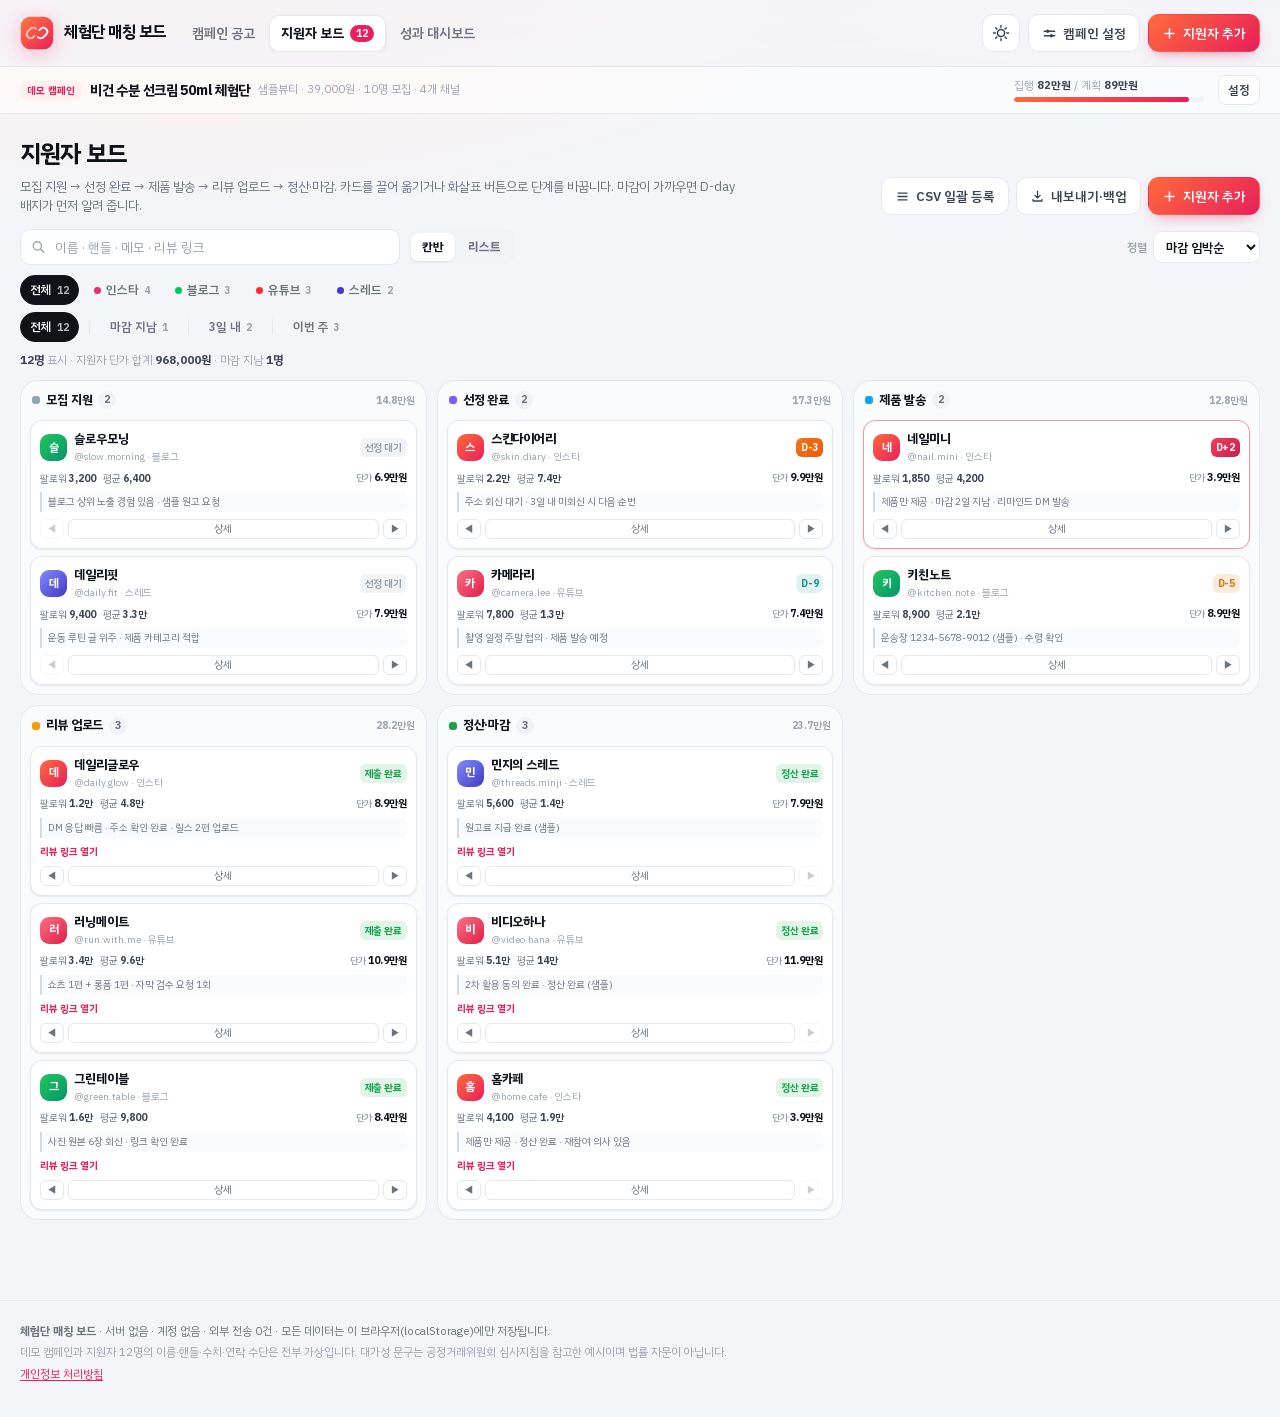
==== index.html @ 7efb8c66 "Deploy influencer-campaign-board static app (production files only)" ====
<!DOCTYPE html>
<html lang="ko" data-theme="light">
<head>
<meta charset="utf-8" />
<meta name="viewport" content="width=device-width, initial-scale=1, viewport-fit=cover" />
<title>체험단 매칭 보드 — 모집 공고·지원자 관리·성과(CPV·ROI)</title>
<meta name="description" content="제품과 혜택만 넣으면 모집 공고문·선정 안내 DM/메일·공정위 대가성 문구가 1분 만에 나옵니다. 카피 심리학 8대 트리거 진단·추상어 교정·PAS·BAB·AIDA·4U 도입부, ChatGPT·Claude·Gemini 원클릭 브리지, 지원자 칸반 관리, CPV·ROI와 광고주 리포트까지. 서버 없이 브라우저에만 저장됩니다." />
<meta name="theme-color" content="#ffffff" />
<meta name="color-scheme" content="light dark" />
<link rel="icon" href="favicon.svg" type="image/svg+xml" />
<link rel="stylesheet" href="styles.css" />
</head>
<body>
<a class="skip-link" href="#main">본문으로 바로가기</a>

<header class="topbar">
  <div class="topbar-inner">
    <a class="brand" href="#" data-action="go-board" aria-label="체험단 매칭 보드 홈">
      <span class="brand-mark" aria-hidden="true">
        <svg viewBox="0 0 40 40" width="34" height="34">
          <defs>
            <linearGradient id="brandGrad" x1="0" y1="0" x2="1" y2="1">
              <stop offset="0" stop-color="#ff7a3d" /><stop offset="1" stop-color="#e81f5a" />
            </linearGradient>
          </defs>
          <rect x="1" y="1" width="38" height="38" rx="11" fill="url(#brandGrad)" />
          <path d="M17.2 23.4l-1.7 1.7a4.7 4.7 0 0 1-6.6-6.6l3.4-3.4a4.7 4.7 0 0 1 6.6 0" fill="none" stroke="#fff" stroke-opacity=".62" stroke-width="2.2" stroke-linecap="round" />
          <path d="M22.8 16.6l1.7-1.7a4.7 4.7 0 0 1 6.6 6.6l-3.4 3.4a4.7 4.7 0 0 1-6.6 0" fill="none" stroke="#fff" stroke-width="2.2" stroke-linecap="round" />
        </svg>
      </span>
      <span class="brand-text">
        <strong>체험단 매칭 보드</strong>
        <small>CREATOR MATCHING BOARD</small>
      </span>
    </a>

    <nav class="tabs" role="tablist" aria-label="주요 화면">
      <button class="tab" role="tab" aria-selected="false" data-tab="brief">캠페인 공고</button>
      <button class="tab is-active" role="tab" aria-selected="true" data-tab="board">지원자 보드<span class="tab-count" id="tabBoardCount">12</span></button>
      <button class="tab" role="tab" aria-selected="false" data-tab="stats">성과 대시보드</button>
    </nav>

    <div class="top-actions">
      <button type="button" class="icon-btn" data-action="toggle-theme" aria-label="다크 모드로 전환" title="라이트/다크">
        <svg class="ico-sun" viewBox="0 0 20 20" width="18" height="18" aria-hidden="true"><circle cx="10" cy="10" r="4" fill="none" stroke="currentColor" stroke-width="1.7"/><path d="M10 1.6v2M10 16.4v2M1.6 10h2M16.4 10h2M4.1 4.1l1.4 1.4M14.5 14.5l1.4 1.4M15.9 4.1l-1.4 1.4M5.5 14.5l-1.4 1.4" stroke="currentColor" stroke-width="1.6" stroke-linecap="round"/></svg>
        <svg class="ico-moon" viewBox="0 0 20 20" width="18" height="18" aria-hidden="true"><path d="M16.5 12.4A7 7 0 0 1 7.6 3.5a7 7 0 1 0 8.9 8.9z" fill="none" stroke="currentColor" stroke-width="1.7" stroke-linejoin="round"/></svg>
      </button>
      <button type="button" class="btn btn-ghost" data-action="open-campaign">
        <svg viewBox="0 0 20 20" width="15" height="15" aria-hidden="true"><path d="M3 7h14M3 13h14" stroke="currentColor" stroke-width="1.7" stroke-linecap="round"/><circle cx="7.5" cy="7" r="2.2" fill="currentColor"/><circle cx="12.5" cy="13" r="2.2" fill="currentColor"/></svg>
        <span class="btn-label">캠페인 설정</span>
      </button>
      <button type="button" class="btn btn-primary" data-action="open-add">
        <svg viewBox="0 0 20 20" width="15" height="15" aria-hidden="true"><path d="M10 4v12M4 10h12" stroke="currentColor" stroke-width="2" stroke-linecap="round"/></svg>
        <span class="btn-label">지원자 추가</span>
      </button>
    </div>
  </div>
</header>

<div class="campaign-bar" id="campaignBar">
  <div class="cb-inner">
    <div class="cb-main">
      <span class="cb-tag" id="cbTag">데모 캠페인</span>
      <strong id="cbName">비건 수분 선크림 체험단</strong>
      <span class="cb-meta" id="cbMeta">샘플뷰티 · 39,000원 · 10명 모집 · 4개 채널</span>
    </div>
    <div class="cb-budget">
      <span class="cb-budget-label">집행 <b id="cbCost">82만원</b> / 계획 <b id="cbPlan">89만원</b></span>
      <span class="meter" aria-hidden="true"><i id="cbMeter" style="width:92%"></i></span>
    </div>
    <button type="button" class="btn btn-ghost btn-sm cb-edit" data-action="open-campaign">설정</button>
  </div>
</div>

<main id="main" tabindex="-1">
  <!-- ── 캠페인 공고 ─────────────────────────────── -->
  <section class="view" id="view-brief" role="tabpanel" aria-label="캠페인 공고" hidden>
    <div class="view-head">
      <div class="view-title">
        <h1>1분 공고 만들기</h1>
        <p class="sub">제품과 혜택만 넣으면 모집 공고문, 선정 안내 DM·메일, 공정위 대가성 문구까지 한 번에 나옵니다. 값을 고치면 오른쪽 글이 바로 바뀝니다.</p>
      </div>
      <div class="summary" id="briefTotals"></div>
    </div>

    <div class="brief-layout">
      <form class="panel brief-form" id="briefForm" autocomplete="off">
        <div class="panel-head"><h2>캠페인 조건</h2><span class="muted">저장은 이 브라우저에만</span></div>

        <div class="field-grid">
          <div class="field span2">
            <label for="fProduct">제품명 <em>*</em></label>
            <input id="fProduct" type="text" maxlength="80" placeholder="예: 비건 수분 선크림 50ml" />
          </div>
          <div class="field">
            <label for="fBrand">브랜드명</label>
            <input id="fBrand" type="text" maxlength="40" placeholder="예: 샘플뷰티" />
          </div>
          <div class="field">
            <label for="fHeadcount">모집 인원</label>
            <div class="input-unit"><input id="fHeadcount" type="number" min="1" max="500" step="1" /><span>명</span></div>
          </div>
          <div class="field">
            <label for="fPrice">제품가</label>
            <div class="input-unit"><input id="fPrice" type="number" min="0" step="1000" /><span>원</span></div>
          </div>
          <div class="field">
            <label for="fFee">원고료 (1인)</label>
            <div class="input-unit"><input id="fFee" type="number" min="0" step="1000" /><span>원</span></div>
          </div>
        </div>

        <span class="flabel">모집 채널</span>
        <div class="check-grid" id="fChannels" role="group" aria-label="모집 채널">
          <label class="check-card" data-ch="instagram"><input type="checkbox" value="instagram" /><span class="cc-dot" style="--c:#e1306c"></span><span>인스타 릴스</span></label>
          <label class="check-card" data-ch="blog"><input type="checkbox" value="blog" /><span class="cc-dot" style="--c:#03c75a"></span><span>블로그</span></label>
          <label class="check-card" data-ch="youtube"><input type="checkbox" value="youtube" /><span class="cc-dot" style="--c:#ff2d2d"></span><span>유튜브</span></label>
          <label class="check-card" data-ch="threads"><input type="checkbox" value="threads" /><span class="cc-dot" style="--c:#4338ca"></span><span>스레드</span></label>
        </div>

        <div class="field">
          <label for="fTags">필수 해시태그</label>
          <input id="fTags" type="text" placeholder="#브랜드 #제품 #체험단" />
          <span class="hint">콤마나 띄어쓰기로 구분 · #은 자동으로 붙습니다</span>
        </div>

        <div class="field">
          <label for="fMission">미션 (선정자가 꼭 담아야 할 것)</label>
          <textarea id="fMission" rows="3" maxlength="600" placeholder="예: 아침 루틴에서 바르는 장면과 외출 후 피부 상태를 사진 3장으로"></textarea>
        </div>

        <div class="field-grid">
          <div class="field">
            <label for="fApplyUntil">신청 마감일</label>
            <input id="fApplyUntil" type="date" />
          </div>
          <div class="field">
            <label for="fAnnounceOn">결과 안내일</label>
            <input id="fAnnounceOn" type="date" />
          </div>
          <div class="field">
            <label for="fUploadDays">업로드 기한</label>
            <div class="input-unit"><input id="fUploadDays" type="number" min="1" max="90" step="1" /><span>일</span></div>
          </div>
        </div>

        <div class="field">
          <label for="fContact">신청 받을 곳 (DM·메일)</label>
          <input id="fContact" type="text" maxlength="120" placeholder="예: 인스타 DM @brand_official 또는 hello@example.com" />
        </div>
        <div class="field">
          <label for="fExtra">추가 혜택 (선택)</label>
          <input id="fExtra" type="text" maxlength="120" placeholder="예: 우수 후기 2명에게 미니어처 세트 추가 증정" />
        </div>

        <div class="form-footer">
          <button type="button" class="btn btn-primary" data-action="apply-brief">이 조건으로 캠페인 저장</button>
          <button type="button" class="btn btn-ghost" data-action="reset-brief">예시로 되돌리기</button>
        </div>
      </form>

      <div class="panel brief-out">
        <div class="out-head">
          <div class="out-tabs" role="tablist" aria-label="생성 결과">
            <button type="button" role="tab" class="out-tab is-active" data-doc="posting" aria-selected="true">모집 공고문</button>
            <button type="button" role="tab" class="out-tab" data-doc="dm" aria-selected="false">선정 안내 DM</button>
            <button type="button" role="tab" class="out-tab" data-doc="email" aria-selected="false">선정 안내 메일</button>
            <button type="button" role="tab" class="out-tab" data-doc="guide" aria-selected="false">가이드·대가성</button>
          </div>
          <div class="out-actions">
            <span class="ai-badge" id="outAiBadge" hidden>AI 적용본</span>
            <span class="char-count" id="outCount">0자</span>
            <button type="button" class="btn btn-ghost btn-sm" data-action="download-out">.txt</button>
            <button type="button" class="btn btn-primary btn-sm" data-action="copy-out">
              <svg viewBox="0 0 20 20" width="13" height="13" aria-hidden="true"><rect x="7" y="7" width="9" height="10" rx="2" fill="none" stroke="currentColor" stroke-width="1.6"/><path d="M13 7V5.5A1.5 1.5 0 0 0 11.5 4H5.5A1.5 1.5 0 0 0 4 5.5v8A1.5 1.5 0 0 0 5.5 15H7" fill="none" stroke="currentColor" stroke-width="1.6"/></svg>
              복사
            </button>
          </div>
        </div>
        <div class="out-warn" id="outWarnings" hidden></div>
        <pre class="out-body" id="outBody" tabindex="0" aria-live="polite"></pre>
        <div class="out-foot" id="outFoot"></div>
      </div>
    </div>

    <!-- ── 카피 심리학 진단 ───────────────────────── -->
    <div class="psych-grid" id="psychGrid">
      <div class="panel psych-panel">
        <div class="panel-head">
          <h2>공고 카피 심리학 — 8대 트리거</h2>
          <span class="muted" id="psychDoc">모집 공고문 기준</span>
        </div>
        <div class="psych-top">
          <div class="psych-total">
            <b id="psychTotal">0</b>
            <span class="badge grade c" id="psychGrade">—</span>
            <em id="psychLabel">진단 준비 중</em>
          </div>
          <div class="psych-groups" id="psychGroupChips"></div>
        </div>
        <div class="trig-list" id="psychTriggers"></div>
        <div class="psych-gaps" id="psychGaps"></div>
        <p class="foot-note">공고는 판매 페이지가 아니라 <b>지원 결정</b> 페이지예요. 그래서 <b>지원</b>(마감·한정·놓치면 아까움)과 <b>신뢰</b>(후기·숫자·실측)를 먼저 봅니다. 점수는 참고 지표입니다.</p>
      </div>

      <div class="panel wordfix-panel">
        <div class="panel-head">
          <h2>추상어 · 공급자어 교정</h2>
          <span class="muted" id="wordFixScore">감점 0</span>
        </div>
        <div class="wordfix-body" id="wordFixBody"></div>
        <div class="wordfix-foot">
          <button type="button" class="btn btn-primary btn-sm" data-action="apply-wordfix">안전 치환 적용</button>
          <span class="muted" id="wordFixNote">사실을 새로 만드는 치환은 하지 않아요.</span>
        </div>
      </div>
    </div>

    <!-- ── 도입부 4종 ─────────────────────────────── -->
    <div class="panel intro-panel" id="introPanel">
      <div class="panel-head">
        <h2>공고 도입부 4종 — PAS · BAB · AIDA · 4U</h2>
        <span class="muted" id="introBest"></span>
      </div>
      <div class="intro-controls">
        <div class="seg" id="fwSeg" role="group" aria-label="도입부 프레임워크"></div>
        <div class="intro-inputs">
          <label class="mini-field"><span>지원자가 겪는 망설임 <em>비우면 자동</em></span>
            <input id="iProblem" type="text" maxlength="120" autocomplete="off" /></label>
          <label class="mini-field"><span>체험으로 얻는 것 <em>비우면 자동</em></span>
            <input id="iOutcome" type="text" maxlength="120" autocomplete="off" /></label>
          <label class="mini-field"><span>근거·숫자 <em>비우면 자동</em></span>
            <input id="iProof" type="text" maxlength="120" autocomplete="off" /></label>
        </div>
      </div>
      <div class="intro-out" id="introOut"></div>
      <div class="prompt-actions">
        <button type="button" class="btn btn-ghost btn-sm" data-action="copy-intro">도입부 복사</button>
        <button type="button" class="btn btn-primary btn-sm" data-action="intro-to-posting">공고문 맨 위에 넣기</button>
        <span class="muted" id="introNote"></span>
      </div>
    </div>

    <!-- ── 내 구독 AI 브리지 ──────────────────────── -->
    <div class="panel ai-panel" id="aiPanel">
      <div class="panel-head">
        <h2>내 구독 AI로 공고 다듬기</h2>
        <span class="muted" id="aiPromptLen"></span>
      </div>
      <p class="form-note">캠페인 조건 · 현재 공고문 · 카피 진단 · 지원자 현황을 하나의 프롬프트로 묶습니다. 버튼을 누르면 프롬프트가 클립보드에 복사되고 새 창이 열립니다. 로그인은 각 서비스에서 직접 합니다.</p>
      <pre class="prompt-box" id="aiPromptBox" tabindex="0"></pre>
      <div class="prompt-actions">
        <button type="button" class="btn btn-primary btn-sm" data-action="copy-ai-prompt" data-mode="brief">프롬프트 복사</button>
        <label class="check"><input type="checkbox" id="aiPersonal" /> 지원자 이름·핸들 포함 <span class="muted">(기본은 익명 처리)</span></label>
      </div>
      <div class="bridge-btns" id="aiBridgeBtns"></div>
      <p class="bridge-note" id="aiBridgeNote"></p>

      <div class="ai-answer">
        <label for="aiAnswer">AI가 준 공고문 붙여넣기</label>
        <textarea id="aiAnswer" rows="7" spellcheck="false" placeholder="ChatGPT·Claude·Gemini가 쓴 공고문을 통째로 붙여넣으세요.&#10;코드블록·머리말은 자동으로 걷어냅니다."></textarea>
        <div class="ai-draft-meta" id="aiAnswerMeta">붙여넣으면 글자 수·심리 점수·대가성 문구·지어낸 숫자를 미리 점검합니다.</div>
        <div class="prompt-actions">
          <button type="button" class="btn btn-primary btn-sm" data-action="apply-ai-answer">이 공고문에 적용</button>
          <button type="button" class="btn btn-ghost btn-sm" data-action="clear-ai-answer">비우기</button>
        </div>
      </div>

      <details class="gemini-box">
        <summary>무료 Gemini API 키로 여기서 바로 생성 (선택)</summary>
        <p class="form-note">키가 없어도 위의 세 버튼으로 충분합니다. 키를 넣으면 새 창 없이 이 화면에서 공고문을 받습니다. 키는 이 브라우저에만 저장되고 Google 주소로만 전송됩니다.</p>
        <div class="field-row">
          <div class="field grow"><label for="geminiKey">Gemini API 키</label>
            <input id="geminiKey" type="password" placeholder="API 키 붙여넣기" autocomplete="off" spellcheck="false" /></div>
          <div class="field"><label for="geminiModel">모델</label>
            <input id="geminiModel" type="text" list="geminiModels" placeholder="gemini-3.5-flash-lite" autocomplete="off" spellcheck="false" />
            <datalist id="geminiModels"></datalist></div>
        </div>
        <div class="prompt-actions">
          <button type="button" class="btn btn-primary btn-sm" data-action="gemini-generate" data-mode="brief">Gemini로 공고문 생성</button>
          <button type="button" class="btn btn-ghost btn-sm" data-action="save-gemini" data-mode="brief">키 저장</button>
          <span class="muted" id="geminiStatus"></span>
        </div>
        <p class="form-note">무료 티어는 프로젝트·모델에 따라 한도가 다릅니다. 오류가 나면 모델명을 바꿔 보세요.</p>
      </details>
    </div>
  </section>

  <!-- ── 지원자 보드 ─────────────────────────────── -->
  <section class="view" id="view-board" role="tabpanel" aria-label="지원자 보드">
    <div class="view-head">
      <div class="view-title">
        <h1>지원자 보드</h1>
        <p class="sub">모집 지원 → 선정 완료 → 제품 발송 → 리뷰 업로드 → 정산·마감. 카드를 끌어 옮기거나 화살표 버튼으로 단계를 바꿉니다. 마감이 가까우면 D-day 배지가 먼저 알려 줍니다.</p>
      </div>
      <div class="board-actions">
        <button type="button" class="btn btn-ghost" data-action="open-csv">
          <svg viewBox="0 0 20 20" width="15" height="15" aria-hidden="true"><path d="M4 5.5h12M4 10h12M4 14.5h12" stroke="currentColor" stroke-width="1.7" stroke-linecap="round"/></svg>
          CSV 일괄 등록
        </button>
        <button type="button" class="btn btn-ghost" data-action="open-export">
          <svg viewBox="0 0 20 20" width="15" height="15" aria-hidden="true"><path d="M10 3v9M6.5 8.5L10 12l3.5-3.5M4 14v2h12v-2" fill="none" stroke="currentColor" stroke-width="1.7" stroke-linecap="round" stroke-linejoin="round"/></svg>
          내보내기·백업
        </button>
        <button type="button" class="btn btn-primary" data-action="open-add">
          <svg viewBox="0 0 20 20" width="15" height="15" aria-hidden="true"><path d="M10 4v12M4 10h12" stroke="currentColor" stroke-width="2" stroke-linecap="round"/></svg>
          지원자 추가
        </button>
      </div>
    </div>

    <div class="board-toolbar">
      <label class="search" for="searchInput">
        <svg viewBox="0 0 20 20" width="16" height="16" aria-hidden="true"><circle cx="8.5" cy="8.5" r="5.5" fill="none" stroke="currentColor" stroke-width="1.8"/><path d="M12.8 12.8L17 17" stroke="currentColor" stroke-width="1.8" stroke-linecap="round"/></svg>
        <input id="searchInput" type="search" placeholder="이름 · 핸들 · 메모 · 리뷰 링크" autocomplete="off" spellcheck="false" />
        <button type="button" class="search-clear" data-action="clear-search" aria-label="검색어 지우기" hidden>✕</button>
      </label>
      <div class="seg" id="viewSeg" role="group" aria-label="보기 방식">
        <button type="button" data-boardview="kanban" class="is-on">칸반</button>
        <button type="button" data-boardview="list">리스트</button>
      </div>
      <label class="sort"><span>정렬</span>
        <select id="sortSelect" aria-label="정렬 기준"></select>
      </label>
    </div>

    <div class="chip-rows">
      <div class="chip-row" id="channelChips" role="group" aria-label="채널 필터"></div>
      <div class="chip-row" id="dueChips" role="group" aria-label="마감 필터"></div>
    </div>
    <div class="board-meta" id="boardMeta"></div>

    <div class="kanban" id="kanban"></div>
    <div class="list-wrap" id="listWrap" hidden>
      <table class="list-table">
        <thead>
          <tr>
            <th scope="col">지원자</th>
            <th scope="col">채널</th>
            <th scope="col" class="num">팔로워</th>
            <th scope="col" class="num">평균 조회</th>
            <th scope="col" class="num">단가</th>
            <th scope="col">단계</th>
            <th scope="col">마감</th>
            <th scope="col">리뷰</th>
          </tr>
        </thead>
        <tbody id="listBody"></tbody>
      </table>
    </div>
    <div class="empty" id="boardEmpty" hidden>
      <p><strong>조건에 맞는 지원자가 없습니다.</strong></p>
      <p class="muted">검색어나 필터를 풀거나, CSV로 지원자를 한 번에 등록해 보세요.</p>
      <button type="button" class="btn btn-ghost" data-action="reset-filters">필터 초기화</button>
    </div>
  </section>

  <!-- ── 성과 대시보드 ───────────────────────────── -->
  <section class="view" id="view-stats" role="tabpanel" aria-label="성과 대시보드" hidden>
    <div class="view-head">
      <div class="view-title">
        <h1>성과 대시보드</h1>
        <p class="sub">선정 이후 지원자의 비용과 조회수로 CPV·참여율·ROI를 계산합니다. 리뷰를 올린 지원자는 실측 조회수로, 아직인 지원자는 평균 조회수로 예상합니다.</p>
      </div>
      <div class="summary" id="statsSummary"></div>
    </div>
    <div class="kpi-grid" id="kpiGrid"></div>
    <div class="stats-row">
      <div class="panel" id="calcPanel"></div>
      <div class="panel" id="channelPanel"></div>
    </div>
    <div class="stats-row">
      <div class="panel" id="funnelPanel"></div>
      <div class="panel" id="duePanel"></div>
    </div>
    <div class="panel" id="topPanel"></div>

    <!-- ── 광고주 보고용 리포트 ───────────────────── -->
    <div class="panel report-panel" id="reportPanel">
      <div class="panel-head">
        <h2>광고주 보고용 성과 리포트</h2>
        <span class="muted" id="reportBadge">자동 생성</span>
      </div>
      <p class="form-note">대시보드의 같은 숫자로 1장 리포트를 만듭니다. 예상 조회수가 섞여 있으면 그 사실을 먼저 밝히고, 새 수치를 만들지 않습니다.</p>
      <div class="report-warn" id="reportWarn" hidden></div>
      <pre class="report-box" id="reportPreview" tabindex="0" aria-live="polite"></pre>
      <div class="prompt-actions">
        <button type="button" class="btn btn-ghost btn-sm" data-action="copy-report">리포트 복사</button>
        <button type="button" class="btn btn-ghost btn-sm" data-action="download-report">.txt</button>
        <button type="button" class="btn btn-ghost btn-sm" data-action="revert-report" id="reportRevert" hidden>자동 생성으로 되돌리기</button>
        <span class="muted" id="reportChars"></span>
      </div>

      <div class="report-ai">
        <h3 class="mini-title">내 구독 AI로 광고주용으로 다듬기</h3>
        <pre class="prompt-box" id="repPromptBox" tabindex="0"></pre>
        <div class="prompt-actions">
          <button type="button" class="btn btn-primary btn-sm" data-action="copy-ai-prompt" data-mode="report">프롬프트 복사</button>
          <label class="check"><input type="checkbox" id="repPersonal" /> 지원자 이름·핸들 포함 <span class="muted">(기본은 익명)</span></label>
        </div>
        <div class="bridge-btns" id="repBridgeBtns"></div>
        <p class="bridge-note" id="repBridgeNote"></p>
        <label for="repAnswer">AI가 준 리포트 붙여넣기</label>
        <textarea id="repAnswer" rows="6" spellcheck="false" placeholder="ChatGPT·Claude·Gemini가 쓴 리포트를 붙여넣으세요."></textarea>
        <div class="ai-draft-meta" id="repAnswerMeta">붙여넣으면 원본에 없는 숫자가 있는지 검사합니다.</div>
        <div class="prompt-actions">
          <button type="button" class="btn btn-primary btn-sm" data-action="apply-rep-answer">리포트에 적용</button>
          <button type="button" class="btn btn-ghost btn-sm" data-action="clear-rep-answer">비우기</button>
        </div>
        <details class="gemini-box">
          <summary>무료 Gemini API 키로 여기서 바로 생성 (선택)</summary>
          <p class="form-note">공고 탭에서 저장한 키를 함께 씁니다. 키는 이 브라우저에만 저장되고 Google 주소로만 전송됩니다.</p>
          <div class="field-row">
            <div class="field grow"><label for="repGeminiKey">Gemini API 키</label>
              <input id="repGeminiKey" type="password" placeholder="API 키 붙여넣기" autocomplete="off" spellcheck="false" /></div>
            <div class="field"><label for="repGeminiModel">모델</label>
              <input id="repGeminiModel" type="text" list="geminiModels" placeholder="gemini-3.5-flash-lite" autocomplete="off" spellcheck="false" /></div>
          </div>
          <div class="prompt-actions">
            <button type="button" class="btn btn-primary btn-sm" data-action="gemini-generate" data-mode="report">Gemini로 리포트 생성</button>
            <button type="button" class="btn btn-ghost btn-sm" data-action="save-gemini" data-mode="report">키 저장</button>
            <span class="muted" id="repGeminiStatus"></span>
          </div>
        </details>
      </div>
    </div>
  </section>
</main>

<footer class="footer">
  <div class="footer-inner">
    <p><strong>체험단 매칭 보드</strong> · 서버 없음 · 계정 없음 · 외부 전송 0건 · 모든 데이터는 이 브라우저(localStorage)에만 저장됩니다.</p>
    <p class="muted">데모 캠페인과 지원자 12명의 이름·핸들·수치·연락 수단은 전부 가상입니다. 대가성 문구는 공정거래위원회 심사지침을 참고한 예시이며 법률 자문이 아닙니다.</p>
    <p class="muted"><a href="privacy.html">개인정보 처리방침</a></p>
  </div>
</footer>

<div class="modal-root" id="modalRoot" hidden></div>
<div class="toast-root" id="toastRoot" aria-live="polite"></div>

<script src="engines/copy-psych-engine.js"></script>
<script src="engines/ai-bridge.js"></script>
<script src="core.js"></script>
<script src="data.js"></script>
<script src="app.js"></script>
</body>
</html>
---- styles.css ----
/* ============================================================
   체험단 매칭 보드 · styles.css
   떡상 레이더와 같은 패밀리 룩: IBM Plex Sans KR, 라이트/다크,
   빌드 없는 정적 CSS. 색은 [data-theme]로만 바뀐다.
   ============================================================ */

@font-face {
  font-family: 'PlexKR';
  src: url('assets/fonts/plexkr-Regular.woff2') format('woff2');
  font-weight: 400; font-style: normal; font-display: swap;
}
@font-face {
  font-family: 'PlexKR';
  src: url('assets/fonts/plexkr-SemiBold.woff2') format('woff2');
  font-weight: 500 600; font-style: normal; font-display: swap;
}
@font-face {
  font-family: 'PlexKR';
  src: url('assets/fonts/plexkr-Bold.woff2') format('woff2');
  font-weight: 700 900; font-style: normal; font-display: swap;
}

:root {
  --font: 'PlexKR', -apple-system, BlinkMacSystemFont, 'Segoe UI', 'Apple SD Gothic Neo', 'Malgun Gothic', sans-serif;
  --bg: #f4f5f8;
  --bg-grad: radial-gradient(1200px 500px at 15% -10%, #ffe9e4 0%, rgba(255, 233, 228, 0) 60%),
             radial-gradient(1000px 460px at 95% -20%, #e8edff 0%, rgba(232, 237, 255, 0) 62%);
  --surface: #ffffff;
  --surface-2: #fafbfc;
  --surface-3: #f1f3f6;
  --line: #e6e8ee;
  --line-strong: #d5d9e2;
  --ink: #0f1218;
  --ink-2: #3c4350;
  --ink-3: #6b7280;
  --ink-4: #9aa1ad;
  --brand: #e81f5a;
  --brand-2: #ff6a3d;
  --brand-soft: #fff1ee;
  --accent: #7c5cff;
  --teal: #0f9488;
  --ok: #16a34a;
  --warn: #d97706;
  --danger: #dc2626;
  --shadow-1: 0 1px 2px rgba(15, 18, 24, .05), 0 1px 3px rgba(15, 18, 24, .04);
  --shadow-2: 0 10px 30px -12px rgba(15, 18, 24, .26), 0 2px 8px rgba(15, 18, 24, .04);
  --shadow-3: 0 30px 80px -30px rgba(15, 18, 24, .45);
  --r-sm: 9px;
  --r-md: 13px;
  --r-lg: 18px;
  --r-xl: 22px;
  --maxw: 1440px;
  --topbar-h: 66px;
}

[data-theme="dark"] {
  --bg: #080a0f;
  --bg-grad: radial-gradient(1200px 520px at 12% -12%, rgba(255, 90, 60, .16) 0%, rgba(255, 90, 60, 0) 62%),
             radial-gradient(1000px 480px at 92% -18%, rgba(124, 92, 255, .18) 0%, rgba(124, 92, 255, 0) 60%);
  --surface: #11141b;
  --surface-2: #151922;
  --surface-3: #1b202b;
  --line: #232937;
  --line-strong: #2e3646;
  --ink: #f3f5f9;
  --ink-2: #c7cdd8;
  --ink-3: #8d95a6;
  --ink-4: #626b7d;
  --brand: #ff4d76;
  --brand-soft: rgba(255, 77, 118, .12);
  --teal: #2dd4bf;
  --ok: #34d399;
  --warn: #fbbf24;
  --danger: #f87171;
  --shadow-1: 0 1px 2px rgba(0, 0, 0, .4);
  --shadow-2: 0 16px 40px -20px rgba(0, 0, 0, .9), 0 2px 10px rgba(0, 0, 0, .3);
  --shadow-3: 0 40px 100px -40px #000;
}

* { box-sizing: border-box; }
[hidden] { display: none !important; }
html { -webkit-text-size-adjust: 100%; scroll-padding-top: 130px; }
body {
  margin: 0;
  font-family: var(--font);
  background: var(--bg);
  background-image: var(--bg-grad);
  background-attachment: fixed;
  color: var(--ink);
  font-size: 14px;
  line-height: 1.5;
  -webkit-font-smoothing: antialiased;
  text-rendering: optimizeLegibility;
}
h1, h2, h3, h4 { margin: 0; font-weight: 700; letter-spacing: -.01em; }
p { margin: 0; }
a { color: inherit; text-decoration: none; }
button, input, select, textarea { font-family: inherit; }
::selection { background: rgba(232, 31, 90, .18); }

.sr-only {
  position: absolute; width: 1px; height: 1px; padding: 0; margin: -1px;
  overflow: hidden; clip: rect(0 0 0 0); white-space: nowrap; border: 0;
}
.skip-link {
  position: fixed; left: 12px; top: -60px; z-index: 200;
  background: var(--ink); color: var(--surface); padding: 10px 14px; border-radius: 10px;
  transition: top .15s ease;
}
.skip-link:focus { top: 12px; }
:focus-visible { outline: 2px solid var(--brand); outline-offset: 2px; border-radius: 6px; }
.muted { color: var(--ink-3); }
.num { text-align: right; font-variant-numeric: tabular-nums; }

/* ── 상단 바 ─────────────────────────────────────── */
.topbar {
  position: sticky; top: 0; z-index: 40;
  background: color-mix(in srgb, var(--bg) 82%, transparent);
  backdrop-filter: saturate(160%) blur(14px);
  -webkit-backdrop-filter: saturate(160%) blur(14px);
  border-bottom: 1px solid var(--line);
}
.topbar-inner {
  max-width: var(--maxw); margin: 0 auto; padding: 10px 20px;
  display: flex; align-items: center; gap: 14px; min-height: var(--topbar-h);
}
.brand { display: flex; align-items: center; gap: 10px; flex: none; }
.brand-mark { display: flex; filter: drop-shadow(0 4px 10px rgba(232, 31, 90, .28)); }
.brand-text { display: flex; flex-direction: column; line-height: 1.1; }
.brand-text strong { font-size: 16px; letter-spacing: -.03em; }
.brand-text small { font-size: 8.5px; letter-spacing: .16em; color: var(--ink-4); font-weight: 600; margin-top: 3px; }

.tabs {
  display: flex; gap: 2px; flex: 1 1 auto; min-width: 0; overflow-x: auto;
  scrollbar-width: none;
}
.tabs::-webkit-scrollbar { display: none; }
.tab {
  position: relative; border: 0; background: transparent; color: var(--ink-3);
  font-size: 13.5px; font-weight: 500; padding: 8px 12px; border-radius: 10px;
  cursor: pointer; white-space: nowrap; display: inline-flex; align-items: center; gap: 6px;
  transition: color .15s, background .15s;
}
.tab:hover { color: var(--ink); background: var(--surface-3); }
.tab.is-active { color: var(--ink); font-weight: 700; background: var(--surface); box-shadow: var(--shadow-1), inset 0 0 0 1px var(--line); }
.tab-count {
  background: var(--brand); color: #fff; border-radius: 999px;
  font-size: 10px; font-weight: 700; padding: 1px 6px; min-width: 18px; text-align: center;
  font-variant-numeric: tabular-nums;
}
.top-actions { display: flex; align-items: center; gap: 8px; flex: none; }
.icon-btn {
  width: 38px; height: 38px; display: grid; place-items: center; flex: none;
  border: 1px solid var(--line); border-radius: 11px; background: var(--surface);
  color: var(--ink-2); cursor: pointer; transition: background .15s, color .15s;
}
.icon-btn:hover { background: var(--surface-3); color: var(--ink); }
[data-theme="light"] .ico-moon { display: none; }
[data-theme="dark"] .ico-sun { display: none; }

.btn {
  display: inline-flex; align-items: center; gap: 6px; justify-content: center;
  border: 1px solid transparent; background: var(--surface-3); color: var(--ink);
  height: 38px; padding: 0 13px; border-radius: 11px; font-size: 13px; font-weight: 600;
  cursor: pointer; white-space: nowrap; transition: transform .12s, filter .15s, background .15s;
}
.btn:hover { filter: brightness(.97); }
.btn:active { transform: translateY(1px); }
.btn-primary {
  background: linear-gradient(135deg, var(--brand-2), var(--brand));
  color: #fff; box-shadow: 0 6px 16px -8px rgba(232, 31, 90, .7);
}
.btn-ghost { background: var(--surface); border-color: var(--line); color: var(--ink-2); }
.btn-ghost:hover { background: var(--surface-3); }
.btn.danger { color: var(--danger); border-color: color-mix(in srgb, var(--danger) 35%, var(--line)); }
.btn:disabled { opacity: .5; cursor: not-allowed; }
.btn-sm { height: 30px; padding: 0 9px; font-size: 12px; border-radius: 8px; }

/* ── 캠페인 스트립 ───────────────────────────────── */
.campaign-bar { border-bottom: 1px solid var(--line); background: color-mix(in srgb, var(--surface) 62%, transparent); }
.cb-inner {
  max-width: var(--maxw); margin: 0 auto; padding: 8px 20px;
  display: flex; align-items: center; gap: 14px; flex-wrap: wrap;
}
.cb-main { display: flex; align-items: center; gap: 8px; min-width: 0; flex: 1 1 320px; flex-wrap: wrap; }
.cb-tag {
  font-size: 10px; font-weight: 800; letter-spacing: .02em; color: var(--brand);
  background: var(--brand-soft); border-radius: 6px; padding: 2px 7px; flex: none;
}
.cb-main strong { font-size: 14px; letter-spacing: -.02em; }
.cb-meta { font-size: 11.5px; color: var(--ink-4); white-space: nowrap; overflow: hidden; text-overflow: ellipsis; }
.cb-budget { display: flex; flex-direction: column; gap: 3px; min-width: 190px; }
.cb-budget-label { font-size: 11px; color: var(--ink-4); }
.cb-budget-label b { color: var(--ink-2); font-weight: 700; }
.meter { display: block; height: 5px; border-radius: 99px; background: var(--surface-3); overflow: hidden; }
.meter i { display: block; height: 100%; border-radius: 99px; background: linear-gradient(90deg, var(--brand-2), var(--brand)); transition: width .3s ease; }
.cb-edit { flex: none; }

/* ── 레이아웃 ────────────────────────────────────── */
main { max-width: var(--maxw); margin: 0 auto; padding: 22px 20px 60px; }
.view-head {
  display: flex; align-items: flex-end; justify-content: space-between; gap: 18px;
  margin-bottom: 14px; flex-wrap: wrap;
}
.view-title h1 { font-size: 24px; letter-spacing: -.035em; }
.view-title .sub { color: var(--ink-3); font-size: 12.8px; margin-top: 5px; max-width: 720px; }
.summary { display: flex; gap: 8px; flex-wrap: wrap; }
.stat {
  background: var(--surface); border: 1px solid var(--line); border-radius: 12px;
  padding: 7px 11px; min-width: 76px; box-shadow: var(--shadow-1);
}
.stat b { display: block; font-size: 16px; letter-spacing: -.02em; line-height: 1.2; font-variant-numeric: tabular-nums; }
.stat span { font-size: 10.5px; color: var(--ink-4); font-weight: 600; }
.stat.hot b { color: var(--brand); }

.panel {
  background: var(--surface); border: 1px solid var(--line); border-radius: var(--r-lg);
  padding: 16px 17px; box-shadow: var(--shadow-1);
}
.panel-head { display: flex; align-items: baseline; justify-content: space-between; gap: 10px; margin-bottom: 12px; }
.panel-head h2 { font-size: 14.5px; }
.panel-head .muted { font-size: 11.5px; }

/* ── 공고 만들기 ─────────────────────────────────── */
.brief-layout { display: grid; grid-template-columns: minmax(330px, .88fr) minmax(0, 1.2fr); gap: 16px; align-items: start; }
.brief-form .panel-head { margin-bottom: 14px; }
.field { display: flex; flex-direction: column; gap: 5px; margin-bottom: 11px; min-width: 0; }
.field label { font-size: 11.5px; font-weight: 700; color: var(--ink-3); }
.field label em { color: var(--brand); font-style: normal; }
.field input, .field select, .field textarea {
  width: 100%; height: 38px; border: 1px solid var(--line); border-radius: 10px;
  background: var(--surface-2); color: var(--ink); font-size: 13px; padding: 0 11px;
  min-width: 0;
}
.field textarea { display: block; height: auto; min-height: 82px; padding: 9px 11px; resize: vertical; line-height: 1.55; font-size: 12.5px; }
.field input:focus, .field select:focus, .field textarea:focus {
  outline: none; border-color: color-mix(in srgb, var(--brand) 45%, var(--line));
  box-shadow: 0 0 0 3px rgba(232, 31, 90, .1); background: var(--surface);
}
.field .hint { font-size: 10.5px; color: var(--ink-4); }
.field-grid { display: grid; grid-template-columns: 1fr 1fr; gap: 0 12px; }
.field-grid .span2 { grid-column: 1 / -1; }
.input-unit { display: flex; align-items: center; gap: 6px; }
.input-unit input { flex: 1; }
.input-unit span { font-size: 11.5px; color: var(--ink-4); font-weight: 600; flex: none; }
.flabel { display: block; font-size: 11.5px; font-weight: 700; color: var(--ink-3); margin: 4px 0 6px; }
.check-grid { display: grid; grid-template-columns: repeat(2, minmax(0, 1fr)); gap: 7px; margin-bottom: 12px; }
.check-card {
  position: relative; display: flex; align-items: center; gap: 7px; padding: 8px 10px; cursor: pointer;
  border: 1px solid var(--line); border-radius: 10px; background: var(--surface-2);
  font-size: 12.5px; font-weight: 600; color: var(--ink-2);
  transition: border-color .14s, background .14s;
}
.check-card:hover { border-color: var(--line-strong); }
.check-card input { position: absolute; inset: 0; width: 100%; height: 100%; opacity: 0; margin: 0; cursor: pointer; }
.check-card:focus-within { outline: 2px solid var(--brand); outline-offset: 1px; }
.check-card .cc-dot { width: 8px; height: 8px; border-radius: 50%; background: var(--c, var(--ink-4)); opacity: .45; flex: none; }
.check-card.is-on { border-color: color-mix(in srgb, var(--brand) 45%, var(--line)); background: var(--brand-soft); color: var(--ink); }
.check-card.is-on::after { content: "✓"; margin-left: auto; font-size: 11px; font-weight: 900; color: var(--brand); line-height: 1; }
.check-card.is-on .cc-dot { opacity: 1; box-shadow: 0 0 0 3px color-mix(in srgb, var(--c) 18%, transparent); }
.form-footer { display: flex; gap: 7px; flex-wrap: wrap; margin-top: 14px; padding-top: 13px; border-top: 1px solid var(--line); }

.brief-out { display: flex; flex-direction: column; min-height: 420px; padding: 0; overflow: hidden; }
.out-head {
  display: flex; align-items: center; gap: 10px; flex-wrap: wrap;
  padding: 11px 13px; border-bottom: 1px solid var(--line);
}
.out-tabs { display: flex; gap: 2px; background: var(--surface-3); padding: 3px; border-radius: 10px; flex-wrap: nowrap; overflow-x: auto; scrollbar-width: none; }
.out-tabs::-webkit-scrollbar { display: none; }
.out-tab {
  border: 0; background: transparent; color: var(--ink-3); font-size: 12px; font-weight: 700;
  padding: 6px 9px; border-radius: 7px; cursor: pointer; white-space: nowrap;
}
.out-tab:hover { color: var(--ink); }
.out-tab.is-on { background: var(--surface); color: var(--ink); box-shadow: var(--shadow-1); }
.out-actions { display: flex; align-items: center; gap: 6px; margin-left: auto; }
.char-count { font-size: 11px; color: var(--ink-4); font-weight: 600; font-variant-numeric: tabular-nums; margin-right: 2px; }
.out-warn {
  display: flex; flex-direction: column; gap: 4px; padding: 9px 14px;
  background: var(--surface-2); border-bottom: 1px solid var(--line);
}
.warn-line { font-size: 11.5px; color: var(--ink-3); display: flex; gap: 6px; align-items: flex-start; line-height: 1.5; }
.warn-line .wl-dot { width: 6px; height: 6px; border-radius: 50%; margin-top: 6px; flex: none; background: var(--warn); }
.warn-line.info .wl-dot { background: var(--ink-4); }
.out-body {
  margin: 0; padding: 16px 17px; font-family: var(--font); font-size: 12.5px; line-height: 1.78;
  color: var(--ink-2); white-space: pre-wrap; word-break: break-word; overflow-wrap: anywhere;
  flex: 1 1 auto; max-height: min(66vh, 720px); overflow-y: auto; background: transparent;
}
.out-foot {
  border-top: 1px solid var(--line); padding: 9px 14px; font-size: 11px; color: var(--ink-4);
  display: flex; gap: 8px; flex-wrap: wrap; background: var(--surface-2);
}
.out-foot b { color: var(--ink-2); }

/* ── 보드 툴바 ───────────────────────────────────── */
.board-actions { display: flex; gap: 7px; flex-wrap: wrap; }
.board-toolbar { display: flex; align-items: center; gap: 8px; flex-wrap: wrap; margin-bottom: 10px; }
.search {
  display: flex; align-items: center; gap: 7px; height: 36px; padding: 0 10px;
  background: var(--surface); border: 1px solid var(--line); border-radius: 10px;
  color: var(--ink-4); width: 300px; flex: 1 1 220px; max-width: 380px;
  transition: border-color .15s, box-shadow .15s;
}
.search:focus-within { border-color: color-mix(in srgb, var(--brand) 45%, var(--line)); box-shadow: 0 0 0 3px rgba(232, 31, 90, .1); color: var(--ink-3); }
.search input { border: 0; outline: 0; background: transparent; color: var(--ink); font-size: 13px; width: 100%; min-width: 0; }
.search input::placeholder { color: var(--ink-4); }
.search-clear { border: 0; background: transparent; color: var(--ink-4); cursor: pointer; font-size: 12px; padding: 2px 4px; }
.seg { display: inline-flex; background: var(--surface-3); padding: 3px; border-radius: 10px; gap: 2px; flex: none; }
.seg button {
  border: 0; background: transparent; border-radius: 7px; padding: 5px 11px;
  font-size: 12px; font-weight: 700; color: var(--ink-3); cursor: pointer;
}
.seg button.is-on { background: var(--surface); color: var(--ink); box-shadow: var(--shadow-1); }
.sort { display: flex; align-items: center; gap: 6px; font-size: 11.5px; color: var(--ink-4); font-weight: 600; margin-left: auto; }
.sort select {
  font-family: inherit; font-size: 12.5px; font-weight: 600; color: var(--ink);
  background: var(--surface); border: 1px solid var(--line); border-radius: 9px;
  height: 32px; padding: 0 8px; cursor: pointer; max-width: 150px;
}

.chip-rows { display: flex; flex-direction: column; gap: 5px; margin-bottom: 8px; }
.chip-row {
  display: flex; align-items: center; gap: 5px; min-width: 0; overflow-x: auto;
  scrollbar-width: none; padding-bottom: 2px;
  mask-image: linear-gradient(90deg, #000 0, #000 95%, transparent 100%);
  -webkit-mask-image: linear-gradient(90deg, #000 0, #000 95%, transparent 100%);
}
.chip-row::-webkit-scrollbar { display: none; }
.chip-row .chip-group { display: flex; align-items: center; gap: 4px; flex: none; }
.chip-row .chip-sep { width: 1px; height: 16px; background: var(--line); margin: 0 5px; flex: none; }
.chip {
  border: 1px solid transparent; background: transparent; color: var(--ink-3);
  border-radius: 999px; padding: 5px 9px; font-size: 12px; font-weight: 600; cursor: pointer;
  white-space: nowrap; transition: background .14s, color .14s, box-shadow .14s;
  display: inline-flex; align-items: center; gap: 5px;
}
.chip:hover { background: var(--surface-3); color: var(--ink); }
.chip .chip-dot { width: 7px; height: 7px; border-radius: 50%; background: var(--c, currentColor); flex: none; }
.chip .chip-n { font-size: 10px; font-weight: 800; color: var(--ink-4); font-variant-numeric: tabular-nums; }
.chip.is-on { background: var(--ink); color: var(--bg); border-color: var(--ink); }
[data-theme="dark"] .chip.is-on { background: #fff; color: #0b0d12; border-color: #fff; }
.chip.is-on .chip-n { color: color-mix(in srgb, var(--bg) 72%, transparent); }
.chip.is-on .chip-dot { box-shadow: 0 0 0 2px color-mix(in srgb, var(--bg) 35%, transparent); }
.board-meta { font-size: 11.5px; color: var(--ink-4); margin-bottom: 10px; }
.board-meta b { color: var(--ink-2); }

/* ── 칸반 ────────────────────────────────────────── */
.kanban { display: grid; grid-template-columns: repeat(5, minmax(0, 1fr)); gap: 10px; align-items: start; }
.col {
  background: var(--surface-2); border: 1px solid var(--line); border-radius: var(--r-lg);
  padding: 9px; min-height: 200px; display: flex; flex-direction: column; gap: 8px;
  transition: border-color .15s, background .15s;
}
.col.is-over { border-color: var(--brand); background: var(--brand-soft); }
.col-head { display: flex; align-items: center; gap: 6px; padding: 1px 2px 3px; }
.col-dot { width: 8px; height: 8px; border-radius: 3px; background: var(--c, var(--ink-4)); flex: none; }
.col-head h3 { font-size: 12.5px; white-space: nowrap; }
.col-count {
  font-size: 10.5px; font-weight: 800; color: var(--ink-3); background: var(--surface-3);
  padding: 1px 6px; border-radius: 999px; font-variant-numeric: tabular-nums;
}
.col-cost { margin-left: auto; font-size: 10px; font-weight: 700; color: var(--ink-4); white-space: nowrap; }
.col-body { display: flex; flex-direction: column; gap: 7px; min-height: 40px; flex: 1; }
.col-empty {
  font-size: 11px; color: var(--ink-4); text-align: center; padding: 16px 6px;
  border: 1px dashed var(--line-strong); border-radius: 10px;
}

.kcard {
  background: var(--surface); border: 1px solid var(--line); border-radius: 12px;
  padding: 9px; display: flex; flex-direction: column; gap: 6px; box-shadow: var(--shadow-1);
  cursor: grab; transition: border-color .15s, box-shadow .15s, transform .15s;
}
.kcard:hover { border-color: color-mix(in srgb, var(--brand) 32%, var(--line)); box-shadow: var(--shadow-2); }
.kcard.dragging { opacity: .45; }
.kcard.is-late { border-color: color-mix(in srgb, var(--danger) 38%, var(--line)); }
.kc-top { display: flex; align-items: center; gap: 7px; min-width: 0; }
.avatar {
  width: 27px; height: 27px; border-radius: 9px; flex: none; display: grid; place-items: center;
  background: linear-gradient(135deg, var(--brand-2), var(--brand)); color: #fff;
  font-weight: 800; font-size: 11.5px; letter-spacing: -.02em;
}
.avatar.ch-blog { background: linear-gradient(135deg, #22c55e, #059669); }
.avatar.ch-youtube { background: linear-gradient(135deg, #fb7185, #e11d48); }
.avatar.ch-threads { background: linear-gradient(135deg, #818cf8, #4338ca); }
.kc-id { min-width: 0; flex: 1; display: flex; flex-direction: column; }
.kc-name { font-size: 12.5px; font-weight: 700; letter-spacing: -.01em; white-space: nowrap; overflow: hidden; text-overflow: ellipsis; }
.kc-handle { font-size: 10px; color: var(--ink-4); white-space: nowrap; overflow: hidden; text-overflow: ellipsis; }
.dday {
  font-size: 10px; font-weight: 800; border-radius: 6px; padding: 2px 5px; flex: none;
  font-variant-numeric: tabular-nums; letter-spacing: -.02em;
  background: var(--surface-3); color: var(--ink-3);
}
.dday.ok { color: var(--teal); background: color-mix(in srgb, var(--teal) 12%, transparent); }
.dday.warn { color: var(--warn); background: color-mix(in srgb, var(--warn) 14%, transparent); }
.dday.danger { color: #fff; background: linear-gradient(135deg, #f97316, #ea580c); }
.dday.late { color: #fff; background: linear-gradient(135deg, #fb3b5c, #c81e4f); }
.dday.done { color: var(--ok); background: color-mix(in srgb, var(--ok) 12%, transparent); }
.dday.idle { color: var(--ink-4); }
.kc-metrics { display: flex; align-items: center; gap: 7px; font-size: 10px; color: var(--ink-3); flex-wrap: wrap; }
.kc-metrics b { color: var(--ink-2); font-weight: 700; font-variant-numeric: tabular-nums; }
.kc-cost { margin-left: auto; font-size: 9.5px; font-weight: 600; color: var(--ink-4); white-space: nowrap; }
.kc-cost b { font-size: 10.5px; font-weight: 800; color: var(--ink); }
.kc-note {
  font-size: 10px; color: var(--ink-3); background: var(--surface-2);
  border-left: 2px solid var(--line-strong); border-radius: 0 5px 5px 0; padding: 3px 6px;
  overflow: hidden; display: -webkit-box; -webkit-line-clamp: 2; -webkit-box-orient: vertical; line-height: 1.45;
}
.kc-review { font-size: 10px; color: var(--brand); font-weight: 700; white-space: nowrap; overflow: hidden; text-overflow: ellipsis; }
.kc-review:hover { text-decoration: underline; }
.kc-actions { display: flex; gap: 4px; margin-top: 1px; }
.kbtn {
  border: 1px solid var(--line); background: var(--surface); color: var(--ink-3);
  border-radius: 6px; font-size: 10px; padding: 2px 6px; cursor: pointer; line-height: 1.4;
  transition: background .12s, color .12s;
}
.kbtn:hover { background: var(--surface-3); color: var(--ink); }
.kbtn:disabled { opacity: .35; cursor: not-allowed; }
.kbtn.wide { flex: 1; }

/* ── 리스트 ──────────────────────────────────────── */
.list-wrap {
  background: var(--surface); border: 1px solid var(--line); border-radius: var(--r-lg);
  overflow-x: auto; box-shadow: var(--shadow-1);
}
.list-table { width: 100%; border-collapse: collapse; min-width: 780px; }
.list-table th {
  text-align: left; font-size: 10.5px; font-weight: 800; color: var(--ink-4);
  letter-spacing: .02em; padding: 9px 10px; border-bottom: 1px solid var(--line);
  white-space: nowrap; background: var(--surface-2);
}
.list-table th.num { text-align: right; }
.list-table td { padding: 8px 10px; border-bottom: 1px solid var(--line); font-size: 12px; vertical-align: middle; }
.list-table tr:last-child td { border-bottom: 0; }
.list-table tbody tr:hover { background: var(--surface-2); }
.lt-person { display: flex; align-items: center; gap: 7px; min-width: 0; }
.lt-name { font-weight: 700; font-size: 12.5px; white-space: nowrap; }
.lt-handle { font-size: 10.5px; color: var(--ink-4); display: block; }
.lt-note { font-size: 10.5px; color: var(--ink-4); max-width: 200px; overflow: hidden; text-overflow: ellipsis; white-space: nowrap; display: block; }
.ch-tag {
  display: inline-flex; align-items: center; gap: 4px; font-size: 10.5px; font-weight: 700;
  color: var(--ink-2); background: var(--surface-3); border-radius: 6px; padding: 2px 7px; white-space: nowrap;
}
.ch-tag .chip-dot { width: 6px; height: 6px; }
.stage-select {
  font-family: inherit; font-size: 11.5px; font-weight: 600; color: var(--ink);
  background: var(--surface-2); border: 1px solid var(--line); border-radius: 7px;
  height: 28px; padding: 0 5px; cursor: pointer;
}
.link-btn { border: 0; background: none; color: var(--brand); font-size: 11.5px; font-weight: 700; cursor: pointer; padding: 0; }
.link-btn:hover { text-decoration: underline; }
.link-btn.muted { color: var(--ink-4); }

/* ── 성과 대시보드 ───────────────────────────────── */
.kpi-grid { display: grid; grid-template-columns: repeat(5, minmax(0, 1fr)); gap: 10px; margin-bottom: 14px; }
.kpi-card {
  background: var(--surface); border: 1px solid var(--line); border-radius: var(--r-lg);
  padding: 13px 14px; box-shadow: var(--shadow-1); position: relative; overflow: hidden;
}
.kpi-card::after {
  content: ""; position: absolute; right: -18px; top: -18px; width: 62px; height: 62px;
  border-radius: 50%; background: var(--brand-soft); opacity: .8;
}
.kpi-label { font-size: 11px; font-weight: 700; color: var(--ink-4); display: flex; align-items: center; gap: 5px; }
.kpi-value { font-size: 25px; font-weight: 800; letter-spacing: -.04em; margin-top: 6px; line-height: 1.1; font-variant-numeric: tabular-nums; }
.kpi-value small { font-size: 12px; font-weight: 700; color: var(--ink-3); margin-left: 2px; letter-spacing: 0; }
.kpi-sub { font-size: 10.5px; color: var(--ink-4); margin-top: 5px; line-height: 1.4; }
.kpi-card.hot .kpi-value { color: var(--brand); }
.kpi-card.teal .kpi-value { color: var(--teal); }

.stats-row { display: grid; grid-template-columns: 1fr 1.15fr; gap: 14px; margin-bottom: 14px; align-items: start; }
.calc-note { font-size: 11.5px; color: var(--ink-3); line-height: 1.65; margin-top: 10px; }
.calc-note code { background: var(--surface-3); padding: 1px 5px; border-radius: 4px; font-size: 10.5px; color: var(--ink-2); }
.calc-fields { display: grid; grid-template-columns: 1fr 1fr; gap: 10px; }
.calc-field label { display: block; font-size: 10.5px; font-weight: 700; color: var(--ink-4); margin-bottom: 4px; }
.calc-field .input-unit input {
  width: 100%; height: 34px; border: 1px solid var(--line); border-radius: 9px;
  background: var(--surface-2); color: var(--ink); font-size: 12.5px; padding: 0 9px; min-width: 0;
}
.calc-field .input-unit span { font-size: 11px; color: var(--ink-4); white-space: nowrap; }
.formula-list { display: flex; flex-direction: column; gap: 4px; margin-top: 10px; padding-top: 10px; border-top: 1px dashed var(--line); }
.formula-row { display: flex; justify-content: space-between; gap: 10px; font-size: 11.5px; color: var(--ink-3); }
.formula-row b { color: var(--ink); font-variant-numeric: tabular-nums; }

.bar-row { display: grid; grid-template-columns: 92px 1fr 68px; align-items: center; gap: 9px; padding: 6px 0; }
.bar-row .bl { font-size: 11.5px; font-weight: 600; color: var(--ink-2); white-space: nowrap; overflow: hidden; text-overflow: ellipsis; display: flex; align-items: center; gap: 5px; }
.bar-row .bl .chip-dot { width: 6px; height: 6px; }
.bar-track { display: block; height: 8px; background: var(--surface-3); border-radius: 99px; overflow: hidden; }
.bar-fill { display: block; height: 100%; border-radius: 99px; background: linear-gradient(90deg, var(--brand-2), var(--brand)); }
.bar-row .bv { font-size: 11px; font-weight: 700; text-align: right; color: var(--ink-2); font-variant-numeric: tabular-nums; white-space: nowrap; }
.channel-table { display: flex; flex-direction: column; }
.ct-row {
  display: grid; grid-template-columns: 1.15fr .55fr .75fr .75fr .6fr; gap: 8px; align-items: center;
  padding: 7px 0; border-bottom: 1px dashed var(--line); font-size: 11.5px;
}
.ct-row:last-child { border-bottom: 0; }
.ct-row.head { font-size: 10px; font-weight: 800; color: var(--ink-4); padding-top: 0; }
.ct-row .ctr-name { display: flex; align-items: center; gap: 6px; font-weight: 700; color: var(--ink-2); white-space: nowrap; }
.ct-row .ctr-name .chip-dot { width: 7px; height: 7px; }
.ct-row .r { text-align: right; font-variant-numeric: tabular-nums; color: var(--ink-2); }
.ct-row .r b { color: var(--ink); }

.funnel { display: flex; flex-direction: column; gap: 7px; }
.funnel-row {
  display: grid; grid-template-columns: 74px 1fr 92px 58px; gap: 9px; align-items: center;
  padding: 5px 6px; border-radius: 9px; border: 0; background: transparent; cursor: pointer; text-align: left;
  width: 100%; font-family: inherit;
}
.funnel-row:hover { background: var(--surface-3); }
.funnel-row .fl { font-size: 11.5px; font-weight: 700; color: var(--ink-2); display: flex; align-items: center; gap: 6px; white-space: nowrap; }
.funnel-row .fl .chip-dot { width: 7px; height: 7px; }
.funnel-track { height: 18px; background: var(--surface-3); border-radius: 6px; overflow: hidden; }
.funnel-fill { display: block; height: 100%; border-radius: 6px; background: var(--c, var(--brand)); opacity: .82; }
.funnel-row .fc { font-size: 11px; font-weight: 800; color: var(--ink); text-align: right; font-variant-numeric: tabular-nums; white-space: nowrap; }
.funnel-row .fc small { font-weight: 600; color: var(--ink-4); }

.due-list { display: flex; flex-direction: column; gap: 6px; }
.due-item {
  display: flex; align-items: center; gap: 8px; padding: 7px 8px; border-radius: 10px;
  background: var(--surface-2); border: 1px solid var(--line);
}
.due-item .di-main { min-width: 0; flex: 1; }
.due-item .di-name { font-size: 12px; font-weight: 700; display: block; }
.due-item .di-sub { font-size: 10.5px; color: var(--ink-4); display: block; }
.due-empty { font-size: 12px; color: var(--ink-3); padding: 14px 2px; line-height: 1.6; }

.top-table { width: 100%; border-collapse: collapse; }
.top-table th {
  text-align: left; font-size: 10.5px; font-weight: 800; color: var(--ink-4);
  padding: 0 8px 8px; border-bottom: 1px solid var(--line); white-space: nowrap;
}
.top-table th.num { text-align: right; }
.top-table td { padding: 8px; border-bottom: 1px solid var(--line); font-size: 12px; }
.top-table tr:last-child td { border-bottom: 0; }
.rank-pill {
  display: inline-grid; place-items: center; width: 18px; height: 18px; border-radius: 6px;
  background: var(--surface-3); color: var(--ink-3); font-size: 10px; font-weight: 800;
}
.rank-pill.top1 { background: linear-gradient(135deg, var(--brand-2), var(--brand)); color: #fff; }

.empty {
  text-align: center; padding: 52px 20px; border: 1px dashed var(--line-strong);
  border-radius: var(--r-lg); background: var(--surface); margin-top: 8px;
}
.empty p { margin-bottom: 4px; }
.empty .muted { margin-bottom: 14px; font-size: 13px; }

/* ── 모달 ────────────────────────────────────────── */
.modal-root { position: fixed; inset: 0; z-index: 90; display: grid; place-items: center; padding: 22px; }
.modal-backdrop { position: absolute; inset: 0; background: rgba(8, 10, 15, .58); backdrop-filter: blur(4px); -webkit-backdrop-filter: blur(4px); animation: fade .16s ease; }
.modal {
  position: relative; width: min(680px, 100%); max-height: min(90vh, 900px); overflow: auto;
  background: var(--surface); border: 1px solid var(--line); border-radius: var(--r-xl);
  box-shadow: var(--shadow-3); animation: pop .18s cubic-bezier(.2, .8, .3, 1);
}
.modal.small { width: min(480px, 100%); }
.modal.large { width: min(880px, 100%); }
.modal-head {
  position: sticky; top: 0; z-index: 3; display: flex; align-items: center; gap: 10px;
  padding: 14px 18px; border-bottom: 1px solid var(--line);
  background: color-mix(in srgb, var(--surface) 92%, transparent); backdrop-filter: blur(10px);
}
.modal-head h2 { font-size: 16px; letter-spacing: -.02em; }
.modal-sub { font-size: 11.5px; color: var(--ink-4); }
.modal-close {
  margin-left: auto; width: 32px; height: 32px; border-radius: 9px; border: 1px solid var(--line);
  background: var(--surface-2); color: var(--ink-3); cursor: pointer; font-size: 14px; flex: none;
}
.modal-close:hover { background: var(--surface-3); color: var(--ink); }
.modal-body { padding: 18px; }
@keyframes fade { from { opacity: 0; } }
@keyframes pop { from { opacity: 0; transform: translateY(10px) scale(.99); } }

.form-row { display: flex; gap: 10px; }
.form-row > * { flex: 1; min-width: 0; }
.modal-foot { display: flex; gap: 7px; flex-wrap: wrap; margin-top: 16px; padding-top: 14px; border-top: 1px solid var(--line); }
.modal-foot .spacer { flex: 1; }
.input {
  width: 100%; height: 38px; border: 1px solid var(--line); border-radius: 10px;
  background: var(--surface-2); color: var(--ink); font-size: 13px; padding: 0 11px;
}
textarea.input { height: 150px; padding: 10px 11px; resize: vertical; line-height: 1.6; font-size: 12px; }
.input:focus { outline: none; border-color: color-mix(in srgb, var(--brand) 45%, var(--line)); box-shadow: 0 0 0 3px rgba(232, 31, 90, .1); }
label.flabel { display: block; font-size: 11px; font-weight: 700; color: var(--ink-3); margin: 12px 0 5px; }
.form-note { font-size: 11.5px; color: var(--ink-3); line-height: 1.6; }
.form-note code { background: var(--surface-3); padding: 1px 5px; border-radius: 4px; font-size: 10.5px; }
.form-error { font-size: 11.5px; color: var(--danger); margin-top: 8px; min-height: 16px; }
.csv-preview { margin-top: 9px; font-size: 11.5px; color: var(--ink-3); line-height: 1.6; max-height: 150px; overflow: auto; }
.csv-preview b { color: var(--ink); }
.csv-preview .err { color: var(--danger); }
.export-list { display: flex; flex-direction: column; gap: 8px; }
.export-item {
  display: flex; align-items: center; gap: 12px; padding: 11px 12px;
  border: 1px solid var(--line); border-radius: 12px; background: var(--surface-2);
}
.export-item .ei-main { flex: 1; min-width: 0; }
.export-item .ei-title { font-size: 12.5px; font-weight: 700; display: block; }
.export-item .ei-sub { font-size: 11px; color: var(--ink-4); display: block; margin-top: 2px; line-height: 1.45; }
.file-input { display: none; }

/* ── 토스트 ──────────────────────────────────────── */
.toast-root { position: fixed; z-index: 120; left: 50%; bottom: 26px; transform: translateX(-50%); display: flex; flex-direction: column; gap: 8px; align-items: center; pointer-events: none; }
.toast {
  background: #11141b; color: #fff; border-radius: 12px; padding: 10px 15px;
  font-size: 12.5px; font-weight: 600; box-shadow: 0 20px 50px -20px rgba(0, 0, 0, .7);
  animation: toastIn .22s ease; max-width: min(90vw, 440px); text-align: center;
  border: 1px solid rgba(255, 255, 255, .1); line-height: 1.45;
}
[data-theme="dark"] .toast { background: #fff; color: #0b0d12; }
.toast.warn { background: #b91c1c; color: #fff; }
@keyframes toastIn { from { opacity: 0; transform: translateY(8px); } }

.footer { border-top: 1px solid var(--line); margin-top: 20px; }
.footer-inner {
  max-width: var(--maxw); margin: 0 auto; padding: 22px 20px 34px;
  font-size: 11.5px; color: var(--ink-3); display: flex; flex-direction: column; gap: 4px;
}
.footer-inner .muted { color: var(--ink-4); }
.footer-inner a { color: var(--brand); text-decoration: underline; text-underline-offset: 2px; }
.footer-inner a:hover { color: var(--brand-2); }

/* ── 반응형 ──────────────────────────────────────── */
@media (max-width: 1280px) {
  .kanban { grid-template-columns: repeat(3, minmax(0, 1fr)); }
  .kpi-grid { grid-template-columns: repeat(3, minmax(0, 1fr)); }
  .brand-text small { display: none; }
}
@media (max-width: 1100px) {
  .brief-layout { grid-template-columns: 1fr; }
  .out-body { max-height: none; }
  .stats-row { grid-template-columns: 1fr; }
  .topbar-inner { flex-wrap: wrap; row-gap: 8px; }
  .tabs { order: 3; flex-basis: 100%; }
  .top-actions { margin-left: auto; }
}
@media (max-width: 900px) {
  .kanban {
    display: flex; gap: 10px; overflow-x: auto; scroll-snap-type: x mandatory;
    padding-bottom: 8px; scrollbar-width: thin;
  }
  .col { flex: 0 0 min(84vw, 320px); scroll-snap-align: start; }
  .kpi-grid { grid-template-columns: repeat(2, minmax(0, 1fr)); }
  .kpi-card:last-child { grid-column: 1 / -1; }
}
@media (max-width: 820px) {
  main { padding: 16px 14px 44px; }
  .topbar-inner { padding: 8px 14px; gap: 10px; }
  .cb-inner { padding: 8px 14px; gap: 10px; }
  .view-title h1 { font-size: 20px; }
  .summary { width: 100%; }
  .brief-out { min-height: 0; }
  .modal-root { padding: 10px; }
  .modal { border-radius: 16px; max-height: 94vh; }
  .modal-body { padding: 14px; }
  .top-table { min-width: 560px; }
  .top-table-wrap { overflow-x: auto; }
}
@media (max-width: 620px) {
  .brand-text strong { font-size: 14.5px; }
  .brand-mark svg { width: 30px; height: 30px; }
  .top-actions { display: contents; }
  .icon-btn { order: 1; }
  .top-actions .btn-ghost { order: 1; }
  .topbar .btn-primary { display: none; }
  .tabs { order: 3; flex-basis: 100%; }
  .tab { padding: 6px 9px; font-size: 12.5px; }
  .btn-label { display: none; }
  .top-actions .btn { padding: 0 10px; }
  .cb-meta { display: none; }
  .cb-budget { min-width: 150px; flex: 1 1 100%; }
  .cb-edit { display: none; }
  .view-title .sub { display: none; }
  .view-head { margin-bottom: 10px; align-items: flex-start; }
  .summary { flex-wrap: nowrap; overflow-x: auto; scrollbar-width: none; gap: 6px; }
  .summary::-webkit-scrollbar { display: none; }
  .summary .stat { min-width: 70px; padding: 5px 8px; }
  .stat b { font-size: 14px; }
  .board-actions { width: 100%; }
  .board-actions .btn { flex: 1 1 auto; font-size: 12px; padding: 0 9px; }
  .board-toolbar { gap: 6px; }
  .search { max-width: none; flex: 1 1 100%; }
  .sort { margin-left: 0; flex: 1 1 auto; justify-content: flex-end; }
  .sort span { display: none; }
  .field-grid { grid-template-columns: 1fr; }
  .field-grid .span2 { grid-column: auto; }
  .check-grid { grid-template-columns: repeat(2, minmax(0, 1fr)); }
  .out-head { padding: 9px 10px; gap: 7px; }
  .out-actions { width: 100%; margin-left: 0; }
  .char-count { margin-right: auto; }
  .out-body { padding: 13px 12px; font-size: 12px; line-height: 1.72; }
  .panel { padding: 13px 13px; }
  .kpi-grid { gap: 8px; }
  .kpi-value { font-size: 21px; }
  .kpi-card { padding: 11px; }
  .ct-row { grid-template-columns: 1.2fr .5fr .8fr .8fr; }
  .ct-row .hide-sm { display: none; }
  .funnel-row { grid-template-columns: 66px 1fr 84px; }
  .funnel-row .fc small { display: none; }
  .out-tab { padding: 6px 8px; font-size: 11.5px; }
}
@media (max-width: 400px) {
  .kpi-grid { grid-template-columns: 1fr 1fr; }
  .kpi-value { font-size: 19px; }
}
@media (prefers-reduced-motion: reduce) {
  *, *::before, *::after { animation-duration: .001ms !important; transition-duration: .001ms !important; }
}
@media print {
  .topbar, .campaign-bar, .board-toolbar, .board-actions, .chip-rows, .footer, .out-actions { display: none; }
  .panel { break-inside: avoid; box-shadow: none; }
}

/* ============================================================
   카피·심리학 엔진 · AI 브리지 · 성과 리포트
   ============================================================ */

.check { display: inline-flex; align-items: center; gap: 6px; font-size: 11.5px; color: var(--ink-2); cursor: pointer; }
.check input { width: 14px; height: 14px; accent-color: var(--brand); margin: 0; }
.check .muted { font-size: 10.5px; }
.mini-title { font-size: 11.5px; font-weight: 800; color: var(--ink-2); letter-spacing: -.01em; }
.mini-title em { font-style: normal; color: var(--brand); }
.foot-note { font-size: 11px; color: var(--ink-4); line-height: 1.6; margin-top: 10px; }
.foot-note b { color: var(--ink-2); }
.prompt-actions { display: flex; align-items: center; gap: 8px; flex-wrap: wrap; margin-top: 9px; }
.prompt-actions .muted { font-size: 10.5px; }
.field-row { display: flex; gap: 9px; align-items: flex-start; }
.field-row .field { margin-bottom: 0; }
.field.grow { flex: 1 1 auto; }

.badge {
  display: inline-flex; align-items: center; justify-content: center;
  height: 22px; min-width: 22px; padding: 0 7px; border-radius: 7px;
  font-size: 11px; font-weight: 800; letter-spacing: -.01em; color: #fff; white-space: nowrap;
}
.badge.grade.s { background: linear-gradient(135deg, #2fd39a, #0b8a5e); }
.badge.grade.a { background: linear-gradient(135deg, #60a5fa, #2563eb); }
.badge.grade.b { background: linear-gradient(135deg, #fbbf24, #d97706); }
.badge.grade.c { background: #8a9a94; }

.ai-badge {
  font-size: 9.5px; font-weight: 800; color: var(--brand); background: var(--brand-soft);
  border: 1px solid color-mix(in srgb, var(--brand) 24%, var(--line));
  border-radius: 6px; padding: 2px 6px; white-space: nowrap;
}

/* ── 8대 트리거 ─────────────────────────────────── */
.psych-grid {
  display: grid; grid-template-columns: minmax(0, 1.05fr) minmax(0, .95fr);
  gap: 14px; margin-top: 14px; align-items: start;
}
.psych-panel, .wordfix-panel { min-width: 0; }
.psych-top {
  display: flex; align-items: center; gap: 10px; flex-wrap: wrap;
  padding-bottom: 9px; margin-bottom: 6px; border-bottom: 1px dashed var(--line);
}
.psych-total { display: flex; align-items: center; gap: 7px; }
.psych-total b { font-size: 26px; letter-spacing: -.03em; line-height: 1; font-variant-numeric: tabular-nums; }
.psych-total em { font-style: normal; font-size: 11.5px; font-weight: 700; color: var(--ink-3); }
.psych-groups { display: flex; gap: 5px; flex-wrap: wrap; margin-left: auto; }
.psy-chip {
  display: inline-flex; align-items: baseline; gap: 3px;
  font-size: 10.5px; color: var(--ink-3);
  background: var(--surface-2); border: 1px solid var(--line); border-radius: 8px; padding: 3px 7px;
}
.psy-chip b { font-size: 10px; font-weight: 800; color: var(--ink-3); }
.psy-chip span { font-weight: 800; color: var(--ink); font-variant-numeric: tabular-nums; }
.psy-chip em { font-style: normal; font-size: 9.5px; color: var(--ink-4); }
.psy-chip.met { border-color: rgba(22, 163, 74, .32); background: rgba(22, 163, 74, .07); }
.psy-chip.met span { color: var(--ok); }

.trig-list { display: flex; flex-direction: column; }
.trig-row {
  display: grid; grid-template-columns: minmax(0, 1fr) 44px 140px 34px;
  gap: 12px; align-items: center; padding: 6px 2px;
  border-bottom: 1px solid var(--line);
}
.trig-row:last-child { border-bottom: 0; }
.trig-row .t-main { display: flex; flex-direction: column; min-width: 0; }
.trig-row .t-name { font-size: 12.2px; font-weight: 700; letter-spacing: -.01em; }
.trig-row .t-hit { font-size: 10px; color: var(--ink-4); overflow: hidden; text-overflow: ellipsis; white-space: nowrap; }
.trig-row .t-group {
  font-size: 9.5px; font-weight: 800; text-align: center; border-radius: 5px; padding: 2px 0;
  background: var(--surface-3); color: var(--ink-3);
}
.trig-row .t-group.apply { background: rgba(232, 31, 90, .1); color: var(--brand); }
.trig-row .t-group.trust { background: rgba(37, 99, 235, .1); color: #1d4ed8; }
.trig-row .t-group.attention { background: rgba(124, 92, 255, .12); color: #5b3ce0; }
[data-theme="dark"] .trig-row .t-group.trust { color: #93c5fd; }
[data-theme="dark"] .trig-row .t-group.attention { color: #c4b5fd; }
.trig-row .t-bar { height: 7px; background: var(--surface-3); border-radius: 99px; overflow: hidden; }
.trig-row .t-bar i { display: block; height: 100%; border-radius: 99px; background: linear-gradient(90deg, var(--brand-2), var(--brand)); }
.trig-row .t-bar i.low { background: linear-gradient(90deg, #fbbf24, #d97706); }
.trig-row .t-bar i.bad { background: linear-gradient(90deg, #f87171, #d92d20); }
.trig-row .t-score { font-size: 11.5px; font-weight: 800; text-align: right; font-variant-numeric: tabular-nums; }
.psych-gaps { margin-top: 10px; }
.psych-gaps .mini-title { margin-bottom: 5px; }
.gap {
  font-size: 10.8px; background: var(--surface-2); border: 1px solid var(--line);
  border-radius: 8px; padding: 6px 8px; margin-bottom: 4px;
}
.gap b { font-size: 11.3px; }
.gap b span { color: var(--warn); font-weight: 800; margin-left: 4px; }
.gap p { color: var(--ink-3); margin-top: 2px; line-height: 1.5; }

/* ── 추상어 교정 ────────────────────────────────── */
.wordfix-body { display: flex; flex-direction: column; gap: 9px; min-height: 0; max-height: 330px; overflow: auto; }
.wf-group { min-width: 0; }
.wf-head {
  display: flex; align-items: baseline; gap: 6px; flex-wrap: wrap;
  font-size: 11px; font-weight: 800; color: var(--ink-3); margin-bottom: 5px;
}
.wf-head em { font-style: normal; color: var(--brand); font-size: 10.5px; }
.wf-head span { font-weight: 600; color: var(--ink-4); font-size: 10px; }
.wf-items { display: flex; flex-direction: column; gap: 4px; }
.wf-item { background: var(--surface-2); border: 1px solid var(--line); border-radius: 8px; padding: 5px 8px; }
.wf-top { display: flex; align-items: center; gap: 5px; flex-wrap: wrap; }
.wf-top b { font-size: 11.5px; letter-spacing: -.01em; }
.wf-count { font-size: 9.5px; color: var(--ink-3); background: var(--surface-3); border-radius: 5px; padding: 0 4px; }
.wf-auto { font-size: 9px; font-weight: 800; color: var(--brand); background: var(--brand-soft); border-radius: 5px; padding: 0 4px; }
.wf-fix { font-size: 10.5px; color: var(--ink-2); margin-top: 1px; line-height: 1.45; }
.wf-ex { font-size: 10px; color: var(--ink-4); line-height: 1.45; }
.wf-more { font-size: 10px; color: var(--ink-4); padding: 2px 1px; }
.wf-clean { border: 1px dashed var(--line-strong); border-radius: 8px; padding: 9px; font-size: 11px; }
.wf-clean p { color: var(--ink-3); font-size: 10.5px; margin-top: 2px; }
.wf-etc { margin-top: 2px; }
.wf-etc summary { cursor: pointer; font-size: 10.5px; font-weight: 700; color: var(--ink-3); padding: 3px 0; }
.wf-etc[open] summary { margin-bottom: 6px; }
.wordfix-foot {
  display: flex; align-items: center; gap: 8px; flex-wrap: wrap;
  margin-top: 10px; padding-top: 9px; border-top: 1px dashed var(--line);
}
.wordfix-foot .muted { font-size: 10px; }

/* ── 도입부 4종 ─────────────────────────────────── */
.intro-panel { margin-top: 14px; }
.intro-controls { display: flex; flex-direction: column; gap: 9px; margin-bottom: 10px; }
.intro-inputs { display: grid; grid-template-columns: repeat(3, minmax(0, 1fr)); gap: 7px; }
.mini-field { display: flex; flex-direction: column; gap: 3px; min-width: 0; }
.mini-field > span { font-size: 10px; font-weight: 800; color: var(--ink-4); }
.mini-field > span em { font-style: normal; font-weight: 600; color: var(--ink-4); opacity: .8; }
.mini-field input {
  width: 100%; height: 32px; border: 1px solid var(--line); border-radius: 9px;
  background: var(--surface-2); color: var(--ink); font-family: inherit; font-size: 11.5px; padding: 0 9px;
}
.mini-field input:focus {
  outline: none; border-color: color-mix(in srgb, var(--brand) 45%, var(--line));
  box-shadow: 0 0 0 3px color-mix(in srgb, var(--brand) 12%, transparent);
}
.intro-out {
  display: flex; flex-direction: column; gap: 8px;
  background: var(--surface-2); border: 1px solid var(--line); border-radius: 11px; padding: 11px 12px;
}
.intro-title { display: flex; align-items: flex-start; gap: 7px; font-size: 12.5px; font-weight: 700; line-height: 1.45; }
.intro-title .t-formula {
  font-size: 9.5px; font-weight: 800; color: var(--brand); background: var(--brand-soft);
  border-radius: 5px; padding: 1px 6px; flex: none; margin-top: 2px;
}
.intro-sec { display: grid; grid-template-columns: 40px minmax(0, 1fr); gap: 7px; font-size: 11.8px; line-height: 1.6; color: var(--ink-2); }
.intro-sec .i-label {
  font-size: 9.5px; font-weight: 800; color: var(--brand); background: var(--brand-soft);
  border-radius: 5px; text-align: center; height: 18px; line-height: 18px; align-self: start;
}

/* ── AI 브리지 ──────────────────────────────────── */
.prompt-box {
  margin: 0; padding: 11px 12px; max-height: 220px; overflow: auto;
  background: var(--surface-2); border: 1px solid var(--line); border-radius: 10px;
  font-family: ui-monospace, SFMono-Regular, Menlo, Consolas, monospace;
  font-size: 10.5px; line-height: 1.6; color: var(--ink-2); white-space: pre-wrap; word-break: break-word;
}
.bridge-btns { display: flex; gap: 6px; flex-wrap: wrap; margin-top: 9px; }
.bridge-btn { flex: 1 1 150px; justify-content: space-between; gap: 6px; }
.b-tag { font-size: 9px; font-weight: 800; color: var(--brand); background: var(--brand-soft); border-radius: 5px; padding: 1px 5px; }
.b-tag.paste { color: var(--warn); background: rgba(217, 119, 6, .1); }
.bridge-note { font-size: 10.5px; color: var(--ink-4); margin-top: 7px; line-height: 1.55; }
.ai-panel { margin-top: 14px; }
.ai-answer { margin-top: 12px; padding-top: 10px; border-top: 1px dashed var(--line); }
.ai-answer > label, .report-ai > label { display: block; font-size: 11px; font-weight: 800; color: var(--ink-3); margin-bottom: 5px; }
.ai-answer textarea, .report-ai textarea {
  width: 100%; min-height: 120px; padding: 9px 11px; resize: vertical;
  border: 1px solid var(--line); border-radius: 10px; background: var(--surface);
  color: var(--ink); font-family: inherit; font-size: 12px; line-height: 1.6;
}
.ai-answer textarea:focus, .report-ai textarea:focus {
  outline: none; border-color: color-mix(in srgb, var(--brand) 45%, var(--line));
  box-shadow: 0 0 0 3px color-mix(in srgb, var(--brand) 12%, transparent);
}
.ai-draft-meta { margin-top: 8px; font-size: 11px; color: var(--ink-3); line-height: 1.5; }
.ai-chips { display: flex; gap: 5px; flex-wrap: wrap; }
.ai-chip {
  font-size: 10.5px; font-weight: 700; color: var(--ink-3);
  background: var(--surface-2); border: 1px solid var(--line); border-radius: 7px; padding: 2px 7px;
}
.ai-chip.ok { color: var(--ok); border-color: rgba(22, 163, 74, .3); background: rgba(22, 163, 74, .07); }
.ai-chip.warn { color: var(--warn); border-color: rgba(217, 119, 6, .3); background: rgba(217, 119, 6, .08); }
.ai-chip.score { color: var(--ink); font-weight: 800; }
.ai-warn { margin: 6px 0 0; padding-left: 16px; display: flex; flex-direction: column; gap: 2px; font-size: 10.5px; color: var(--ink-4); }
.ai-warn li b { color: var(--warn); }
.gemini-box { margin-top: 12px; padding-top: 10px; border-top: 1px dashed var(--line); }
.gemini-box summary { cursor: pointer; font-size: 11.5px; font-weight: 700; color: var(--ink-2); }
.gemini-box[open] summary { margin-bottom: 8px; }
.gemini-box .field-row { margin-top: 10px; }

/* ── 성과 리포트 ────────────────────────────────── */
.report-panel { margin-top: 14px; }
.report-box {
  margin: 0; padding: 15px 16px; max-height: 760px; overflow: auto;
  background: var(--surface-2); border: 1px solid var(--line); border-radius: 11px;
  font-family: inherit; font-size: 12.2px; line-height: 1.72; color: var(--ink-2); white-space: pre-wrap; word-break: break-word;
}
.report-warn { margin-bottom: 9px; display: flex; flex-direction: column; gap: 4px; }
.report-warn p { font-size: 11px; line-height: 1.5; padding: 6px 9px; border-radius: 8px; background: var(--surface-3); color: var(--ink-2); }
.report-warn p.warn { background: rgba(217, 119, 6, .1); color: #92400e; }
[data-theme="dark"] .report-warn p.warn { color: #fcd34d; }
.report-ai { margin-top: 14px; padding-top: 12px; border-top: 1px dashed var(--line); }
.report-ai .mini-title { margin-bottom: 8px; }
.report-ai .prompt-box { margin-bottom: 0; }

@media (max-width: 1080px) {
  .psych-grid { grid-template-columns: 1fr; }
  .wordfix-body { max-height: none; }
}
@media (max-width: 860px) {
  .intro-inputs { grid-template-columns: 1fr 1fr; }
  .field-row { flex-direction: column; }
  .field-row .field { width: 100%; }
}
@media (max-width: 620px) {
  .psych-groups { margin-left: 0; width: 100%; }
  .psych-total b { font-size: 22px; }
  .trig-row {
    grid-template-columns: minmax(0, 1fr) 42px 30px;
    grid-template-areas: "main group score" "bar bar bar";
    row-gap: 4px;
  }
  .trig-row .t-main { grid-area: main; }
  .trig-row .t-group { grid-area: group; }
  .trig-row .t-score { grid-area: score; }
  .trig-row .t-bar { grid-area: bar; }
  .intro-inputs { grid-template-columns: 1fr; }
  .bridge-btn { flex: 1 1 100%; }
  .intro-sec { grid-template-columns: 34px minmax(0, 1fr); }
  .prompt-box { max-height: 170px; font-size: 10px; }
  .report-box { font-size: 11.6px; padding: 12px; }
}
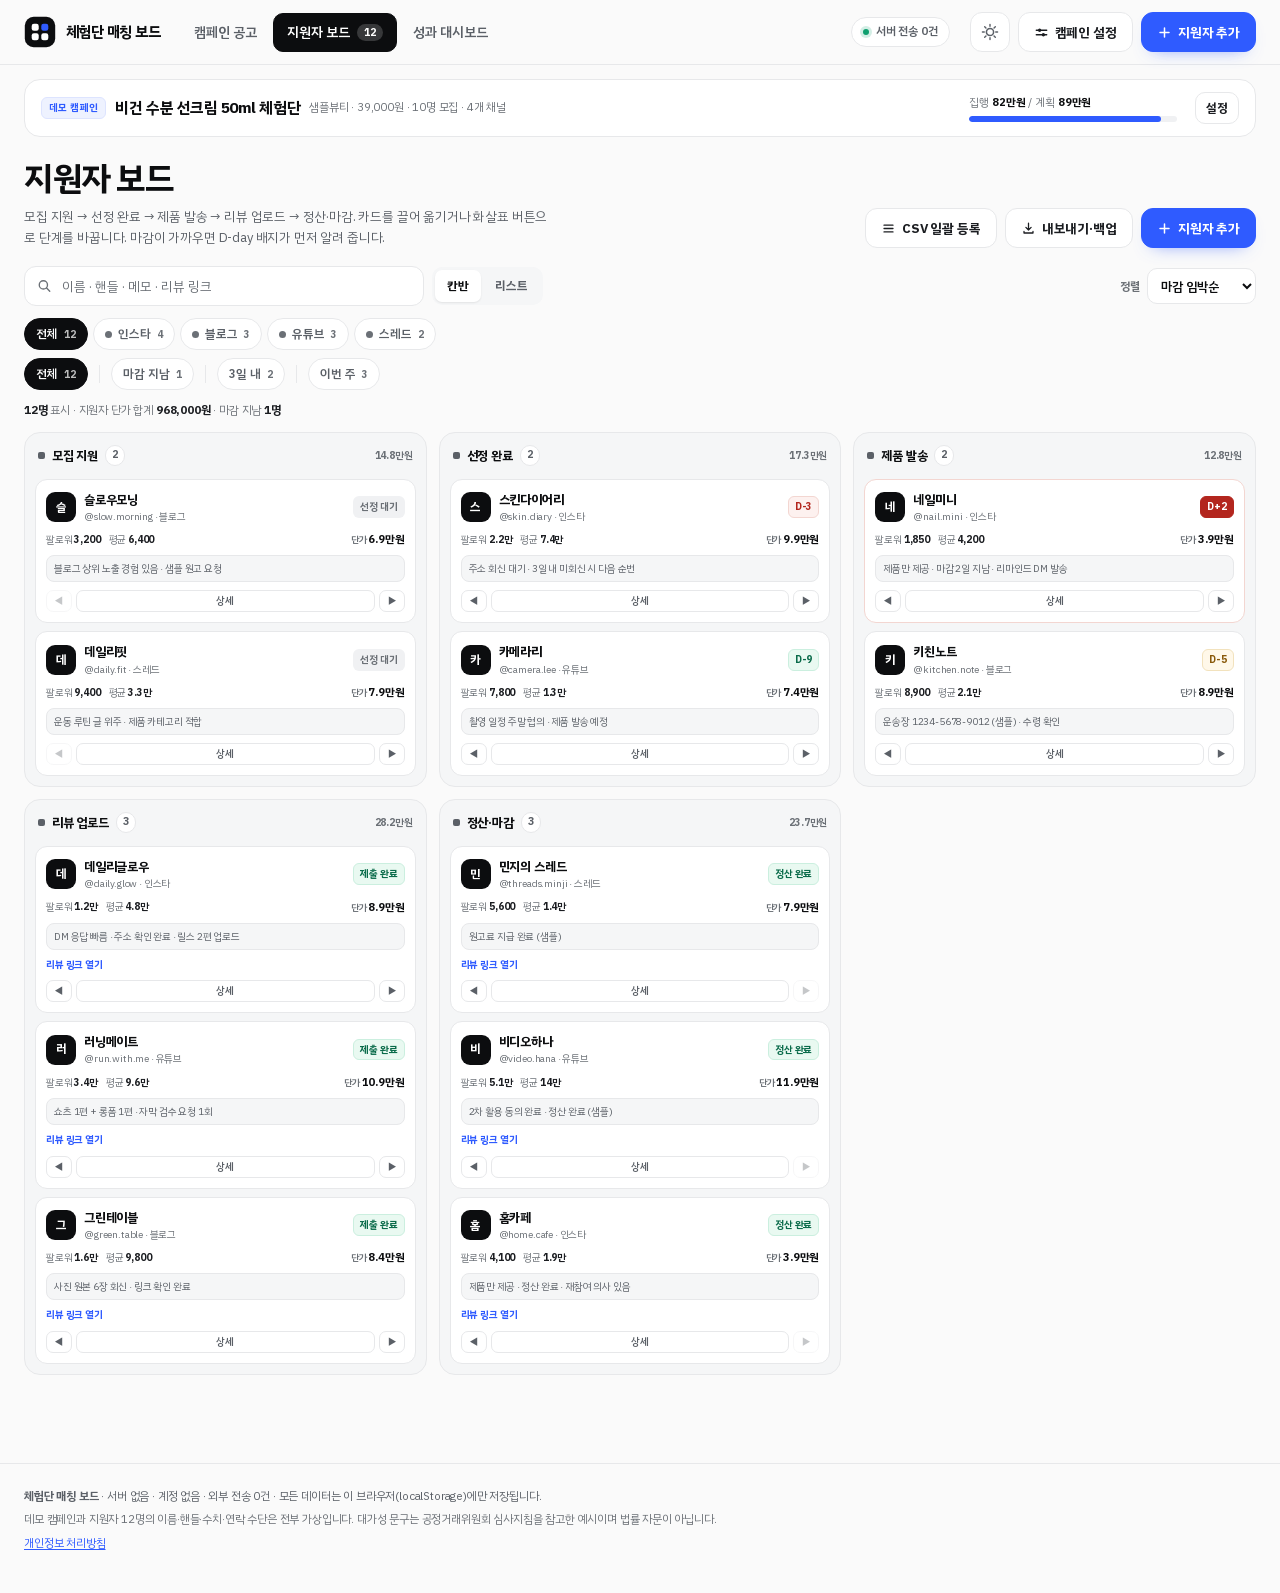
==== commit af817850: "A안(화이트 벤토) 리디자인 — 코발트 단일 액센트·16px 벤토·800 헤드라인 - 순백 카드 + 1px #E7E8EA 보더 + 16px 라운드 + 잉크 #0C0D0F - 코발트" ====
--- a/index.html
+++ b/index.html
@@ -5,10 +5,21 @@
 <meta name="viewport" content="width=device-width, initial-scale=1, viewport-fit=cover" />
 <title>체험단 매칭 보드 — 모집 공고·지원자 관리·성과(CPV·ROI)</title>
 <meta name="description" content="제품과 혜택만 넣으면 모집 공고문·선정 안내 DM/메일·공정위 대가성 문구가 1분 만에 나옵니다. 카피 심리학 8대 트리거 진단·추상어 교정·PAS·BAB·AIDA·4U 도입부, ChatGPT·Claude·Gemini 원클릭 브리지, 지원자 칸반 관리, CPV·ROI와 광고주 리포트까지. 서버 없이 브라우저에만 저장됩니다." />
-<meta name="theme-color" content="#ffffff" />
+<meta name="theme-color" content="#FAFAFA" />
 <meta name="color-scheme" content="light dark" />
+<meta name="robots" content="index, follow" />
+<link rel="canonical" href="https://marcj81.github.io/influencer-campaign-board/" />
 <link rel="icon" href="favicon.svg" type="image/svg+xml" />
+<link rel="preload" href="assets/fonts/plexkr-Regular.woff2" as="font" type="font/woff2" crossorigin />
+<link rel="preload" href="assets/fonts/plexkr-SemiBold.woff2" as="font" type="font/woff2" crossorigin />
+<link rel="preload" href="assets/fonts/plexkr-Bold.woff2" as="font" type="font/woff2" crossorigin />
 <link rel="stylesheet" href="styles.css" />
+<meta property="og:type" content="website" />
+<meta property="og:locale" content="ko_KR" />
+<meta property="og:site_name" content="체험단 매칭 보드" />
+<meta property="og:title" content="체험단 매칭 보드 — 모집 공고·지원자 관리·성과(CPV·ROI)" />
+<meta property="og:description" content="제품과 혜택만 넣으면 모집 공고문·선정 안내 DM·메일·공정위 대가성 문구가 1분 만에 나옵니다. 지원자 칸반, CPV·ROI 리포트까지 서버 없이 브라우저에서만." />
+<meta property="og:url" content="https://marcj81.github.io/influencer-campaign-board/" />
 </head>
 <body>
 <a class="skip-link" href="#main">본문으로 바로가기</a>
@@ -17,15 +28,12 @@
   <div class="topbar-inner">
     <a class="brand" href="#" data-action="go-board" aria-label="체험단 매칭 보드 홈">
       <span class="brand-mark" aria-hidden="true">
-        <svg viewBox="0 0 40 40" width="34" height="34">
-          <defs>
-            <linearGradient id="brandGrad" x1="0" y1="0" x2="1" y2="1">
-              <stop offset="0" stop-color="#ff7a3d" /><stop offset="1" stop-color="#e81f5a" />
-            </linearGradient>
-          </defs>
-          <rect x="1" y="1" width="38" height="38" rx="11" fill="url(#brandGrad)" />
-          <path d="M17.2 23.4l-1.7 1.7a4.7 4.7 0 0 1-6.6-6.6l3.4-3.4a4.7 4.7 0 0 1 6.6 0" fill="none" stroke="#fff" stroke-opacity=".62" stroke-width="2.2" stroke-linecap="round" />
-          <path d="M22.8 16.6l1.7-1.7a4.7 4.7 0 0 1 6.6 6.6l-3.4 3.4a4.7 4.7 0 0 1-6.6 0" fill="none" stroke="#fff" stroke-width="2.2" stroke-linecap="round" />
+        <svg viewBox="0 0 40 40" width="32" height="32">
+          <rect class="bm-bg" x="1" y="1" width="38" height="38" rx="11" />
+          <rect class="bm-tile" x="9.6" y="9.6" width="8.8" height="8.8" rx="2.8" />
+          <rect class="bm-tile bm-acc" x="21.6" y="9.6" width="8.8" height="8.8" rx="2.8" />
+          <rect class="bm-tile" x="9.6" y="21.6" width="8.8" height="8.8" rx="2.8" />
+          <rect class="bm-tile" x="21.6" y="21.6" width="8.8" height="8.8" rx="2.8" />
         </svg>
       </span>
       <span class="brand-text">
@@ -39,6 +47,8 @@
       <button class="tab is-active" role="tab" aria-selected="true" data-tab="board">지원자 보드<span class="tab-count" id="tabBoardCount">12</span></button>
       <button class="tab" role="tab" aria-selected="false" data-tab="stats">성과 대시보드</button>
     </nav>
+
+    <span class="live" aria-hidden="true"><i></i>서버 전송 0건</span>
 
     <div class="top-actions">
       <button type="button" class="icon-btn" data-action="toggle-theme" aria-label="다크 모드로 전환" title="라이트/다크">
--- a/styles.css
+++ b/styles.css
@@ -1,7 +1,10 @@
 /* ============================================================
    체험단 매칭 보드 · styles.css
-   떡상 레이더와 같은 패밀리 룩: IBM Plex Sans KR, 라이트/다크,
-   빌드 없는 정적 CSS. 색은 [data-theme]로만 바뀐다.
+   디자인 시스템: A안 — Crisp Bento SaaS (2026-11 Pinterest 리서치)
+     바탕 #FAFAFA · 카드 #FFFFFF · 잉크 #0C0D0F · 보더 1px #E7E8EA
+     코발트 #2F5BFF 단일 액센트 · 라운드 16 · 산세리프 800 헤드라인
+   외부 요청 0 — 로컬 폰트(PlexKR = IBM Plex Sans KR)만 쓴다.
+   상태색(성공·주의·지연)은 의미색으로만 쓰고 액센트와 경쟁시키지 않는다.
    ============================================================ */
 
 @font-face {
@@ -21,114 +24,158 @@
 }
 
 :root {
-  --font: 'PlexKR', -apple-system, BlinkMacSystemFont, 'Segoe UI', 'Apple SD Gothic Neo', 'Malgun Gothic', sans-serif;
-  --bg: #f4f5f8;
-  --bg-grad: radial-gradient(1200px 500px at 15% -10%, #ffe9e4 0%, rgba(255, 233, 228, 0) 60%),
-             radial-gradient(1000px 460px at 95% -20%, #e8edff 0%, rgba(232, 237, 255, 0) 62%);
-  --surface: #ffffff;
-  --surface-2: #fafbfc;
-  --surface-3: #f1f3f6;
-  --line: #e6e8ee;
-  --line-strong: #d5d9e2;
-  --ink: #0f1218;
-  --ink-2: #3c4350;
-  --ink-3: #6b7280;
-  --ink-4: #9aa1ad;
-  --brand: #e81f5a;
-  --brand-2: #ff6a3d;
-  --brand-soft: #fff1ee;
-  --accent: #7c5cff;
-  --teal: #0f9488;
-  --ok: #16a34a;
-  --warn: #d97706;
-  --danger: #dc2626;
-  --shadow-1: 0 1px 2px rgba(15, 18, 24, .05), 0 1px 3px rgba(15, 18, 24, .04);
-  --shadow-2: 0 10px 30px -12px rgba(15, 18, 24, .26), 0 2px 8px rgba(15, 18, 24, .04);
-  --shadow-3: 0 30px 80px -30px rgba(15, 18, 24, .45);
-  --r-sm: 9px;
-  --r-md: 13px;
-  --r-lg: 18px;
-  --r-xl: 22px;
-  --maxw: 1440px;
-  --topbar-h: 66px;
+  /* ── A안 토큰 ───────────────────────────────────────── */
+  --bg: #FAFAFA;
+  --surface: #FFFFFF;
+  --surface-2: #F5F6F7;
+  --surface-3: #F0F1F3;
+  --ink: #0C0D0F;
+  --ink-2: #1B1D21;
+  --ink-3: #5B6067;        /* 6.3:1 on #FFFFFF */
+  --ink-4: #6B7076;        /* 5.0:1 on #FFFFFF */
+  --line: #E7E8EA;
+  --line-strong: #D7D9DD;
+
+  --accent: #2F5BFF;       /* 5.2:1 on #FFFFFF */
+  --accent-hover: #2445C9;
+  --accent-soft: #EEF2FF;
+  --accent-line: #DDE4FF;
+  --accent-ink: #FFFFFF;
+  --brand: var(--accent);  /* app.js 인라인 표기 호환 */
+
+  --ok: #0E9F6E;
+  --ok-ink: #0A6B4A;       /* 6.5:1 on #FFFFFF */
+  --ok-soft: #E9F9F1;
+  --ok-line: #CBEFDF;
+  --warn: #B7791F;
+  --warn-ink: #8A5A0B;     /* 5.9:1 on #FFFFFF */
+  --warn-soft: #FFF8E9;
+  --warn-line: #F2E2BD;
+  --danger: #B3261E;       /* 6.5:1 on #FFFFFF */
+  --danger-soft: #FDF1EF;
+  --danger-line: #F3D6D1;
+
+  --font: 'PlexKR', -apple-system, BlinkMacSystemFont, 'Segoe UI', 'Apple SD Gothic Neo', 'Malgun Gothic', 'Noto Sans KR', sans-serif;
+  --mono: ui-monospace, SFMono-Regular, Menlo, Consolas, monospace;
+
+  --r: 16px;
+  --r-md: 12px;
+  --r-sm: 10px;
+  --pill: 999px;
+
+  --shadow: 0 12px 28px -20px rgba(12, 13, 15, .35);
+  --shadow-lift: 0 22px 44px -28px rgba(12, 13, 15, .42);
+  --ring: 0 0 0 3px rgba(47, 91, 255, .16);
+
+  --maxw: 1280px;
+  --topbar-h: 64px;
 }
 
 [data-theme="dark"] {
-  --bg: #080a0f;
-  --bg-grad: radial-gradient(1200px 520px at 12% -12%, rgba(255, 90, 60, .16) 0%, rgba(255, 90, 60, 0) 62%),
-             radial-gradient(1000px 480px at 92% -18%, rgba(124, 92, 255, .18) 0%, rgba(124, 92, 255, 0) 60%);
-  --surface: #11141b;
-  --surface-2: #151922;
-  --surface-3: #1b202b;
-  --line: #232937;
-  --line-strong: #2e3646;
-  --ink: #f3f5f9;
-  --ink-2: #c7cdd8;
-  --ink-3: #8d95a6;
-  --ink-4: #626b7d;
-  --brand: #ff4d76;
-  --brand-soft: rgba(255, 77, 118, .12);
-  --teal: #2dd4bf;
-  --ok: #34d399;
-  --warn: #fbbf24;
-  --danger: #f87171;
-  --shadow-1: 0 1px 2px rgba(0, 0, 0, .4);
-  --shadow-2: 0 16px 40px -20px rgba(0, 0, 0, .9), 0 2px 10px rgba(0, 0, 0, .3);
-  --shadow-3: 0 40px 100px -40px #000;
-}
-
-* { box-sizing: border-box; }
+  --bg: #0C0D0F;
+  --surface: #14161A;
+  --surface-2: #1A1C21;
+  --surface-3: #22252B;
+  --ink: #F4F5F8;
+  --ink-2: #DDE0E5;
+  --ink-3: #A6ACB4;        /* 7.9:1 on #14161A */
+  --ink-4: #9BA1A9;        /* 6.6:1 on #14161A */
+  --line: #26282E;
+  --line-strong: #34373E;
+
+  --accent: #8FA6FF;       /* 7.8:1 on #14161A */
+  --accent-hover: #AABCFF;
+  --accent-soft: #1A2140;
+  --accent-line: #2B3560;
+  --accent-ink: #0C0D0F;
+
+  --ok: #34D399;
+  --ok-ink: #6EE7B7;
+  --ok-soft: #12291F;
+  --ok-line: #1E4A36;
+  --warn: #F2C879;
+  --warn-ink: #F2C879;
+  --warn-soft: #2A2214;
+  --warn-line: #4A3B1E;
+  --danger: #FF9A8F;
+  --danger-ink: #FFB4AB;
+  --danger-soft: #2C1917;
+  --danger-line: #4E2A25;
+
+  --shadow: 0 14px 32px -22px rgba(0, 0, 0, .9);
+  --shadow-lift: 0 22px 44px -26px rgba(0, 0, 0, .95);
+  --ring: 0 0 0 3px rgba(143, 166, 255, .22);
+}
+
+*, *::before, *::after { box-sizing: border-box; }
 [hidden] { display: none !important; }
-html { -webkit-text-size-adjust: 100%; scroll-padding-top: 130px; }
+html {
+  -webkit-text-size-adjust: 100%;
+  scroll-padding-top: 132px;
+}
 body {
   margin: 0;
+  background: var(--bg);
+  color: var(--ink);
   font-family: var(--font);
-  background: var(--bg);
-  background-image: var(--bg-grad);
-  background-attachment: fixed;
-  color: var(--ink);
-  font-size: 14px;
-  line-height: 1.5;
+  font-size: 15px;
+  line-height: 1.55;
+  letter-spacing: -.011em;
   -webkit-font-smoothing: antialiased;
   text-rendering: optimizeLegibility;
 }
-h1, h2, h3, h4 { margin: 0; font-weight: 700; letter-spacing: -.01em; }
+h1, h2, h3, h4 { margin: 0; font-weight: 700; letter-spacing: -.02em; }
 p { margin: 0; }
 a { color: inherit; text-decoration: none; }
 button, input, select, textarea { font-family: inherit; }
-::selection { background: rgba(232, 31, 90, .18); }
+::selection { background: var(--accent-soft); color: var(--ink); }
 
 .sr-only {
   position: absolute; width: 1px; height: 1px; padding: 0; margin: -1px;
   overflow: hidden; clip: rect(0 0 0 0); white-space: nowrap; border: 0;
 }
 .skip-link {
-  position: fixed; left: 12px; top: -60px; z-index: 200;
-  background: var(--ink); color: var(--surface); padding: 10px 14px; border-radius: 10px;
-  transition: top .15s ease;
+  position: fixed; left: 12px; top: -64px; z-index: 200;
+  background: var(--ink); color: var(--surface);
+  padding: 11px 16px; border-radius: var(--r-md); font-weight: 700; font-size: 13px;
+  transition: top .16s ease;
 }
 .skip-link:focus { top: 12px; }
-:focus-visible { outline: 2px solid var(--brand); outline-offset: 2px; border-radius: 6px; }
-.muted { color: var(--ink-3); }
+:focus-visible {
+  outline: 2px solid var(--accent);
+  outline-offset: 2px;
+  border-radius: var(--r-sm);
+}
+.muted { color: var(--ink-4); }
 .num { text-align: right; font-variant-numeric: tabular-nums; }
 
 /* ── 상단 바 ─────────────────────────────────────── */
 .topbar {
   position: sticky; top: 0; z-index: 40;
-  background: color-mix(in srgb, var(--bg) 82%, transparent);
-  backdrop-filter: saturate(160%) blur(14px);
-  -webkit-backdrop-filter: saturate(160%) blur(14px);
+  background: color-mix(in srgb, var(--bg) 92%, transparent);
+  backdrop-filter: saturate(120%) blur(12px);
+  -webkit-backdrop-filter: saturate(120%) blur(12px);
   border-bottom: 1px solid var(--line);
 }
 .topbar-inner {
-  max-width: var(--maxw); margin: 0 auto; padding: 10px 20px;
-  display: flex; align-items: center; gap: 14px; min-height: var(--topbar-h);
+  max-width: var(--maxw); margin: 0 auto; padding: 0 24px;
+  display: flex; align-items: center; gap: 20px; min-height: var(--topbar-h);
 }
 .brand { display: flex; align-items: center; gap: 10px; flex: none; }
-.brand-mark { display: flex; filter: drop-shadow(0 4px 10px rgba(232, 31, 90, .28)); }
+.brand-mark { display: grid; place-items: center; flex: none; }
+.brand-mark svg { display: block; width: 32px; height: 32px; }
+.brand-mark .bm-bg { fill: var(--ink); }
+.brand-mark .bm-tile { fill: var(--surface); }
+.brand-mark .bm-acc { fill: var(--accent); }
+[data-theme="dark"] .brand-mark .bm-bg { fill: var(--ink); }
+[data-theme="dark"] .brand-mark .bm-tile { fill: #14161A; }
+[data-theme="dark"] .brand-mark .bm-acc { fill: var(--accent); }
 .brand-text { display: flex; flex-direction: column; line-height: 1.1; }
-.brand-text strong { font-size: 16px; letter-spacing: -.03em; }
-.brand-text small { font-size: 8.5px; letter-spacing: .16em; color: var(--ink-4); font-weight: 600; margin-top: 3px; }
+.brand-text strong { font-size: 15px; font-weight: 800; letter-spacing: -.035em; }
+.brand-text small {
+  font-size: 9px; letter-spacing: .14em; color: var(--ink-4);
+  font-weight: 600; margin-top: 4px; text-transform: uppercase;
+}
 
 .tabs {
   display: flex; gap: 2px; flex: 1 1 auto; min-width: 0; overflow-x: auto;
@@ -136,489 +183,831 @@
 }
 .tabs::-webkit-scrollbar { display: none; }
 .tab {
-  position: relative; border: 0; background: transparent; color: var(--ink-3);
-  font-size: 13.5px; font-weight: 500; padding: 8px 12px; border-radius: 10px;
-  cursor: pointer; white-space: nowrap; display: inline-flex; align-items: center; gap: 6px;
-  transition: color .15s, background .15s;
-}
-.tab:hover { color: var(--ink); background: var(--surface-3); }
-.tab.is-active { color: var(--ink); font-weight: 700; background: var(--surface); box-shadow: var(--shadow-1), inset 0 0 0 1px var(--line); }
+  border: 1px solid transparent; background: transparent; color: var(--ink-3);
+  font-size: 13.5px; font-weight: 600; padding: 8px 13px; border-radius: var(--r-sm);
+  cursor: pointer; white-space: nowrap; display: inline-flex; align-items: center; gap: 7px;
+  transition: color .15s, background .15s, border-color .15s;
+}
+.tab:hover { color: var(--ink); background: var(--surface-2); }
+.tab.is-active {
+  color: #FFFFFF; background: var(--ink); border-color: var(--ink);
+}
+[data-theme="dark"] .tab.is-active { color: #0C0D0F; background: var(--ink); border-color: var(--ink); }
 .tab-count {
-  background: var(--brand); color: #fff; border-radius: 999px;
-  font-size: 10px; font-weight: 700; padding: 1px 6px; min-width: 18px; text-align: center;
-  font-variant-numeric: tabular-nums;
-}
+  background: var(--surface-2); color: var(--ink-3); border-radius: var(--pill);
+  font-size: 10.5px; font-weight: 800; padding: 1px 7px; min-width: 20px; text-align: center;
+  font-variant-numeric: tabular-nums; letter-spacing: 0;
+}
+.tab.is-active .tab-count { background: rgba(255, 255, 255, .18); color: #FFFFFF; }
+[data-theme="dark"] .tab.is-active .tab-count { background: rgba(12, 13, 15, .16); color: #0C0D0F; }
 .top-actions { display: flex; align-items: center; gap: 8px; flex: none; }
 .icon-btn {
-  width: 38px; height: 38px; display: grid; place-items: center; flex: none;
-  border: 1px solid var(--line); border-radius: 11px; background: var(--surface);
-  color: var(--ink-2); cursor: pointer; transition: background .15s, color .15s;
-}
-.icon-btn:hover { background: var(--surface-3); color: var(--ink); }
+  width: 40px; height: 40px; display: grid; place-items: center; flex: none;
+  border: 1px solid var(--line); border-radius: var(--r-md); background: var(--surface);
+  color: var(--ink-3); cursor: pointer; transition: background .15s, color .15s, border-color .15s;
+}
+.icon-btn:hover { background: var(--surface-2); color: var(--ink); border-color: var(--line-strong); }
 [data-theme="light"] .ico-moon { display: none; }
 [data-theme="dark"] .ico-sun { display: none; }
 
+.live {
+  display: inline-flex; align-items: center; gap: 7px; flex: none;
+  height: 30px; padding: 0 11px; border-radius: var(--pill);
+  border: 1px solid var(--line); background: var(--surface);
+  font-size: 11.5px; font-weight: 600; color: var(--ink-3); white-space: nowrap;
+}
+.live i {
+  width: 6px; height: 6px; border-radius: 50%; background: var(--ok);
+  box-shadow: 0 0 0 3px color-mix(in srgb, var(--ok) 18%, transparent); display: block;
+}
+
 .btn {
   display: inline-flex; align-items: center; gap: 6px; justify-content: center;
-  border: 1px solid transparent; background: var(--surface-3); color: var(--ink);
-  height: 38px; padding: 0 13px; border-radius: 11px; font-size: 13px; font-weight: 600;
-  cursor: pointer; white-space: nowrap; transition: transform .12s, filter .15s, background .15s;
-}
-.btn:hover { filter: brightness(.97); }
+  border: 1px solid transparent; background: var(--surface-2); color: var(--ink);
+  height: 40px; padding: 0 15px; border-radius: var(--r-md);
+  font-size: 13px; font-weight: 700; letter-spacing: -.01em;
+  cursor: pointer; white-space: nowrap;
+  transition: background .15s, color .15s, border-color .15s, transform .12s, box-shadow .15s;
+}
+.btn:hover { background: var(--surface-3); }
 .btn:active { transform: translateY(1px); }
 .btn-primary {
-  background: linear-gradient(135deg, var(--brand-2), var(--brand));
-  color: #fff; box-shadow: 0 6px 16px -8px rgba(232, 31, 90, .7);
-}
+  background: var(--accent); color: var(--accent-ink); border-color: var(--accent);
+  box-shadow: 0 8px 18px -12px rgba(47, 91, 255, .7);
+}
+.btn-primary:hover { background: var(--accent-hover); border-color: var(--accent-hover); }
 .btn-ghost { background: var(--surface); border-color: var(--line); color: var(--ink-2); }
-.btn-ghost:hover { background: var(--surface-3); }
-.btn.danger { color: var(--danger); border-color: color-mix(in srgb, var(--danger) 35%, var(--line)); }
-.btn:disabled { opacity: .5; cursor: not-allowed; }
-.btn-sm { height: 30px; padding: 0 9px; font-size: 12px; border-radius: 8px; }
+.btn-ghost:hover { background: var(--surface-2); border-color: var(--line-strong); color: var(--ink); }
+.btn.danger { color: var(--danger); border-color: var(--danger-line); background: var(--surface); }
+.btn.danger:hover { background: var(--danger-soft); }
+.btn:disabled { opacity: .45; cursor: not-allowed; transform: none; }
+.btn-sm { height: 32px; padding: 0 10px; font-size: 12px; border-radius: var(--r-sm); }
 
 /* ── 캠페인 스트립 ───────────────────────────────── */
-.campaign-bar { border-bottom: 1px solid var(--line); background: color-mix(in srgb, var(--surface) 62%, transparent); }
+.campaign-bar { padding: 14px 24px 0; }
 .cb-inner {
-  max-width: var(--maxw); margin: 0 auto; padding: 8px 20px;
-  display: flex; align-items: center; gap: 14px; flex-wrap: wrap;
-}
-.cb-main { display: flex; align-items: center; gap: 8px; min-width: 0; flex: 1 1 320px; flex-wrap: wrap; }
+  max-width: var(--maxw); margin: 0 auto; padding: 12px 16px;
+  display: flex; align-items: center; gap: 18px; flex-wrap: wrap;
+  background: var(--surface); border: 1px solid var(--line); border-radius: var(--r);
+}
+.cb-main { display: flex; align-items: center; gap: 9px; min-width: 0; flex: 1 1 320px; flex-wrap: wrap; }
 .cb-tag {
-  font-size: 10px; font-weight: 800; letter-spacing: .02em; color: var(--brand);
-  background: var(--brand-soft); border-radius: 6px; padding: 2px 7px; flex: none;
-}
-.cb-main strong { font-size: 14px; letter-spacing: -.02em; }
+  font-size: 10px; font-weight: 800; letter-spacing: .04em; color: var(--accent);
+  background: var(--accent-soft); border: 1px solid var(--accent-line);
+  border-radius: 6px; padding: 2px 7px; flex: none; text-transform: uppercase;
+}
+.cb-main strong { font-size: 15.5px; font-weight: 800; letter-spacing: -.03em; }
 .cb-meta { font-size: 11.5px; color: var(--ink-4); white-space: nowrap; overflow: hidden; text-overflow: ellipsis; }
-.cb-budget { display: flex; flex-direction: column; gap: 3px; min-width: 190px; }
-.cb-budget-label { font-size: 11px; color: var(--ink-4); }
-.cb-budget-label b { color: var(--ink-2); font-weight: 700; }
-.meter { display: block; height: 5px; border-radius: 99px; background: var(--surface-3); overflow: hidden; }
-.meter i { display: block; height: 100%; border-radius: 99px; background: linear-gradient(90deg, var(--brand-2), var(--brand)); transition: width .3s ease; }
+.cb-budget { display: flex; flex-direction: column; gap: 5px; min-width: 208px; }
+.cb-budget-label { font-size: 11px; color: var(--ink-4); letter-spacing: -.01em; }
+.cb-budget-label b { color: var(--ink); font-weight: 800; font-variant-numeric: tabular-nums; }
+.meter { display: block; height: 6px; border-radius: var(--pill); background: var(--surface-3); overflow: hidden; }
+.meter i { display: block; height: 100%; border-radius: var(--pill); background: var(--accent); transition: width .3s ease; }
 .cb-edit { flex: none; }
 
 /* ── 레이아웃 ────────────────────────────────────── */
-main { max-width: var(--maxw); margin: 0 auto; padding: 22px 20px 60px; }
+main { max-width: var(--maxw); margin: 0 auto; padding: 24px 24px 64px; }
 .view-head {
-  display: flex; align-items: flex-end; justify-content: space-between; gap: 18px;
-  margin-bottom: 14px; flex-wrap: wrap;
-}
-.view-title h1 { font-size: 24px; letter-spacing: -.035em; }
-.view-title .sub { color: var(--ink-3); font-size: 12.8px; margin-top: 5px; max-width: 720px; }
-.summary { display: flex; gap: 8px; flex-wrap: wrap; }
+  display: flex; align-items: flex-end; justify-content: space-between; gap: 22px;
+  margin-bottom: 18px; flex-wrap: wrap;
+}
+.view-title h1 {
+  font-size: clamp(27px, 2.6vw, 40px); font-weight: 800;
+  line-height: 1.1; letter-spacing: -.045em;
+}
+.view-title .sub {
+  color: var(--ink-3); font-size: 13px; line-height: 1.65;
+  margin-top: 8px; max-width: 66ch;
+}
+.summary { display: flex; gap: 10px; flex-wrap: wrap; }
 .stat {
-  background: var(--surface); border: 1px solid var(--line); border-radius: 12px;
-  padding: 7px 11px; min-width: 76px; box-shadow: var(--shadow-1);
-}
-.stat b { display: block; font-size: 16px; letter-spacing: -.02em; line-height: 1.2; font-variant-numeric: tabular-nums; }
-.stat span { font-size: 10.5px; color: var(--ink-4); font-weight: 600; }
-.stat.hot b { color: var(--brand); }
+  background: var(--surface); border: 1px solid var(--line); border-radius: var(--r-md);
+  padding: 10px 14px; min-width: 92px;
+}
+.stat b {
+  display: block; font-size: 19px; font-weight: 800; letter-spacing: -.035em;
+  line-height: 1.15; font-variant-numeric: tabular-nums;
+}
+.stat span { font-size: 10.5px; color: var(--ink-4); font-weight: 700; letter-spacing: .01em; }
+.stat.hot b { color: var(--accent); }
 
 .panel {
-  background: var(--surface); border: 1px solid var(--line); border-radius: var(--r-lg);
-  padding: 16px 17px; box-shadow: var(--shadow-1);
-}
-.panel-head { display: flex; align-items: baseline; justify-content: space-between; gap: 10px; margin-bottom: 12px; }
-.panel-head h2 { font-size: 14.5px; }
+  background: var(--surface); border: 1px solid var(--line); border-radius: var(--r);
+  padding: 20px; box-shadow: none;
+}
+.panel-head {
+  display: flex; align-items: baseline; justify-content: space-between; gap: 12px;
+  margin-bottom: 16px;
+}
+.panel-head h2 { font-size: 15px; font-weight: 700; letter-spacing: -.025em; }
 .panel-head .muted { font-size: 11.5px; }
 
 /* ── 공고 만들기 ─────────────────────────────────── */
-.brief-layout { display: grid; grid-template-columns: minmax(330px, .88fr) minmax(0, 1.2fr); gap: 16px; align-items: start; }
-.brief-form .panel-head { margin-bottom: 14px; }
-.field { display: flex; flex-direction: column; gap: 5px; margin-bottom: 11px; min-width: 0; }
-.field label { font-size: 11.5px; font-weight: 700; color: var(--ink-3); }
-.field label em { color: var(--brand); font-style: normal; }
+.brief-layout {
+  display: grid; grid-template-columns: minmax(340px, .86fr) minmax(0, 1.2fr);
+  gap: 16px; align-items: start;
+}
+.brief-form .panel-head { margin-bottom: 16px; }
+.field { display: flex; flex-direction: column; gap: 6px; margin-bottom: 12px; min-width: 0; }
+.field label { font-size: 11.5px; font-weight: 700; color: var(--ink-3); letter-spacing: .005em; }
+.field label em { color: var(--accent); font-style: normal; }
 .field input, .field select, .field textarea {
-  width: 100%; height: 38px; border: 1px solid var(--line); border-radius: 10px;
-  background: var(--surface-2); color: var(--ink); font-size: 13px; padding: 0 11px;
-  min-width: 0;
-}
-.field textarea { display: block; height: auto; min-height: 82px; padding: 9px 11px; resize: vertical; line-height: 1.55; font-size: 12.5px; }
+  width: 100%; height: 42px; border: 1px solid var(--line); border-radius: var(--r-md);
+  background: var(--surface); color: var(--ink); font-size: 13.5px; padding: 0 12px;
+  min-width: 0; transition: border-color .15s, box-shadow .15s;
+}
+.field textarea {
+  display: block; height: auto; min-height: 88px; padding: 10px 12px;
+  resize: vertical; line-height: 1.6; font-size: 13px;
+}
+.field input:hover, .field select:hover, .field textarea:hover { border-color: var(--line-strong); }
 .field input:focus, .field select:focus, .field textarea:focus {
-  outline: none; border-color: color-mix(in srgb, var(--brand) 45%, var(--line));
-  box-shadow: 0 0 0 3px rgba(232, 31, 90, .1); background: var(--surface);
+  outline: none; border-color: var(--accent); box-shadow: var(--ring);
 }
 .field .hint { font-size: 10.5px; color: var(--ink-4); }
 .field-grid { display: grid; grid-template-columns: 1fr 1fr; gap: 0 12px; }
 .field-grid .span2 { grid-column: 1 / -1; }
-.input-unit { display: flex; align-items: center; gap: 6px; }
+.input-unit { display: flex; align-items: center; gap: 7px; }
 .input-unit input { flex: 1; }
-.input-unit span { font-size: 11.5px; color: var(--ink-4); font-weight: 600; flex: none; }
-.flabel { display: block; font-size: 11.5px; font-weight: 700; color: var(--ink-3); margin: 4px 0 6px; }
-.check-grid { display: grid; grid-template-columns: repeat(2, minmax(0, 1fr)); gap: 7px; margin-bottom: 12px; }
+.input-unit span { font-size: 11.5px; color: var(--ink-4); font-weight: 700; flex: none; }
+.flabel { display: block; font-size: 11.5px; font-weight: 700; color: var(--ink-3); margin: 4px 0 7px; }
+.check-grid { display: grid; grid-template-columns: repeat(2, minmax(0, 1fr)); gap: 8px; margin-bottom: 14px; }
 .check-card {
-  position: relative; display: flex; align-items: center; gap: 7px; padding: 8px 10px; cursor: pointer;
-  border: 1px solid var(--line); border-radius: 10px; background: var(--surface-2);
+  position: relative; display: flex; align-items: center; gap: 8px; padding: 10px 12px; cursor: pointer;
+  border: 1px solid var(--line); border-radius: var(--r-md); background: var(--surface);
   font-size: 12.5px; font-weight: 600; color: var(--ink-2);
-  transition: border-color .14s, background .14s;
-}
-.check-card:hover { border-color: var(--line-strong); }
+  transition: border-color .14s, background .14s, color .14s;
+}
+.check-card:hover { border-color: var(--line-strong); background: var(--surface-2); }
 .check-card input { position: absolute; inset: 0; width: 100%; height: 100%; opacity: 0; margin: 0; cursor: pointer; }
-.check-card:focus-within { outline: 2px solid var(--brand); outline-offset: 1px; }
-.check-card .cc-dot { width: 8px; height: 8px; border-radius: 50%; background: var(--c, var(--ink-4)); opacity: .45; flex: none; }
-.check-card.is-on { border-color: color-mix(in srgb, var(--brand) 45%, var(--line)); background: var(--brand-soft); color: var(--ink); }
-.check-card.is-on::after { content: "✓"; margin-left: auto; font-size: 11px; font-weight: 900; color: var(--brand); line-height: 1; }
-.check-card.is-on .cc-dot { opacity: 1; box-shadow: 0 0 0 3px color-mix(in srgb, var(--c) 18%, transparent); }
-.form-footer { display: flex; gap: 7px; flex-wrap: wrap; margin-top: 14px; padding-top: 13px; border-top: 1px solid var(--line); }
-
-.brief-out { display: flex; flex-direction: column; min-height: 420px; padding: 0; overflow: hidden; }
+.check-card:focus-within { outline: 2px solid var(--accent); outline-offset: 1px; }
+.check-card .cc-dot { width: 8px; height: 8px; border-radius: 50%; background: var(--ink-4); opacity: .5; flex: none; }
+.check-card.is-on {
+  border-color: var(--accent); background: var(--accent-soft); color: var(--ink);
+  box-shadow: inset 0 0 0 1px var(--accent);
+}
+.check-card.is-on::after {
+  content: "✓"; margin-left: auto; font-size: 11px; font-weight: 900;
+  color: var(--accent); line-height: 1;
+}
+.check-card.is-on .cc-dot { opacity: 1; background: var(--accent); }
+.form-footer {
+  display: flex; gap: 8px; flex-wrap: wrap; margin-top: 16px;
+  padding-top: 16px; border-top: 1px solid var(--line);
+}
+
+.brief-out { display: flex; flex-direction: column; min-height: 460px; padding: 0; overflow: hidden; }
 .out-head {
-  display: flex; align-items: center; gap: 10px; flex-wrap: wrap;
-  padding: 11px 13px; border-bottom: 1px solid var(--line);
-}
-.out-tabs { display: flex; gap: 2px; background: var(--surface-3); padding: 3px; border-radius: 10px; flex-wrap: nowrap; overflow-x: auto; scrollbar-width: none; }
+  display: flex; align-items: center; gap: 12px; flex-wrap: wrap;
+  padding: 12px 14px; border-bottom: 1px solid var(--line);
+}
+.out-tabs {
+  display: flex; gap: 2px; background: var(--surface-2); padding: 3px;
+  border-radius: var(--r-sm); flex-wrap: nowrap; overflow-x: auto; scrollbar-width: none;
+}
 .out-tabs::-webkit-scrollbar { display: none; }
 .out-tab {
   border: 0; background: transparent; color: var(--ink-3); font-size: 12px; font-weight: 700;
-  padding: 6px 9px; border-radius: 7px; cursor: pointer; white-space: nowrap;
+  padding: 7px 10px; border-radius: 8px; cursor: pointer; white-space: nowrap;
+  transition: background .14s, color .14s;
 }
 .out-tab:hover { color: var(--ink); }
-.out-tab.is-on { background: var(--surface); color: var(--ink); box-shadow: var(--shadow-1); }
+.out-tab.is-on { background: var(--surface); color: var(--ink); box-shadow: 0 1px 2px rgba(12, 13, 15, .06); }
 .out-actions { display: flex; align-items: center; gap: 6px; margin-left: auto; }
-.char-count { font-size: 11px; color: var(--ink-4); font-weight: 600; font-variant-numeric: tabular-nums; margin-right: 2px; }
+.char-count {
+  font-size: 11px; color: var(--ink-4); font-weight: 700;
+  font-variant-numeric: tabular-nums; margin-right: 4px;
+}
 .out-warn {
-  display: flex; flex-direction: column; gap: 4px; padding: 9px 14px;
+  display: flex; flex-direction: column; gap: 5px; padding: 11px 16px;
   background: var(--surface-2); border-bottom: 1px solid var(--line);
 }
-.warn-line { font-size: 11.5px; color: var(--ink-3); display: flex; gap: 6px; align-items: flex-start; line-height: 1.5; }
+.warn-line { font-size: 11.5px; color: var(--ink-3); display: flex; gap: 7px; align-items: flex-start; line-height: 1.55; }
 .warn-line .wl-dot { width: 6px; height: 6px; border-radius: 50%; margin-top: 6px; flex: none; background: var(--warn); }
 .warn-line.info .wl-dot { background: var(--ink-4); }
 .out-body {
-  margin: 0; padding: 16px 17px; font-family: var(--font); font-size: 12.5px; line-height: 1.78;
+  margin: 0; padding: 20px 22px; font-family: var(--font); font-size: 13px; line-height: 1.85;
   color: var(--ink-2); white-space: pre-wrap; word-break: break-word; overflow-wrap: anywhere;
   flex: 1 1 auto; max-height: min(66vh, 720px); overflow-y: auto; background: transparent;
 }
 .out-foot {
-  border-top: 1px solid var(--line); padding: 9px 14px; font-size: 11px; color: var(--ink-4);
-  display: flex; gap: 8px; flex-wrap: wrap; background: var(--surface-2);
+  border-top: 1px solid var(--line); padding: 11px 16px; font-size: 11px; color: var(--ink-4);
+  display: flex; gap: 10px; flex-wrap: wrap; align-items: center; background: var(--surface-2);
 }
 .out-foot b { color: var(--ink-2); }
+.out-revert { margin-left: auto; }
 
 /* ── 보드 툴바 ───────────────────────────────────── */
-.board-actions { display: flex; gap: 7px; flex-wrap: wrap; }
-.board-toolbar { display: flex; align-items: center; gap: 8px; flex-wrap: wrap; margin-bottom: 10px; }
+.board-actions { display: flex; gap: 8px; flex-wrap: wrap; }
+.board-toolbar { display: flex; align-items: center; gap: 8px; flex-wrap: wrap; margin-bottom: 12px; }
 .search {
-  display: flex; align-items: center; gap: 7px; height: 36px; padding: 0 10px;
-  background: var(--surface); border: 1px solid var(--line); border-radius: 10px;
-  color: var(--ink-4); width: 300px; flex: 1 1 220px; max-width: 380px;
+  display: flex; align-items: center; gap: 8px; height: 40px; padding: 0 12px;
+  background: var(--surface); border: 1px solid var(--line); border-radius: var(--r-md);
+  color: var(--ink-4); width: 300px; flex: 1 1 220px; max-width: 400px;
   transition: border-color .15s, box-shadow .15s;
 }
-.search:focus-within { border-color: color-mix(in srgb, var(--brand) 45%, var(--line)); box-shadow: 0 0 0 3px rgba(232, 31, 90, .1); color: var(--ink-3); }
+.search:hover { border-color: var(--line-strong); }
+.search:focus-within { border-color: var(--accent); box-shadow: var(--ring); color: var(--ink-3); }
 .search input { border: 0; outline: 0; background: transparent; color: var(--ink); font-size: 13px; width: 100%; min-width: 0; }
 .search input::placeholder { color: var(--ink-4); }
-.search-clear { border: 0; background: transparent; color: var(--ink-4); cursor: pointer; font-size: 12px; padding: 2px 4px; }
-.seg { display: inline-flex; background: var(--surface-3); padding: 3px; border-radius: 10px; gap: 2px; flex: none; }
+.search-clear {
+  border: 0; background: transparent; color: var(--ink-4); cursor: pointer;
+  font-size: 12px; padding: 2px 4px; border-radius: 6px;
+}
+.search-clear:hover { color: var(--ink); background: var(--surface-2); }
+.seg { display: inline-flex; background: var(--surface-2); padding: 3px; border-radius: var(--r-sm); gap: 2px; flex: none; }
 .seg button {
-  border: 0; background: transparent; border-radius: 7px; padding: 5px 11px;
+  border: 0; background: transparent; border-radius: 7px; padding: 7px 12px;
   font-size: 12px; font-weight: 700; color: var(--ink-3); cursor: pointer;
-}
-.seg button.is-on { background: var(--surface); color: var(--ink); box-shadow: var(--shadow-1); }
-.sort { display: flex; align-items: center; gap: 6px; font-size: 11.5px; color: var(--ink-4); font-weight: 600; margin-left: auto; }
+  transition: background .14s, color .14s;
+}
+.seg button:hover { color: var(--ink); }
+.seg button.is-on { background: var(--surface); color: var(--ink); box-shadow: 0 1px 2px rgba(12, 13, 15, .08); }
+.sort {
+  display: flex; align-items: center; gap: 7px; font-size: 11.5px; color: var(--ink-4);
+  font-weight: 700; margin-left: auto;
+}
 .sort select {
   font-family: inherit; font-size: 12.5px; font-weight: 600; color: var(--ink);
-  background: var(--surface); border: 1px solid var(--line); border-radius: 9px;
-  height: 32px; padding: 0 8px; cursor: pointer; max-width: 150px;
-}
-
-.chip-rows { display: flex; flex-direction: column; gap: 5px; margin-bottom: 8px; }
+  background: var(--surface); border: 1px solid var(--line); border-radius: var(--r-sm);
+  height: 36px; padding: 0 9px; cursor: pointer; max-width: 158px;
+}
+.sort select:hover { border-color: var(--line-strong); }
+
+.chip-rows { display: flex; flex-direction: column; gap: 6px; margin-bottom: 10px; }
 .chip-row {
   display: flex; align-items: center; gap: 5px; min-width: 0; overflow-x: auto;
   scrollbar-width: none; padding-bottom: 2px;
-  mask-image: linear-gradient(90deg, #000 0, #000 95%, transparent 100%);
-  -webkit-mask-image: linear-gradient(90deg, #000 0, #000 95%, transparent 100%);
+  mask-image: linear-gradient(90deg, #000 0, #000 96%, transparent 100%);
+  -webkit-mask-image: linear-gradient(90deg, #000 0, #000 96%, transparent 100%);
 }
 .chip-row::-webkit-scrollbar { display: none; }
 .chip-row .chip-group { display: flex; align-items: center; gap: 4px; flex: none; }
-.chip-row .chip-sep { width: 1px; height: 16px; background: var(--line); margin: 0 5px; flex: none; }
+.chip-row .chip-sep { width: 1px; height: 18px; background: var(--line); margin: 0 6px; flex: none; }
 .chip {
-  border: 1px solid transparent; background: transparent; color: var(--ink-3);
-  border-radius: 999px; padding: 5px 9px; font-size: 12px; font-weight: 600; cursor: pointer;
-  white-space: nowrap; transition: background .14s, color .14s, box-shadow .14s;
-  display: inline-flex; align-items: center; gap: 5px;
-}
-.chip:hover { background: var(--surface-3); color: var(--ink); }
-.chip .chip-dot { width: 7px; height: 7px; border-radius: 50%; background: var(--c, currentColor); flex: none; }
-.chip .chip-n { font-size: 10px; font-weight: 800; color: var(--ink-4); font-variant-numeric: tabular-nums; }
+  border: 1px solid var(--line); background: var(--surface); color: var(--ink-3);
+  border-radius: var(--pill); padding: 6px 11px; font-size: 12px; font-weight: 600; cursor: pointer;
+  white-space: nowrap; transition: background .14s, color .14s, border-color .14s;
+  display: inline-flex; align-items: center; gap: 6px;
+}
+.chip:hover { background: var(--surface-2); color: var(--ink); border-color: var(--line-strong); }
+.chip .chip-dot { width: 7px; height: 7px; border-radius: 50%; background: var(--ink-4); flex: none; }
+.chip .chip-n { font-size: 10px; font-weight: 800; color: var(--ink-4); font-variant-numeric: tabular-nums; letter-spacing: 0; }
 .chip.is-on { background: var(--ink); color: var(--bg); border-color: var(--ink); }
-[data-theme="dark"] .chip.is-on { background: #fff; color: #0b0d12; border-color: #fff; }
-.chip.is-on .chip-n { color: color-mix(in srgb, var(--bg) 72%, transparent); }
-.chip.is-on .chip-dot { box-shadow: 0 0 0 2px color-mix(in srgb, var(--bg) 35%, transparent); }
-.board-meta { font-size: 11.5px; color: var(--ink-4); margin-bottom: 10px; }
-.board-meta b { color: var(--ink-2); }
+[data-theme="dark"] .chip.is-on { background: var(--ink); color: #0C0D0F; border-color: var(--ink); }
+.chip.is-on .chip-n { color: color-mix(in srgb, var(--bg) 74%, transparent); }
+.chip.is-on .chip-dot { background: currentColor; }
+.board-meta { font-size: 11.5px; color: var(--ink-4); margin-bottom: 12px; }
+.board-meta b { color: var(--ink-2); font-weight: 800; }
 
 /* ── 칸반 ────────────────────────────────────────── */
-.kanban { display: grid; grid-template-columns: repeat(5, minmax(0, 1fr)); gap: 10px; align-items: start; }
+.kanban { display: grid; grid-template-columns: repeat(5, minmax(0, 1fr)); gap: 12px; align-items: start; }
 .col {
-  background: var(--surface-2); border: 1px solid var(--line); border-radius: var(--r-lg);
-  padding: 9px; min-height: 200px; display: flex; flex-direction: column; gap: 8px;
+  background: var(--surface-2); border: 1px solid var(--line); border-radius: var(--r);
+  padding: 10px; min-height: 220px; display: flex; flex-direction: column; gap: 9px;
   transition: border-color .15s, background .15s;
 }
-.col.is-over { border-color: var(--brand); background: var(--brand-soft); }
-.col-head { display: flex; align-items: center; gap: 6px; padding: 1px 2px 3px; }
-.col-dot { width: 8px; height: 8px; border-radius: 3px; background: var(--c, var(--ink-4)); flex: none; }
-.col-head h3 { font-size: 12.5px; white-space: nowrap; }
+.col.is-over { border-color: var(--accent); background: var(--accent-soft); }
+.col-head { display: flex; align-items: center; gap: 7px; padding: 2px 3px 4px; }
+.col-dot { width: 7px; height: 7px; border-radius: 2px; background: var(--ink-3); flex: none; }
+.col-head h3 { font-size: 12.5px; font-weight: 700; white-space: nowrap; letter-spacing: -.015em; }
 .col-count {
-  font-size: 10.5px; font-weight: 800; color: var(--ink-3); background: var(--surface-3);
-  padding: 1px 6px; border-radius: 999px; font-variant-numeric: tabular-nums;
-}
-.col-cost { margin-left: auto; font-size: 10px; font-weight: 700; color: var(--ink-4); white-space: nowrap; }
-.col-body { display: flex; flex-direction: column; gap: 7px; min-height: 40px; flex: 1; }
+  font-size: 10.5px; font-weight: 800; color: var(--ink-3); background: var(--surface);
+  border: 1px solid var(--line); padding: 1px 6px; border-radius: var(--pill);
+  font-variant-numeric: tabular-nums; letter-spacing: 0;
+}
+.col-cost { margin-left: auto; font-size: 10px; font-weight: 800; color: var(--ink-4); white-space: nowrap; }
+.col-body { display: flex; flex-direction: column; gap: 8px; min-height: 44px; flex: 1; }
 .col-empty {
-  font-size: 11px; color: var(--ink-4); text-align: center; padding: 16px 6px;
-  border: 1px dashed var(--line-strong); border-radius: 10px;
+  font-size: 11px; color: var(--ink-4); text-align: center; padding: 18px 8px;
+  border: 1px dashed var(--line-strong); border-radius: var(--r-md); line-height: 1.5;
 }
 
 .kcard {
-  background: var(--surface); border: 1px solid var(--line); border-radius: 12px;
-  padding: 9px; display: flex; flex-direction: column; gap: 6px; box-shadow: var(--shadow-1);
+  background: var(--surface); border: 1px solid var(--line); border-radius: var(--r-md);
+  padding: 10px; display: flex; flex-direction: column; gap: 7px;
   cursor: grab; transition: border-color .15s, box-shadow .15s, transform .15s;
 }
-.kcard:hover { border-color: color-mix(in srgb, var(--brand) 32%, var(--line)); box-shadow: var(--shadow-2); }
+.kcard:hover { border-color: var(--line-strong); box-shadow: var(--shadow); transform: translateY(-1px); }
 .kcard.dragging { opacity: .45; }
-.kcard.is-late { border-color: color-mix(in srgb, var(--danger) 38%, var(--line)); }
-.kc-top { display: flex; align-items: center; gap: 7px; min-width: 0; }
+.kcard.is-late { border-color: var(--danger-line); }
+.kc-top { display: flex; align-items: center; gap: 8px; min-width: 0; }
 .avatar {
-  width: 27px; height: 27px; border-radius: 9px; flex: none; display: grid; place-items: center;
-  background: linear-gradient(135deg, var(--brand-2), var(--brand)); color: #fff;
-  font-weight: 800; font-size: 11.5px; letter-spacing: -.02em;
-}
-.avatar.ch-blog { background: linear-gradient(135deg, #22c55e, #059669); }
-.avatar.ch-youtube { background: linear-gradient(135deg, #fb7185, #e11d48); }
-.avatar.ch-threads { background: linear-gradient(135deg, #818cf8, #4338ca); }
+  width: 30px; height: 30px; border-radius: 9px; flex: none; display: grid; place-items: center;
+  background: var(--ink); color: var(--surface);
+  font-weight: 800; font-size: 12px; letter-spacing: -.02em;
+}
+[data-theme="dark"] .avatar { background: var(--surface-3); color: var(--ink); }
+.avatar.ch-blog, .avatar.ch-youtube, .avatar.ch-threads { background: var(--ink); }
+[data-theme="dark"] .avatar.ch-blog,
+[data-theme="dark"] .avatar.ch-youtube,
+[data-theme="dark"] .avatar.ch-threads { background: var(--surface-3); }
 .kc-id { min-width: 0; flex: 1; display: flex; flex-direction: column; }
-.kc-name { font-size: 12.5px; font-weight: 700; letter-spacing: -.01em; white-space: nowrap; overflow: hidden; text-overflow: ellipsis; }
+.kc-name {
+  font-size: 12.5px; font-weight: 700; letter-spacing: -.015em;
+  white-space: nowrap; overflow: hidden; text-overflow: ellipsis; cursor: pointer;
+}
+.kc-name:hover { color: var(--accent); }
 .kc-handle { font-size: 10px; color: var(--ink-4); white-space: nowrap; overflow: hidden; text-overflow: ellipsis; }
 .dday {
-  font-size: 10px; font-weight: 800; border-radius: 6px; padding: 2px 5px; flex: none;
-  font-variant-numeric: tabular-nums; letter-spacing: -.02em;
-  background: var(--surface-3); color: var(--ink-3);
-}
-.dday.ok { color: var(--teal); background: color-mix(in srgb, var(--teal) 12%, transparent); }
-.dday.warn { color: var(--warn); background: color-mix(in srgb, var(--warn) 14%, transparent); }
-.dday.danger { color: #fff; background: linear-gradient(135deg, #f97316, #ea580c); }
-.dday.late { color: #fff; background: linear-gradient(135deg, #fb3b5c, #c81e4f); }
-.dday.done { color: var(--ok); background: color-mix(in srgb, var(--ok) 12%, transparent); }
-.dday.idle { color: var(--ink-4); }
-.kc-metrics { display: flex; align-items: center; gap: 7px; font-size: 10px; color: var(--ink-3); flex-wrap: wrap; }
-.kc-metrics b { color: var(--ink-2); font-weight: 700; font-variant-numeric: tabular-nums; }
+  font-size: 10px; font-weight: 800; border-radius: 6px; padding: 2px 6px; flex: none;
+  font-variant-numeric: tabular-nums; letter-spacing: -.01em;
+  background: var(--surface-3); color: var(--ink-3); border: 1px solid transparent;
+}
+.dday.ok { color: var(--ok-ink); background: var(--ok-soft); border-color: var(--ok-line); }
+.dday.warn { color: var(--warn-ink); background: var(--warn-soft); border-color: var(--warn-line); }
+.dday.danger { color: var(--danger); background: var(--danger-soft); border-color: var(--danger-line); }
+.dday.late { color: #FFFFFF; background: var(--danger); border-color: var(--danger); }
+[data-theme="dark"] .dday.late { color: #2C1917; background: var(--danger); border-color: var(--danger); }
+.dday.done { color: var(--ok-ink); background: var(--ok-soft); border-color: var(--ok-line); }
+.dday.idle { color: var(--ink-4); background: var(--surface-3); }
+.kc-metrics { display: flex; align-items: center; gap: 8px; font-size: 10px; color: var(--ink-4); flex-wrap: wrap; }
+.kc-metrics b { color: var(--ink-2); font-weight: 800; font-variant-numeric: tabular-nums; }
 .kc-cost { margin-left: auto; font-size: 9.5px; font-weight: 600; color: var(--ink-4); white-space: nowrap; }
-.kc-cost b { font-size: 10.5px; font-weight: 800; color: var(--ink); }
+.kc-cost b { font-size: 11px; font-weight: 800; color: var(--ink); }
 .kc-note {
   font-size: 10px; color: var(--ink-3); background: var(--surface-2);
-  border-left: 2px solid var(--line-strong); border-radius: 0 5px 5px 0; padding: 3px 6px;
-  overflow: hidden; display: -webkit-box; -webkit-line-clamp: 2; -webkit-box-orient: vertical; line-height: 1.45;
-}
-.kc-review { font-size: 10px; color: var(--brand); font-weight: 700; white-space: nowrap; overflow: hidden; text-overflow: ellipsis; }
-.kc-review:hover { text-decoration: underline; }
+  border: 1px solid var(--line); border-radius: 8px; padding: 5px 7px;
+  overflow: hidden; display: -webkit-box; -webkit-line-clamp: 2; -webkit-box-orient: vertical; line-height: 1.5;
+}
+.kc-review { font-size: 10px; color: var(--accent); font-weight: 700; white-space: nowrap; overflow: hidden; text-overflow: ellipsis; }
+.kc-review:hover { text-decoration: underline; text-underline-offset: 2px; }
 .kc-actions { display: flex; gap: 4px; margin-top: 1px; }
 .kbtn {
   border: 1px solid var(--line); background: var(--surface); color: var(--ink-3);
-  border-radius: 6px; font-size: 10px; padding: 2px 6px; cursor: pointer; line-height: 1.4;
-  transition: background .12s, color .12s;
-}
-.kbtn:hover { background: var(--surface-3); color: var(--ink); }
+  border-radius: 7px; font-size: 10px; padding: 3px 7px; cursor: pointer; line-height: 1.4;
+  font-weight: 600; transition: background .12s, color .12s, border-color .12s;
+}
+.kbtn:hover { background: var(--surface-2); color: var(--ink); border-color: var(--line-strong); }
 .kbtn:disabled { opacity: .35; cursor: not-allowed; }
 .kbtn.wide { flex: 1; }
 
 /* ── 리스트 ──────────────────────────────────────── */
 .list-wrap {
-  background: var(--surface); border: 1px solid var(--line); border-radius: var(--r-lg);
-  overflow-x: auto; box-shadow: var(--shadow-1);
-}
-.list-table { width: 100%; border-collapse: collapse; min-width: 780px; }
+  background: var(--surface); border: 1px solid var(--line); border-radius: var(--r);
+  overflow-x: auto;
+}
+.list-table { width: 100%; border-collapse: collapse; min-width: 820px; }
 .list-table th {
   text-align: left; font-size: 10.5px; font-weight: 800; color: var(--ink-4);
-  letter-spacing: .02em; padding: 9px 10px; border-bottom: 1px solid var(--line);
+  letter-spacing: .02em; padding: 11px 12px; border-bottom: 1px solid var(--line);
   white-space: nowrap; background: var(--surface-2);
 }
 .list-table th.num { text-align: right; }
-.list-table td { padding: 8px 10px; border-bottom: 1px solid var(--line); font-size: 12px; vertical-align: middle; }
+.list-table td { padding: 10px 12px; border-bottom: 1px solid var(--line); font-size: 12px; vertical-align: middle; }
 .list-table tr:last-child td { border-bottom: 0; }
+.list-table tbody tr { transition: background .12s; }
 .list-table tbody tr:hover { background: var(--surface-2); }
-.lt-person { display: flex; align-items: center; gap: 7px; min-width: 0; }
+.lt-person { display: flex; align-items: center; gap: 8px; min-width: 0; }
 .lt-name { font-weight: 700; font-size: 12.5px; white-space: nowrap; }
 .lt-handle { font-size: 10.5px; color: var(--ink-4); display: block; }
-.lt-note { font-size: 10.5px; color: var(--ink-4); max-width: 200px; overflow: hidden; text-overflow: ellipsis; white-space: nowrap; display: block; }
+.lt-note {
+  font-size: 10.5px; color: var(--ink-4); max-width: 220px; overflow: hidden;
+  text-overflow: ellipsis; white-space: nowrap; display: block;
+}
 .ch-tag {
-  display: inline-flex; align-items: center; gap: 4px; font-size: 10.5px; font-weight: 700;
-  color: var(--ink-2); background: var(--surface-3); border-radius: 6px; padding: 2px 7px; white-space: nowrap;
+  display: inline-flex; align-items: center; gap: 5px; font-size: 10.5px; font-weight: 700;
+  color: var(--ink-2); background: var(--surface-2); border: 1px solid var(--line);
+  border-radius: 6px; padding: 3px 8px; white-space: nowrap;
 }
 .ch-tag .chip-dot { width: 6px; height: 6px; }
 .stage-select {
   font-family: inherit; font-size: 11.5px; font-weight: 600; color: var(--ink);
-  background: var(--surface-2); border: 1px solid var(--line); border-radius: 7px;
-  height: 28px; padding: 0 5px; cursor: pointer;
-}
-.link-btn { border: 0; background: none; color: var(--brand); font-size: 11.5px; font-weight: 700; cursor: pointer; padding: 0; }
-.link-btn:hover { text-decoration: underline; }
+  background: var(--surface); border: 1px solid var(--line); border-radius: 8px;
+  height: 30px; padding: 0 6px; cursor: pointer;
+}
+.stage-select:hover { border-color: var(--line-strong); }
+.link-btn {
+  border: 0; background: none; color: var(--accent); font-size: 11.5px; font-weight: 700;
+  cursor: pointer; padding: 0;
+}
+.link-btn:hover { text-decoration: underline; text-underline-offset: 2px; }
 .link-btn.muted { color: var(--ink-4); }
 
 /* ── 성과 대시보드 ───────────────────────────────── */
-.kpi-grid { display: grid; grid-template-columns: repeat(5, minmax(0, 1fr)); gap: 10px; margin-bottom: 14px; }
+.kpi-grid { display: grid; grid-template-columns: repeat(5, minmax(0, 1fr)); gap: 12px; margin-bottom: 16px; }
 .kpi-card {
-  background: var(--surface); border: 1px solid var(--line); border-radius: var(--r-lg);
-  padding: 13px 14px; box-shadow: var(--shadow-1); position: relative; overflow: hidden;
-}
-.kpi-card::after {
-  content: ""; position: absolute; right: -18px; top: -18px; width: 62px; height: 62px;
-  border-radius: 50%; background: var(--brand-soft); opacity: .8;
-}
-.kpi-label { font-size: 11px; font-weight: 700; color: var(--ink-4); display: flex; align-items: center; gap: 5px; }
-.kpi-value { font-size: 25px; font-weight: 800; letter-spacing: -.04em; margin-top: 6px; line-height: 1.1; font-variant-numeric: tabular-nums; }
+  background: var(--surface); border: 1px solid var(--line); border-radius: var(--r);
+  padding: 16px 18px; position: relative; overflow: hidden;
+}
+.kpi-label { font-size: 11px; font-weight: 700; color: var(--ink-4); display: flex; align-items: center; gap: 5px; letter-spacing: .01em; }
+.kpi-value {
+  font-size: 29px; font-weight: 800; letter-spacing: -.045em; margin-top: 8px;
+  line-height: 1.08; font-variant-numeric: tabular-nums;
+}
 .kpi-value small { font-size: 12px; font-weight: 700; color: var(--ink-3); margin-left: 2px; letter-spacing: 0; }
-.kpi-sub { font-size: 10.5px; color: var(--ink-4); margin-top: 5px; line-height: 1.4; }
-.kpi-card.hot .kpi-value { color: var(--brand); }
-.kpi-card.teal .kpi-value { color: var(--teal); }
-
-.stats-row { display: grid; grid-template-columns: 1fr 1.15fr; gap: 14px; margin-bottom: 14px; align-items: start; }
-.calc-note { font-size: 11.5px; color: var(--ink-3); line-height: 1.65; margin-top: 10px; }
-.calc-note code { background: var(--surface-3); padding: 1px 5px; border-radius: 4px; font-size: 10.5px; color: var(--ink-2); }
-.calc-fields { display: grid; grid-template-columns: 1fr 1fr; gap: 10px; }
-.calc-field label { display: block; font-size: 10.5px; font-weight: 700; color: var(--ink-4); margin-bottom: 4px; }
+.kpi-sub { font-size: 10.5px; color: var(--ink-4); margin-top: 7px; line-height: 1.5; }
+.kpi-card.hot .kpi-value { color: var(--accent); }
+.kpi-card.teal .kpi-value { color: var(--ink); }
+
+.stats-row { display: grid; grid-template-columns: 1fr 1.15fr; gap: 16px; margin-bottom: 16px; align-items: start; }
+.calc-note { font-size: 11.5px; color: var(--ink-3); line-height: 1.7; margin-top: 12px; }
+.calc-note code {
+  background: var(--surface-2); border: 1px solid var(--line); padding: 1px 6px;
+  border-radius: 5px; font-size: 10.5px; color: var(--ink-2);
+}
+.calc-fields { display: grid; grid-template-columns: 1fr 1fr; gap: 12px; }
+.calc-field label { display: block; font-size: 10.5px; font-weight: 700; color: var(--ink-4); margin-bottom: 5px; letter-spacing: .01em; }
 .calc-field .input-unit input {
-  width: 100%; height: 34px; border: 1px solid var(--line); border-radius: 9px;
-  background: var(--surface-2); color: var(--ink); font-size: 12.5px; padding: 0 9px; min-width: 0;
-}
-.calc-field .input-unit span { font-size: 11px; color: var(--ink-4); white-space: nowrap; }
-.formula-list { display: flex; flex-direction: column; gap: 4px; margin-top: 10px; padding-top: 10px; border-top: 1px dashed var(--line); }
-.formula-row { display: flex; justify-content: space-between; gap: 10px; font-size: 11.5px; color: var(--ink-3); }
-.formula-row b { color: var(--ink); font-variant-numeric: tabular-nums; }
-
-.bar-row { display: grid; grid-template-columns: 92px 1fr 68px; align-items: center; gap: 9px; padding: 6px 0; }
-.bar-row .bl { font-size: 11.5px; font-weight: 600; color: var(--ink-2); white-space: nowrap; overflow: hidden; text-overflow: ellipsis; display: flex; align-items: center; gap: 5px; }
+  width: 100%; height: 38px; border: 1px solid var(--line); border-radius: var(--r-sm);
+  background: var(--surface); color: var(--ink); font-size: 13px; padding: 0 10px; min-width: 0;
+  font-variant-numeric: tabular-nums;
+}
+.calc-field .input-unit input:hover { border-color: var(--line-strong); }
+.calc-field .input-unit input:focus { outline: none; border-color: var(--accent); box-shadow: var(--ring); }
+.calc-field .input-unit span { font-size: 11px; color: var(--ink-4); white-space: nowrap; font-weight: 700; }
+.formula-list {
+  display: flex; flex-direction: column; gap: 1px; margin-top: 14px;
+  padding-top: 10px; border-top: 1px solid var(--line);
+}
+.formula-row {
+  display: flex; justify-content: space-between; gap: 10px; font-size: 11.5px;
+  color: var(--ink-3); padding: 6px 0; border-bottom: 1px dashed var(--line);
+}
+.formula-row:last-child { border-bottom: 0; }
+.formula-row b { color: var(--ink); font-weight: 800; font-variant-numeric: tabular-nums; }
+
+.bar-row { display: grid; grid-template-columns: 96px 1fr 72px; align-items: center; gap: 10px; padding: 6px 0; }
+.bar-row .bl {
+  font-size: 11.5px; font-weight: 600; color: var(--ink-2); white-space: nowrap; overflow: hidden;
+  text-overflow: ellipsis; display: flex; align-items: center; gap: 6px;
+}
 .bar-row .bl .chip-dot { width: 6px; height: 6px; }
-.bar-track { display: block; height: 8px; background: var(--surface-3); border-radius: 99px; overflow: hidden; }
-.bar-fill { display: block; height: 100%; border-radius: 99px; background: linear-gradient(90deg, var(--brand-2), var(--brand)); }
+.bar-track { display: block; height: 8px; background: var(--surface-3); border-radius: var(--pill); overflow: hidden; }
+.bar-fill { display: block; height: 100%; border-radius: var(--pill); background: var(--accent); }
 .bar-row .bv { font-size: 11px; font-weight: 700; text-align: right; color: var(--ink-2); font-variant-numeric: tabular-nums; white-space: nowrap; }
 .channel-table { display: flex; flex-direction: column; }
 .ct-row {
   display: grid; grid-template-columns: 1.15fr .55fr .75fr .75fr .6fr; gap: 8px; align-items: center;
-  padding: 7px 0; border-bottom: 1px dashed var(--line); font-size: 11.5px;
+  padding: 8px 0; border-bottom: 1px dashed var(--line); font-size: 11.5px;
 }
 .ct-row:last-child { border-bottom: 0; }
-.ct-row.head { font-size: 10px; font-weight: 800; color: var(--ink-4); padding-top: 0; }
+.ct-row.head { font-size: 10px; font-weight: 800; color: var(--ink-4); padding-top: 0; border-bottom: 1px solid var(--line); padding-bottom: 7px; }
 .ct-row .ctr-name { display: flex; align-items: center; gap: 6px; font-weight: 700; color: var(--ink-2); white-space: nowrap; }
 .ct-row .ctr-name .chip-dot { width: 7px; height: 7px; }
 .ct-row .r { text-align: right; font-variant-numeric: tabular-nums; color: var(--ink-2); }
-.ct-row .r b { color: var(--ink); }
-
-.funnel { display: flex; flex-direction: column; gap: 7px; }
+.ct-row .r b { color: var(--ink); font-weight: 800; }
+
+.funnel { display: flex; flex-direction: column; gap: 4px; }
 .funnel-row {
-  display: grid; grid-template-columns: 74px 1fr 92px 58px; gap: 9px; align-items: center;
-  padding: 5px 6px; border-radius: 9px; border: 0; background: transparent; cursor: pointer; text-align: left;
-  width: 100%; font-family: inherit;
-}
-.funnel-row:hover { background: var(--surface-3); }
+  display: grid; grid-template-columns: 78px 1fr 96px 58px; gap: 10px; align-items: center;
+  padding: 7px 8px; border-radius: var(--r-sm); border: 0; background: transparent;
+  cursor: pointer; text-align: left; width: 100%; font-family: inherit;
+  transition: background .12s;
+}
+.funnel-row:hover { background: var(--surface-2); }
 .funnel-row .fl { font-size: 11.5px; font-weight: 700; color: var(--ink-2); display: flex; align-items: center; gap: 6px; white-space: nowrap; }
 .funnel-row .fl .chip-dot { width: 7px; height: 7px; }
-.funnel-track { height: 18px; background: var(--surface-3); border-radius: 6px; overflow: hidden; }
-.funnel-fill { display: block; height: 100%; border-radius: 6px; background: var(--c, var(--brand)); opacity: .82; }
+.funnel-track { height: 16px; background: var(--surface-3); border-radius: 6px; overflow: hidden; }
+.funnel-fill { display: block; height: 100%; border-radius: 6px; background: var(--accent); opacity: .88; }
 .funnel-row .fc { font-size: 11px; font-weight: 800; color: var(--ink); text-align: right; font-variant-numeric: tabular-nums; white-space: nowrap; }
 .funnel-row .fc small { font-weight: 600; color: var(--ink-4); }
 
-.due-list { display: flex; flex-direction: column; gap: 6px; }
+.due-list { display: flex; flex-direction: column; gap: 7px; }
 .due-item {
-  display: flex; align-items: center; gap: 8px; padding: 7px 8px; border-radius: 10px;
+  display: flex; align-items: center; gap: 9px; padding: 9px 10px; border-radius: var(--r-md);
   background: var(--surface-2); border: 1px solid var(--line);
 }
 .due-item .di-main { min-width: 0; flex: 1; }
 .due-item .di-name { font-size: 12px; font-weight: 700; display: block; }
-.due-item .di-sub { font-size: 10.5px; color: var(--ink-4); display: block; }
-.due-empty { font-size: 12px; color: var(--ink-3); padding: 14px 2px; line-height: 1.6; }
+.due-item .di-sub { font-size: 10.5px; color: var(--ink-4); display: block; margin-top: 1px; }
+.due-empty { font-size: 12px; color: var(--ink-3); padding: 18px 2px; line-height: 1.7; }
 
 .top-table { width: 100%; border-collapse: collapse; }
 .top-table th {
   text-align: left; font-size: 10.5px; font-weight: 800; color: var(--ink-4);
-  padding: 0 8px 8px; border-bottom: 1px solid var(--line); white-space: nowrap;
+  padding: 0 8px 9px; border-bottom: 1px solid var(--line); white-space: nowrap;
+  letter-spacing: .02em;
 }
 .top-table th.num { text-align: right; }
-.top-table td { padding: 8px; border-bottom: 1px solid var(--line); font-size: 12px; }
+.top-table td { padding: 9px 8px; border-bottom: 1px solid var(--line); font-size: 12px; }
 .top-table tr:last-child td { border-bottom: 0; }
+.top-table tbody tr:hover { background: var(--surface-2); }
+.top-table td b { font-weight: 800; font-variant-numeric: tabular-nums; }
 .rank-pill {
-  display: inline-grid; place-items: center; width: 18px; height: 18px; border-radius: 6px;
-  background: var(--surface-3); color: var(--ink-3); font-size: 10px; font-weight: 800;
-}
-.rank-pill.top1 { background: linear-gradient(135deg, var(--brand-2), var(--brand)); color: #fff; }
+  display: inline-grid; place-items: center; width: 20px; height: 20px; border-radius: 6px;
+  background: var(--surface-2); border: 1px solid var(--line); color: var(--ink-3);
+  font-size: 10px; font-weight: 800; font-variant-numeric: tabular-nums;
+}
+.rank-pill.top1 { background: var(--ink); border-color: var(--ink); color: var(--surface); }
+[data-theme="dark"] .rank-pill.top1 { color: #0C0D0F; }
 
 .empty {
-  text-align: center; padding: 52px 20px; border: 1px dashed var(--line-strong);
-  border-radius: var(--r-lg); background: var(--surface); margin-top: 8px;
-}
-.empty p { margin-bottom: 4px; }
-.empty .muted { margin-bottom: 14px; font-size: 13px; }
+  text-align: center; padding: 56px 20px; border: 1px dashed var(--line-strong);
+  border-radius: var(--r); background: var(--surface); margin-top: 10px;
+}
+.empty p { margin-bottom: 5px; }
+.empty .muted { margin-bottom: 16px; font-size: 13px; }
 
 /* ── 모달 ────────────────────────────────────────── */
-.modal-root { position: fixed; inset: 0; z-index: 90; display: grid; place-items: center; padding: 22px; }
-.modal-backdrop { position: absolute; inset: 0; background: rgba(8, 10, 15, .58); backdrop-filter: blur(4px); -webkit-backdrop-filter: blur(4px); animation: fade .16s ease; }
+.modal-root { position: fixed; inset: 0; z-index: 90; display: grid; place-items: center; padding: 24px; }
+.modal-backdrop {
+  position: absolute; inset: 0; background: rgba(12, 13, 15, .5);
+  backdrop-filter: blur(3px); -webkit-backdrop-filter: blur(3px); animation: fade .16s ease;
+}
 .modal {
   position: relative; width: min(680px, 100%); max-height: min(90vh, 900px); overflow: auto;
-  background: var(--surface); border: 1px solid var(--line); border-radius: var(--r-xl);
-  box-shadow: var(--shadow-3); animation: pop .18s cubic-bezier(.2, .8, .3, 1);
+  background: var(--surface); border: 1px solid var(--line); border-radius: 20px;
+  box-shadow: 0 40px 90px -40px rgba(12, 13, 15, .5); animation: pop .18s cubic-bezier(.2, .8, .3, 1);
 }
 .modal.small { width: min(480px, 100%); }
 .modal.large { width: min(880px, 100%); }
 .modal-head {
-  position: sticky; top: 0; z-index: 3; display: flex; align-items: center; gap: 10px;
-  padding: 14px 18px; border-bottom: 1px solid var(--line);
-  background: color-mix(in srgb, var(--surface) 92%, transparent); backdrop-filter: blur(10px);
-}
-.modal-head h2 { font-size: 16px; letter-spacing: -.02em; }
-.modal-sub { font-size: 11.5px; color: var(--ink-4); }
+  position: sticky; top: 0; z-index: 3; display: flex; align-items: center; gap: 12px;
+  padding: 18px 20px; border-bottom: 1px solid var(--line);
+  background: color-mix(in srgb, var(--surface) 94%, transparent);
+  backdrop-filter: blur(10px); -webkit-backdrop-filter: blur(10px);
+}
+.modal-head h2 { font-size: 16px; font-weight: 800; letter-spacing: -.03em; }
+.modal-sub { font-size: 11.5px; color: var(--ink-4); margin-top: 3px; }
 .modal-close {
-  margin-left: auto; width: 32px; height: 32px; border-radius: 9px; border: 1px solid var(--line);
-  background: var(--surface-2); color: var(--ink-3); cursor: pointer; font-size: 14px; flex: none;
-}
-.modal-close:hover { background: var(--surface-3); color: var(--ink); }
-.modal-body { padding: 18px; }
+  margin-left: auto; width: 34px; height: 34px; border-radius: var(--r-sm); border: 1px solid var(--line);
+  background: var(--surface); color: var(--ink-3); cursor: pointer; font-size: 13px; flex: none;
+}
+.modal-close:hover { background: var(--surface-2); color: var(--ink); }
+.modal-body { padding: 20px; }
 @keyframes fade { from { opacity: 0; } }
 @keyframes pop { from { opacity: 0; transform: translateY(10px) scale(.99); } }
 
 .form-row { display: flex; gap: 10px; }
 .form-row > * { flex: 1; min-width: 0; }
-.modal-foot { display: flex; gap: 7px; flex-wrap: wrap; margin-top: 16px; padding-top: 14px; border-top: 1px solid var(--line); }
+.modal-foot {
+  display: flex; gap: 8px; flex-wrap: wrap; margin-top: 18px;
+  padding-top: 16px; border-top: 1px solid var(--line);
+}
 .modal-foot .spacer { flex: 1; }
 .input {
-  width: 100%; height: 38px; border: 1px solid var(--line); border-radius: 10px;
-  background: var(--surface-2); color: var(--ink); font-size: 13px; padding: 0 11px;
-}
-textarea.input { height: 150px; padding: 10px 11px; resize: vertical; line-height: 1.6; font-size: 12px; }
-.input:focus { outline: none; border-color: color-mix(in srgb, var(--brand) 45%, var(--line)); box-shadow: 0 0 0 3px rgba(232, 31, 90, .1); }
-label.flabel { display: block; font-size: 11px; font-weight: 700; color: var(--ink-3); margin: 12px 0 5px; }
-.form-note { font-size: 11.5px; color: var(--ink-3); line-height: 1.6; }
-.form-note code { background: var(--surface-3); padding: 1px 5px; border-radius: 4px; font-size: 10.5px; }
-.form-error { font-size: 11.5px; color: var(--danger); margin-top: 8px; min-height: 16px; }
-.csv-preview { margin-top: 9px; font-size: 11.5px; color: var(--ink-3); line-height: 1.6; max-height: 150px; overflow: auto; }
-.csv-preview b { color: var(--ink); }
+  width: 100%; height: 40px; border: 1px solid var(--line); border-radius: var(--r-md);
+  background: var(--surface); color: var(--ink); font-size: 13px; padding: 0 12px;
+  transition: border-color .15s, box-shadow .15s;
+}
+.input:hover { border-color: var(--line-strong); }
+textarea.input { height: 150px; padding: 11px 12px; resize: vertical; line-height: 1.65; font-size: 12.5px; }
+.input:focus { outline: none; border-color: var(--accent); box-shadow: var(--ring); }
+label.flabel { display: block; font-size: 11px; font-weight: 700; color: var(--ink-3); margin: 14px 0 6px; letter-spacing: .01em; }
+.form-note { font-size: 11.5px; color: var(--ink-3); line-height: 1.7; }
+.form-note code {
+  background: var(--surface-2); border: 1px solid var(--line);
+  padding: 1px 6px; border-radius: 5px; font-size: 10.5px; color: var(--ink-2);
+}
+.form-error { font-size: 11.5px; color: var(--danger); margin-top: 8px; min-height: 16px; font-weight: 600; }
+.csv-preview {
+  margin-top: 10px; font-size: 11.5px; color: var(--ink-3); line-height: 1.7;
+  max-height: 160px; overflow: auto; background: var(--surface-2);
+  border: 1px solid var(--line); border-radius: var(--r-sm); padding: 10px 12px;
+}
+.csv-preview b { color: var(--ink); font-weight: 800; }
 .csv-preview .err { color: var(--danger); }
 .export-list { display: flex; flex-direction: column; gap: 8px; }
 .export-item {
-  display: flex; align-items: center; gap: 12px; padding: 11px 12px;
-  border: 1px solid var(--line); border-radius: 12px; background: var(--surface-2);
-}
+  display: flex; align-items: center; gap: 14px; padding: 13px 14px;
+  border: 1px solid var(--line); border-radius: var(--r-md); background: var(--surface);
+}
+.export-item:hover { border-color: var(--line-strong); }
 .export-item .ei-main { flex: 1; min-width: 0; }
 .export-item .ei-title { font-size: 12.5px; font-weight: 700; display: block; }
-.export-item .ei-sub { font-size: 11px; color: var(--ink-4); display: block; margin-top: 2px; line-height: 1.45; }
+.export-item .ei-sub { font-size: 11px; color: var(--ink-4); display: block; margin-top: 3px; line-height: 1.5; }
 .file-input { display: none; }
 
 /* ── 토스트 ──────────────────────────────────────── */
-.toast-root { position: fixed; z-index: 120; left: 50%; bottom: 26px; transform: translateX(-50%); display: flex; flex-direction: column; gap: 8px; align-items: center; pointer-events: none; }
+.toast-root {
+  position: fixed; z-index: 120; left: 50%; bottom: 28px; transform: translateX(-50%);
+  display: flex; flex-direction: column; gap: 8px; align-items: center; pointer-events: none;
+}
 .toast {
-  background: #11141b; color: #fff; border-radius: 12px; padding: 10px 15px;
-  font-size: 12.5px; font-weight: 600; box-shadow: 0 20px 50px -20px rgba(0, 0, 0, .7);
-  animation: toastIn .22s ease; max-width: min(90vw, 440px); text-align: center;
-  border: 1px solid rgba(255, 255, 255, .1); line-height: 1.45;
-}
-[data-theme="dark"] .toast { background: #fff; color: #0b0d12; }
-.toast.warn { background: #b91c1c; color: #fff; }
+  background: var(--ink); color: var(--surface); border-radius: var(--r-md); padding: 11px 16px;
+  font-size: 12.5px; font-weight: 600; box-shadow: 0 24px 60px -24px rgba(12, 13, 15, .7);
+  animation: toastIn .22s ease; max-width: min(90vw, 460px); text-align: center;
+  border: 1px solid transparent; line-height: 1.5;
+}
+[data-theme="dark"] .toast { background: var(--ink); color: #0C0D0F; }
+.toast.warn { background: var(--danger); color: #FFFFFF; }
 @keyframes toastIn { from { opacity: 0; transform: translateY(8px); } }
 
-.footer { border-top: 1px solid var(--line); margin-top: 20px; }
+.footer { border-top: 1px solid var(--line); margin-top: 24px; }
 .footer-inner {
-  max-width: var(--maxw); margin: 0 auto; padding: 22px 20px 34px;
-  font-size: 11.5px; color: var(--ink-3); display: flex; flex-direction: column; gap: 4px;
+  max-width: var(--maxw); margin: 0 auto; padding: 24px 24px 40px;
+  font-size: 11.5px; color: var(--ink-3); display: flex; flex-direction: column; gap: 5px;
+  line-height: 1.6;
 }
 .footer-inner .muted { color: var(--ink-4); }
-.footer-inner a { color: var(--brand); text-decoration: underline; text-underline-offset: 2px; }
-.footer-inner a:hover { color: var(--brand-2); }
+.footer-inner a { color: var(--accent); text-decoration: underline; text-underline-offset: 2px; }
+
+/* ============================================================
+   카피·심리학 엔진 · AI 브리지 · 성과 리포트
+   ============================================================ */
+
+.check { display: inline-flex; align-items: center; gap: 7px; font-size: 11.5px; color: var(--ink-2); cursor: pointer; }
+.check input { width: 15px; height: 15px; accent-color: var(--accent); margin: 0; }
+.check .muted { font-size: 10.5px; }
+.mini-title { font-size: 11.5px; font-weight: 800; color: var(--ink-2); letter-spacing: -.01em; }
+.mini-title em { font-style: normal; color: var(--accent); }
+.foot-note { font-size: 11px; color: var(--ink-4); line-height: 1.7; margin-top: 12px; }
+.foot-note b { color: var(--ink-2); }
+.prompt-actions { display: flex; align-items: center; gap: 9px; flex-wrap: wrap; margin-top: 10px; }
+.prompt-actions .muted { font-size: 10.5px; }
+.field-row { display: flex; gap: 10px; align-items: flex-start; }
+.field-row .field { margin-bottom: 0; }
+.field.grow { flex: 1 1 auto; }
+
+.badge {
+  display: inline-flex; align-items: center; justify-content: center;
+  height: 24px; min-width: 24px; padding: 0 8px; border-radius: 7px;
+  font-size: 11px; font-weight: 800; letter-spacing: -.01em; white-space: nowrap;
+  border: 1px solid transparent;
+}
+.badge.grade.s { background: var(--ok-soft); color: var(--ok-ink); border-color: var(--ok-line); }
+.badge.grade.a { background: var(--accent-soft); color: var(--accent); border-color: var(--accent-line); }
+.badge.grade.b { background: var(--warn-soft); color: var(--warn-ink); border-color: var(--warn-line); }
+.badge.grade.c { background: var(--surface-3); color: var(--ink-3); border-color: var(--line); }
+
+.ai-badge {
+  font-size: 9.5px; font-weight: 800; color: var(--accent); background: var(--accent-soft);
+  border: 1px solid var(--accent-line); border-radius: 6px; padding: 2px 7px; white-space: nowrap;
+}
+
+/* ── 8대 트리거 ─────────────────────────────────── */
+.psych-grid {
+  display: grid; grid-template-columns: minmax(0, 1.05fr) minmax(0, .95fr);
+  gap: 16px; margin-top: 16px; align-items: start;
+}
+.psych-panel, .wordfix-panel { min-width: 0; }
+.psych-top {
+  display: flex; align-items: center; gap: 12px; flex-wrap: wrap;
+  padding-bottom: 12px; margin-bottom: 8px; border-bottom: 1px solid var(--line);
+}
+.psych-total { display: flex; align-items: center; gap: 8px; }
+.psych-total b { font-size: 30px; letter-spacing: -.045em; line-height: 1; font-variant-numeric: tabular-nums; font-weight: 800; }
+.psych-total em { font-style: normal; font-size: 11.5px; font-weight: 700; color: var(--ink-3); }
+.psych-groups { display: flex; gap: 6px; flex-wrap: wrap; margin-left: auto; }
+.psy-chip {
+  display: inline-flex; align-items: baseline; gap: 4px;
+  font-size: 10.5px; color: var(--ink-3);
+  background: var(--surface); border: 1px solid var(--line); border-radius: 8px; padding: 4px 8px;
+}
+.psy-chip b { font-size: 10px; font-weight: 800; color: var(--ink-3); }
+.psy-chip span { font-weight: 800; color: var(--ink); font-variant-numeric: tabular-nums; }
+.psy-chip em { font-style: normal; font-size: 9.5px; color: var(--ink-4); }
+.psy-chip.met { border-color: var(--ok-line); background: var(--ok-soft); }
+.psy-chip.met span { color: var(--ok-ink); }
+
+.trig-list { display: flex; flex-direction: column; }
+.trig-row {
+  display: grid; grid-template-columns: minmax(0, 1fr) 46px 140px 34px;
+  gap: 12px; align-items: center; padding: 8px 2px;
+  border-bottom: 1px solid var(--line);
+}
+.trig-row:last-child { border-bottom: 0; }
+.trig-row .t-main { display: flex; flex-direction: column; min-width: 0; }
+.trig-row .t-name { font-size: 12.2px; font-weight: 700; letter-spacing: -.01em; }
+.trig-row .t-hit { font-size: 10px; color: var(--ink-4); overflow: hidden; text-overflow: ellipsis; white-space: nowrap; }
+.trig-row .t-group {
+  font-size: 9.5px; font-weight: 800; text-align: center; border-radius: 5px; padding: 2px 0;
+  background: var(--surface-2); color: var(--ink-3); border: 1px solid var(--line);
+}
+.trig-row .t-group.apply { background: var(--accent-soft); color: var(--accent); border-color: var(--accent-line); }
+.trig-row .t-group.trust { background: var(--ok-soft); color: var(--ok-ink); border-color: var(--ok-line); }
+.trig-row .t-group.attention { background: var(--surface-2); color: var(--ink-2); border-color: var(--line); }
+.trig-row .t-bar { height: 7px; background: var(--surface-3); border-radius: var(--pill); overflow: hidden; }
+.trig-row .t-bar i { display: block; height: 100%; border-radius: var(--pill); background: var(--accent); transition: width .4s ease; }
+.trig-row .t-bar i.low { background: var(--warn); }
+.trig-row .t-bar i.bad { background: var(--danger); }
+.trig-row .t-score { font-size: 11.5px; font-weight: 800; text-align: right; font-variant-numeric: tabular-nums; }
+.psych-gaps { margin-top: 12px; }
+.psych-gaps .mini-title { margin-bottom: 7px; }
+.gap {
+  font-size: 10.8px; background: var(--surface-2); border: 1px solid var(--line);
+  border-radius: var(--r-sm); padding: 8px 10px; margin-bottom: 5px;
+}
+.gap b { font-size: 11.3px; font-weight: 800; }
+.gap b span { color: var(--warn-ink); font-weight: 800; margin-left: 5px; }
+.gap p { color: var(--ink-3); margin-top: 3px; line-height: 1.55; }
+
+/* ── 추상어 교정 ────────────────────────────────── */
+.wordfix-body { display: flex; flex-direction: column; gap: 10px; min-height: 0; max-height: 340px; overflow: auto; }
+.wf-group { min-width: 0; }
+.wf-head {
+  display: flex; align-items: baseline; gap: 6px; flex-wrap: wrap;
+  font-size: 11px; font-weight: 800; color: var(--ink-3); margin-bottom: 6px;
+}
+.wf-head em { font-style: normal; color: var(--accent); font-size: 10.5px; }
+.wf-head span { font-weight: 600; color: var(--ink-4); font-size: 10px; }
+.wf-items { display: flex; flex-direction: column; gap: 5px; }
+.wf-item { background: var(--surface-2); border: 1px solid var(--line); border-radius: 8px; padding: 7px 9px; }
+.wf-top { display: flex; align-items: center; gap: 6px; flex-wrap: wrap; }
+.wf-top b { font-size: 11.5px; letter-spacing: -.01em; font-weight: 700; }
+.wf-count { font-size: 9.5px; color: var(--ink-3); background: var(--surface); border: 1px solid var(--line); border-radius: 5px; padding: 0 5px; }
+.wf-auto { font-size: 9px; font-weight: 800; color: var(--accent); background: var(--accent-soft); border: 1px solid var(--accent-line); border-radius: 5px; padding: 0 5px; }
+.wf-fix { font-size: 10.5px; color: var(--ink-2); margin-top: 2px; line-height: 1.5; }
+.wf-ex { font-size: 10px; color: var(--ink-4); line-height: 1.5; }
+.wf-more { font-size: 10px; color: var(--ink-4); padding: 3px 1px; }
+.wf-clean { border: 1px dashed var(--line-strong); border-radius: var(--r-sm); padding: 11px; font-size: 11px; }
+.wf-clean p { color: var(--ink-3); font-size: 10.5px; margin-top: 3px; }
+.wf-etc { margin-top: 2px; }
+.wf-etc summary { cursor: pointer; font-size: 10.5px; font-weight: 700; color: var(--ink-3); padding: 4px 0; }
+.wf-etc[open] summary { margin-bottom: 7px; }
+.wordfix-foot {
+  display: flex; align-items: center; gap: 9px; flex-wrap: wrap;
+  margin-top: 12px; padding-top: 11px; border-top: 1px solid var(--line);
+}
+.wordfix-foot .muted { font-size: 10px; }
+
+/* ── 도입부 4종 ─────────────────────────────────── */
+.intro-panel { margin-top: 16px; }
+.intro-controls { display: flex; flex-direction: column; gap: 10px; margin-bottom: 12px; }
+.intro-controls .seg { align-self: flex-start; }
+.intro-inputs { display: grid; grid-template-columns: repeat(3, minmax(0, 1fr)); gap: 8px; }
+.mini-field { display: flex; flex-direction: column; gap: 4px; min-width: 0; }
+.mini-field > span { font-size: 10px; font-weight: 800; color: var(--ink-4); letter-spacing: .01em; }
+.mini-field > span em { font-style: normal; font-weight: 600; color: var(--ink-4); opacity: .85; margin-left: 4px; }
+.mini-field input {
+  width: 100%; height: 36px; border: 1px solid var(--line); border-radius: var(--r-sm);
+  background: var(--surface); color: var(--ink); font-family: inherit; font-size: 12px; padding: 0 10px;
+  transition: border-color .15s, box-shadow .15s;
+}
+.mini-field input:hover { border-color: var(--line-strong); }
+.mini-field input:focus { outline: none; border-color: var(--accent); box-shadow: var(--ring); }
+.intro-out {
+  display: flex; flex-direction: column; gap: 10px;
+  background: var(--surface-2); border: 1px solid var(--line); border-radius: var(--r-md); padding: 14px;
+}
+.intro-title { display: flex; align-items: flex-start; gap: 8px; font-size: 12.5px; font-weight: 700; line-height: 1.5; }
+.intro-title .t-formula {
+  font-size: 9.5px; font-weight: 800; color: var(--accent); background: var(--accent-soft);
+  border: 1px solid var(--accent-line); border-radius: 5px; padding: 1px 7px; flex: none; margin-top: 2px;
+}
+.intro-sec { display: grid; grid-template-columns: 44px minmax(0, 1fr); gap: 8px; font-size: 12px; line-height: 1.65; color: var(--ink-2); }
+.intro-sec .i-label {
+  font-size: 9.5px; font-weight: 800; color: var(--accent); background: var(--accent-soft);
+  border: 1px solid var(--accent-line); border-radius: 5px; text-align: center;
+  height: 20px; line-height: 18px; align-self: start;
+}
+
+/* ── AI 브리지 ──────────────────────────────────── */
+.prompt-box {
+  margin: 0; padding: 13px 14px; max-height: 230px; overflow: auto;
+  background: var(--surface-2); border: 1px solid var(--line); border-radius: var(--r-md);
+  font-family: var(--mono); font-size: 10.5px; line-height: 1.65; color: var(--ink-2);
+  white-space: pre-wrap; word-break: break-word;
+}
+.bridge-btns { display: flex; gap: 7px; flex-wrap: wrap; margin-top: 10px; }
+.bridge-btn { flex: 1 1 150px; justify-content: space-between; gap: 7px; }
+.b-tag { font-size: 9px; font-weight: 800; color: var(--accent); background: var(--accent-soft); border-radius: 5px; padding: 1px 5px; }
+.b-tag.paste { color: var(--warn-ink); background: var(--warn-soft); }
+.bridge-note { font-size: 10.5px; color: var(--ink-4); margin-top: 8px; line-height: 1.6; }
+.ai-panel { margin-top: 16px; }
+.ai-answer { margin-top: 14px; padding-top: 12px; border-top: 1px solid var(--line); }
+.ai-answer > label, .report-ai > label { display: block; font-size: 11px; font-weight: 800; color: var(--ink-3); margin-bottom: 6px; }
+.ai-answer textarea, .report-ai textarea {
+  width: 100%; min-height: 124px; padding: 11px 12px; resize: vertical;
+  border: 1px solid var(--line); border-radius: var(--r-md); background: var(--surface);
+  color: var(--ink); font-family: inherit; font-size: 12px; line-height: 1.65;
+}
+.ai-answer textarea:hover, .report-ai textarea:hover { border-color: var(--line-strong); }
+.ai-answer textarea:focus, .report-ai textarea:focus { outline: none; border-color: var(--accent); box-shadow: var(--ring); }
+.ai-draft-meta { margin-top: 9px; font-size: 11px; color: var(--ink-3); line-height: 1.55; }
+.ai-chips { display: flex; gap: 6px; flex-wrap: wrap; }
+.ai-chip {
+  font-size: 10.5px; font-weight: 700; color: var(--ink-3);
+  background: var(--surface-2); border: 1px solid var(--line); border-radius: 7px; padding: 3px 8px;
+}
+.ai-chip.ok { color: var(--ok-ink); border-color: var(--ok-line); background: var(--ok-soft); }
+.ai-chip.warn { color: var(--warn-ink); border-color: var(--warn-line); background: var(--warn-soft); }
+.ai-chip.score { color: var(--ink); font-weight: 800; }
+.ai-warn { margin: 7px 0 0; padding-left: 16px; display: flex; flex-direction: column; gap: 3px; font-size: 10.5px; color: var(--ink-4); }
+.ai-warn li b { color: var(--warn-ink); }
+.gemini-box { margin-top: 14px; padding-top: 12px; border-top: 1px solid var(--line); }
+.gemini-box summary { cursor: pointer; font-size: 11.5px; font-weight: 700; color: var(--ink-2); }
+.gemini-box[open] summary { margin-bottom: 9px; }
+.gemini-box .field-row { margin-top: 12px; }
+
+/* ── 성과 리포트 ────────────────────────────────── */
+.report-panel { margin-top: 16px; }
+.report-box {
+  margin: 0; padding: 18px; max-height: 760px; overflow: auto;
+  background: var(--surface-2); border: 1px solid var(--line); border-radius: var(--r-md);
+  font-family: inherit; font-size: 12.5px; line-height: 1.78; color: var(--ink-2);
+  white-space: pre-wrap; word-break: break-word;
+}
+.report-warn { margin-bottom: 10px; display: flex; flex-direction: column; gap: 5px; }
+.report-warn p {
+  font-size: 11px; line-height: 1.55; padding: 8px 11px; border-radius: 8px;
+  background: var(--surface-2); color: var(--ink-2); border: 1px solid var(--line);
+}
+.report-warn p.warn { background: var(--warn-soft); color: var(--warn-ink); border-color: var(--warn-line); }
+.report-ai { margin-top: 16px; padding-top: 14px; border-top: 1px solid var(--line); }
+.report-ai .mini-title { margin-bottom: 9px; }
+.report-ai .prompt-box { margin-bottom: 0; }
+
+@media (max-width: 1080px) {
+  .psych-grid { grid-template-columns: 1fr; }
+  .wordfix-body { max-height: none; }
+}
+@media (max-width: 860px) {
+  .intro-inputs { grid-template-columns: 1fr 1fr; }
+  .field-row { flex-direction: column; }
+  .field-row .field { width: 100%; }
+}
 
 /* ── 반응형 ──────────────────────────────────────── */
 @media (max-width: 1280px) {
@@ -630,309 +1019,85 @@
   .brief-layout { grid-template-columns: 1fr; }
   .out-body { max-height: none; }
   .stats-row { grid-template-columns: 1fr; }
-  .topbar-inner { flex-wrap: wrap; row-gap: 8px; }
+  .topbar-inner { flex-wrap: wrap; row-gap: 8px; padding-top: 8px; padding-bottom: 8px; }
   .tabs { order: 3; flex-basis: 100%; }
   .top-actions { margin-left: auto; }
+  .live { display: none; }
 }
 @media (max-width: 900px) {
   .kanban {
-    display: flex; gap: 10px; overflow-x: auto; scroll-snap-type: x mandatory;
-    padding-bottom: 8px; scrollbar-width: thin;
+    display: flex; gap: 12px; overflow-x: auto; scroll-snap-type: x mandatory;
+    padding-bottom: 10px; scrollbar-width: thin;
   }
   .col { flex: 0 0 min(84vw, 320px); scroll-snap-align: start; }
   .kpi-grid { grid-template-columns: repeat(2, minmax(0, 1fr)); }
   .kpi-card:last-child { grid-column: 1 / -1; }
+  .top-table-wrap { overflow-x: auto; }
 }
 @media (max-width: 820px) {
-  main { padding: 16px 14px 44px; }
-  .topbar-inner { padding: 8px 14px; gap: 10px; }
-  .cb-inner { padding: 8px 14px; gap: 10px; }
-  .view-title h1 { font-size: 20px; }
+  .topbar-inner { padding: 8px 16px; gap: 12px; }
+  .campaign-bar { padding: 12px 16px 0; }
+  .cb-inner { padding: 12px 14px; gap: 12px; }
+  main { padding: 18px 16px 48px; }
+  .view-title h1 { font-size: 26px; }
   .summary { width: 100%; }
   .brief-out { min-height: 0; }
-  .modal-root { padding: 10px; }
-  .modal { border-radius: 16px; max-height: 94vh; }
-  .modal-body { padding: 14px; }
+  .modal-root { padding: 12px; }
+  .modal { border-radius: 18px; max-height: 94vh; }
+  .modal-body { padding: 16px; }
   .top-table { min-width: 560px; }
-  .top-table-wrap { overflow-x: auto; }
 }
 @media (max-width: 620px) {
-  .brand-text strong { font-size: 14.5px; }
+  body { font-size: 14.5px; }
+  .brand-text strong { font-size: 14px; }
   .brand-mark svg { width: 30px; height: 30px; }
   .top-actions { display: contents; }
   .icon-btn { order: 1; }
   .top-actions .btn-ghost { order: 1; }
   .topbar .btn-primary { display: none; }
   .tabs { order: 3; flex-basis: 100%; }
-  .tab { padding: 6px 9px; font-size: 12.5px; }
+  .tab { padding: 7px 10px; font-size: 12.5px; }
   .btn-label { display: none; }
-  .top-actions .btn { padding: 0 10px; }
+  .top-actions .btn { padding: 0 11px; }
+  .cb-main strong { font-size: 14.5px; }
   .cb-meta { display: none; }
   .cb-budget { min-width: 150px; flex: 1 1 100%; }
   .cb-edit { display: none; }
   .view-title .sub { display: none; }
-  .view-head { margin-bottom: 10px; align-items: flex-start; }
-  .summary { flex-wrap: nowrap; overflow-x: auto; scrollbar-width: none; gap: 6px; }
+  .view-head { margin-bottom: 12px; align-items: flex-start; }
+  .summary { flex-wrap: nowrap; overflow-x: auto; scrollbar-width: none; gap: 8px; }
   .summary::-webkit-scrollbar { display: none; }
-  .summary .stat { min-width: 70px; padding: 5px 8px; }
-  .stat b { font-size: 14px; }
+  .summary .stat { min-width: 84px; padding: 8px 10px; }
+  .stat b { font-size: 16px; }
   .board-actions { width: 100%; }
-  .board-actions .btn { flex: 1 1 auto; font-size: 12px; padding: 0 9px; }
-  .board-toolbar { gap: 6px; }
+  .board-actions .btn { flex: 1 1 auto; font-size: 12px; padding: 0 10px; }
+  .board-toolbar { gap: 7px; }
   .search { max-width: none; flex: 1 1 100%; }
   .sort { margin-left: 0; flex: 1 1 auto; justify-content: flex-end; }
   .sort span { display: none; }
   .field-grid { grid-template-columns: 1fr; }
   .field-grid .span2 { grid-column: auto; }
   .check-grid { grid-template-columns: repeat(2, minmax(0, 1fr)); }
-  .out-head { padding: 9px 10px; gap: 7px; }
+  .out-head { padding: 10px 11px; gap: 8px; }
   .out-actions { width: 100%; margin-left: 0; }
   .char-count { margin-right: auto; }
-  .out-body { padding: 13px 12px; font-size: 12px; line-height: 1.72; }
-  .panel { padding: 13px 13px; }
-  .kpi-grid { gap: 8px; }
-  .kpi-value { font-size: 21px; }
-  .kpi-card { padding: 11px; }
-  .ct-row { grid-template-columns: 1.2fr .5fr .8fr .8fr; }
-  .ct-row .hide-sm { display: none; }
-  .funnel-row { grid-template-columns: 66px 1fr 84px; }
+  .out-body { padding: 15px 14px; font-size: 12.5px; line-height: 1.78; }
+  .panel { padding: 15px 14px; }
+  .kpi-grid { gap: 9px; }
+  .kpi-value { font-size: 23px; }
+  .kpi-card { padding: 13px; }
+  .ct-row { grid-template-columns: 1.2fr .5fr .8fr .8fr .6fr; gap: 5px; font-size: 10.5px; }
+  .ct-row.head { font-size: 9.5px; }
+  .funnel-row { grid-template-columns: 68px 1fr 86px; }
   .funnel-row .fc small { display: none; }
-  .out-tab { padding: 6px 8px; font-size: 11.5px; }
-}
-@media (max-width: 400px) {
-  .kpi-grid { grid-template-columns: 1fr 1fr; }
-  .kpi-value { font-size: 19px; }
-}
-@media (prefers-reduced-motion: reduce) {
-  *, *::before, *::after { animation-duration: .001ms !important; transition-duration: .001ms !important; }
-}
-@media print {
-  .topbar, .campaign-bar, .board-toolbar, .board-actions, .chip-rows, .footer, .out-actions { display: none; }
-  .panel { break-inside: avoid; box-shadow: none; }
-}
-
-/* ============================================================
-   카피·심리학 엔진 · AI 브리지 · 성과 리포트
-   ============================================================ */
-
-.check { display: inline-flex; align-items: center; gap: 6px; font-size: 11.5px; color: var(--ink-2); cursor: pointer; }
-.check input { width: 14px; height: 14px; accent-color: var(--brand); margin: 0; }
-.check .muted { font-size: 10.5px; }
-.mini-title { font-size: 11.5px; font-weight: 800; color: var(--ink-2); letter-spacing: -.01em; }
-.mini-title em { font-style: normal; color: var(--brand); }
-.foot-note { font-size: 11px; color: var(--ink-4); line-height: 1.6; margin-top: 10px; }
-.foot-note b { color: var(--ink-2); }
-.prompt-actions { display: flex; align-items: center; gap: 8px; flex-wrap: wrap; margin-top: 9px; }
-.prompt-actions .muted { font-size: 10.5px; }
-.field-row { display: flex; gap: 9px; align-items: flex-start; }
-.field-row .field { margin-bottom: 0; }
-.field.grow { flex: 1 1 auto; }
-
-.badge {
-  display: inline-flex; align-items: center; justify-content: center;
-  height: 22px; min-width: 22px; padding: 0 7px; border-radius: 7px;
-  font-size: 11px; font-weight: 800; letter-spacing: -.01em; color: #fff; white-space: nowrap;
-}
-.badge.grade.s { background: linear-gradient(135deg, #2fd39a, #0b8a5e); }
-.badge.grade.a { background: linear-gradient(135deg, #60a5fa, #2563eb); }
-.badge.grade.b { background: linear-gradient(135deg, #fbbf24, #d97706); }
-.badge.grade.c { background: #8a9a94; }
-
-.ai-badge {
-  font-size: 9.5px; font-weight: 800; color: var(--brand); background: var(--brand-soft);
-  border: 1px solid color-mix(in srgb, var(--brand) 24%, var(--line));
-  border-radius: 6px; padding: 2px 6px; white-space: nowrap;
-}
-
-/* ── 8대 트리거 ─────────────────────────────────── */
-.psych-grid {
-  display: grid; grid-template-columns: minmax(0, 1.05fr) minmax(0, .95fr);
-  gap: 14px; margin-top: 14px; align-items: start;
-}
-.psych-panel, .wordfix-panel { min-width: 0; }
-.psych-top {
-  display: flex; align-items: center; gap: 10px; flex-wrap: wrap;
-  padding-bottom: 9px; margin-bottom: 6px; border-bottom: 1px dashed var(--line);
-}
-.psych-total { display: flex; align-items: center; gap: 7px; }
-.psych-total b { font-size: 26px; letter-spacing: -.03em; line-height: 1; font-variant-numeric: tabular-nums; }
-.psych-total em { font-style: normal; font-size: 11.5px; font-weight: 700; color: var(--ink-3); }
-.psych-groups { display: flex; gap: 5px; flex-wrap: wrap; margin-left: auto; }
-.psy-chip {
-  display: inline-flex; align-items: baseline; gap: 3px;
-  font-size: 10.5px; color: var(--ink-3);
-  background: var(--surface-2); border: 1px solid var(--line); border-radius: 8px; padding: 3px 7px;
-}
-.psy-chip b { font-size: 10px; font-weight: 800; color: var(--ink-3); }
-.psy-chip span { font-weight: 800; color: var(--ink); font-variant-numeric: tabular-nums; }
-.psy-chip em { font-style: normal; font-size: 9.5px; color: var(--ink-4); }
-.psy-chip.met { border-color: rgba(22, 163, 74, .32); background: rgba(22, 163, 74, .07); }
-.psy-chip.met span { color: var(--ok); }
-
-.trig-list { display: flex; flex-direction: column; }
-.trig-row {
-  display: grid; grid-template-columns: minmax(0, 1fr) 44px 140px 34px;
-  gap: 12px; align-items: center; padding: 6px 2px;
-  border-bottom: 1px solid var(--line);
-}
-.trig-row:last-child { border-bottom: 0; }
-.trig-row .t-main { display: flex; flex-direction: column; min-width: 0; }
-.trig-row .t-name { font-size: 12.2px; font-weight: 700; letter-spacing: -.01em; }
-.trig-row .t-hit { font-size: 10px; color: var(--ink-4); overflow: hidden; text-overflow: ellipsis; white-space: nowrap; }
-.trig-row .t-group {
-  font-size: 9.5px; font-weight: 800; text-align: center; border-radius: 5px; padding: 2px 0;
-  background: var(--surface-3); color: var(--ink-3);
-}
-.trig-row .t-group.apply { background: rgba(232, 31, 90, .1); color: var(--brand); }
-.trig-row .t-group.trust { background: rgba(37, 99, 235, .1); color: #1d4ed8; }
-.trig-row .t-group.attention { background: rgba(124, 92, 255, .12); color: #5b3ce0; }
-[data-theme="dark"] .trig-row .t-group.trust { color: #93c5fd; }
-[data-theme="dark"] .trig-row .t-group.attention { color: #c4b5fd; }
-.trig-row .t-bar { height: 7px; background: var(--surface-3); border-radius: 99px; overflow: hidden; }
-.trig-row .t-bar i { display: block; height: 100%; border-radius: 99px; background: linear-gradient(90deg, var(--brand-2), var(--brand)); }
-.trig-row .t-bar i.low { background: linear-gradient(90deg, #fbbf24, #d97706); }
-.trig-row .t-bar i.bad { background: linear-gradient(90deg, #f87171, #d92d20); }
-.trig-row .t-score { font-size: 11.5px; font-weight: 800; text-align: right; font-variant-numeric: tabular-nums; }
-.psych-gaps { margin-top: 10px; }
-.psych-gaps .mini-title { margin-bottom: 5px; }
-.gap {
-  font-size: 10.8px; background: var(--surface-2); border: 1px solid var(--line);
-  border-radius: 8px; padding: 6px 8px; margin-bottom: 4px;
-}
-.gap b { font-size: 11.3px; }
-.gap b span { color: var(--warn); font-weight: 800; margin-left: 4px; }
-.gap p { color: var(--ink-3); margin-top: 2px; line-height: 1.5; }
-
-/* ── 추상어 교정 ────────────────────────────────── */
-.wordfix-body { display: flex; flex-direction: column; gap: 9px; min-height: 0; max-height: 330px; overflow: auto; }
-.wf-group { min-width: 0; }
-.wf-head {
-  display: flex; align-items: baseline; gap: 6px; flex-wrap: wrap;
-  font-size: 11px; font-weight: 800; color: var(--ink-3); margin-bottom: 5px;
-}
-.wf-head em { font-style: normal; color: var(--brand); font-size: 10.5px; }
-.wf-head span { font-weight: 600; color: var(--ink-4); font-size: 10px; }
-.wf-items { display: flex; flex-direction: column; gap: 4px; }
-.wf-item { background: var(--surface-2); border: 1px solid var(--line); border-radius: 8px; padding: 5px 8px; }
-.wf-top { display: flex; align-items: center; gap: 5px; flex-wrap: wrap; }
-.wf-top b { font-size: 11.5px; letter-spacing: -.01em; }
-.wf-count { font-size: 9.5px; color: var(--ink-3); background: var(--surface-3); border-radius: 5px; padding: 0 4px; }
-.wf-auto { font-size: 9px; font-weight: 800; color: var(--brand); background: var(--brand-soft); border-radius: 5px; padding: 0 4px; }
-.wf-fix { font-size: 10.5px; color: var(--ink-2); margin-top: 1px; line-height: 1.45; }
-.wf-ex { font-size: 10px; color: var(--ink-4); line-height: 1.45; }
-.wf-more { font-size: 10px; color: var(--ink-4); padding: 2px 1px; }
-.wf-clean { border: 1px dashed var(--line-strong); border-radius: 8px; padding: 9px; font-size: 11px; }
-.wf-clean p { color: var(--ink-3); font-size: 10.5px; margin-top: 2px; }
-.wf-etc { margin-top: 2px; }
-.wf-etc summary { cursor: pointer; font-size: 10.5px; font-weight: 700; color: var(--ink-3); padding: 3px 0; }
-.wf-etc[open] summary { margin-bottom: 6px; }
-.wordfix-foot {
-  display: flex; align-items: center; gap: 8px; flex-wrap: wrap;
-  margin-top: 10px; padding-top: 9px; border-top: 1px dashed var(--line);
-}
-.wordfix-foot .muted { font-size: 10px; }
-
-/* ── 도입부 4종 ─────────────────────────────────── */
-.intro-panel { margin-top: 14px; }
-.intro-controls { display: flex; flex-direction: column; gap: 9px; margin-bottom: 10px; }
-.intro-inputs { display: grid; grid-template-columns: repeat(3, minmax(0, 1fr)); gap: 7px; }
-.mini-field { display: flex; flex-direction: column; gap: 3px; min-width: 0; }
-.mini-field > span { font-size: 10px; font-weight: 800; color: var(--ink-4); }
-.mini-field > span em { font-style: normal; font-weight: 600; color: var(--ink-4); opacity: .8; }
-.mini-field input {
-  width: 100%; height: 32px; border: 1px solid var(--line); border-radius: 9px;
-  background: var(--surface-2); color: var(--ink); font-family: inherit; font-size: 11.5px; padding: 0 9px;
-}
-.mini-field input:focus {
-  outline: none; border-color: color-mix(in srgb, var(--brand) 45%, var(--line));
-  box-shadow: 0 0 0 3px color-mix(in srgb, var(--brand) 12%, transparent);
-}
-.intro-out {
-  display: flex; flex-direction: column; gap: 8px;
-  background: var(--surface-2); border: 1px solid var(--line); border-radius: 11px; padding: 11px 12px;
-}
-.intro-title { display: flex; align-items: flex-start; gap: 7px; font-size: 12.5px; font-weight: 700; line-height: 1.45; }
-.intro-title .t-formula {
-  font-size: 9.5px; font-weight: 800; color: var(--brand); background: var(--brand-soft);
-  border-radius: 5px; padding: 1px 6px; flex: none; margin-top: 2px;
-}
-.intro-sec { display: grid; grid-template-columns: 40px minmax(0, 1fr); gap: 7px; font-size: 11.8px; line-height: 1.6; color: var(--ink-2); }
-.intro-sec .i-label {
-  font-size: 9.5px; font-weight: 800; color: var(--brand); background: var(--brand-soft);
-  border-radius: 5px; text-align: center; height: 18px; line-height: 18px; align-self: start;
-}
-
-/* ── AI 브리지 ──────────────────────────────────── */
-.prompt-box {
-  margin: 0; padding: 11px 12px; max-height: 220px; overflow: auto;
-  background: var(--surface-2); border: 1px solid var(--line); border-radius: 10px;
-  font-family: ui-monospace, SFMono-Regular, Menlo, Consolas, monospace;
-  font-size: 10.5px; line-height: 1.6; color: var(--ink-2); white-space: pre-wrap; word-break: break-word;
-}
-.bridge-btns { display: flex; gap: 6px; flex-wrap: wrap; margin-top: 9px; }
-.bridge-btn { flex: 1 1 150px; justify-content: space-between; gap: 6px; }
-.b-tag { font-size: 9px; font-weight: 800; color: var(--brand); background: var(--brand-soft); border-radius: 5px; padding: 1px 5px; }
-.b-tag.paste { color: var(--warn); background: rgba(217, 119, 6, .1); }
-.bridge-note { font-size: 10.5px; color: var(--ink-4); margin-top: 7px; line-height: 1.55; }
-.ai-panel { margin-top: 14px; }
-.ai-answer { margin-top: 12px; padding-top: 10px; border-top: 1px dashed var(--line); }
-.ai-answer > label, .report-ai > label { display: block; font-size: 11px; font-weight: 800; color: var(--ink-3); margin-bottom: 5px; }
-.ai-answer textarea, .report-ai textarea {
-  width: 100%; min-height: 120px; padding: 9px 11px; resize: vertical;
-  border: 1px solid var(--line); border-radius: 10px; background: var(--surface);
-  color: var(--ink); font-family: inherit; font-size: 12px; line-height: 1.6;
-}
-.ai-answer textarea:focus, .report-ai textarea:focus {
-  outline: none; border-color: color-mix(in srgb, var(--brand) 45%, var(--line));
-  box-shadow: 0 0 0 3px color-mix(in srgb, var(--brand) 12%, transparent);
-}
-.ai-draft-meta { margin-top: 8px; font-size: 11px; color: var(--ink-3); line-height: 1.5; }
-.ai-chips { display: flex; gap: 5px; flex-wrap: wrap; }
-.ai-chip {
-  font-size: 10.5px; font-weight: 700; color: var(--ink-3);
-  background: var(--surface-2); border: 1px solid var(--line); border-radius: 7px; padding: 2px 7px;
-}
-.ai-chip.ok { color: var(--ok); border-color: rgba(22, 163, 74, .3); background: rgba(22, 163, 74, .07); }
-.ai-chip.warn { color: var(--warn); border-color: rgba(217, 119, 6, .3); background: rgba(217, 119, 6, .08); }
-.ai-chip.score { color: var(--ink); font-weight: 800; }
-.ai-warn { margin: 6px 0 0; padding-left: 16px; display: flex; flex-direction: column; gap: 2px; font-size: 10.5px; color: var(--ink-4); }
-.ai-warn li b { color: var(--warn); }
-.gemini-box { margin-top: 12px; padding-top: 10px; border-top: 1px dashed var(--line); }
-.gemini-box summary { cursor: pointer; font-size: 11.5px; font-weight: 700; color: var(--ink-2); }
-.gemini-box[open] summary { margin-bottom: 8px; }
-.gemini-box .field-row { margin-top: 10px; }
-
-/* ── 성과 리포트 ────────────────────────────────── */
-.report-panel { margin-top: 14px; }
-.report-box {
-  margin: 0; padding: 15px 16px; max-height: 760px; overflow: auto;
-  background: var(--surface-2); border: 1px solid var(--line); border-radius: 11px;
-  font-family: inherit; font-size: 12.2px; line-height: 1.72; color: var(--ink-2); white-space: pre-wrap; word-break: break-word;
-}
-.report-warn { margin-bottom: 9px; display: flex; flex-direction: column; gap: 4px; }
-.report-warn p { font-size: 11px; line-height: 1.5; padding: 6px 9px; border-radius: 8px; background: var(--surface-3); color: var(--ink-2); }
-.report-warn p.warn { background: rgba(217, 119, 6, .1); color: #92400e; }
-[data-theme="dark"] .report-warn p.warn { color: #fcd34d; }
-.report-ai { margin-top: 14px; padding-top: 12px; border-top: 1px dashed var(--line); }
-.report-ai .mini-title { margin-bottom: 8px; }
-.report-ai .prompt-box { margin-bottom: 0; }
-
-@media (max-width: 1080px) {
-  .psych-grid { grid-template-columns: 1fr; }
-  .wordfix-body { max-height: none; }
-}
-@media (max-width: 860px) {
-  .intro-inputs { grid-template-columns: 1fr 1fr; }
-  .field-row { flex-direction: column; }
-  .field-row .field { width: 100%; }
-}
-@media (max-width: 620px) {
+  .out-tab { padding: 7px 9px; font-size: 11.5px; }
+  .bar-row { grid-template-columns: 88px 1fr 64px; }
   .psych-groups { margin-left: 0; width: 100%; }
-  .psych-total b { font-size: 22px; }
+  .psych-total b { font-size: 24px; }
   .trig-row {
-    grid-template-columns: minmax(0, 1fr) 42px 30px;
+    grid-template-columns: minmax(0, 1fr) 44px 30px;
     grid-template-areas: "main group score" "bar bar bar";
-    row-gap: 4px;
+    row-gap: 5px;
   }
   .trig-row .t-main { grid-area: main; }
   .trig-row .t-group { grid-area: group; }
@@ -940,7 +1105,26 @@
   .trig-row .t-bar { grid-area: bar; }
   .intro-inputs { grid-template-columns: 1fr; }
   .bridge-btn { flex: 1 1 100%; }
-  .intro-sec { grid-template-columns: 34px minmax(0, 1fr); }
-  .prompt-box { max-height: 170px; font-size: 10px; }
-  .report-box { font-size: 11.6px; padding: 12px; }
-}
+  .intro-sec { grid-template-columns: 38px minmax(0, 1fr); }
+  .prompt-box { max-height: 180px; font-size: 10px; }
+  .report-box { font-size: 11.8px; padding: 14px; }
+}
+@media (max-width: 400px) {
+  .kpi-grid { grid-template-columns: 1fr 1fr; }
+  .kpi-value { font-size: 21px; }
+}
+@media (prefers-reduced-motion: reduce) {
+  *, *::before, *::after { animation-duration: .001ms !important; transition-duration: .001ms !important; }
+}
+@media (prefers-reduced-transparency: reduce) {
+  .topbar, .modal-head { background: var(--bg); backdrop-filter: none; -webkit-backdrop-filter: none; }
+  .modal-backdrop { backdrop-filter: none; -webkit-backdrop-filter: none; background: rgba(12, 13, 15, .62); }
+}
+@media (forced-colors: active) {
+  .btn, .chip, .panel, .kcard, .col { border: 1px solid CanvasText; }
+}
+@media print {
+  .topbar, .campaign-bar, .board-toolbar, .board-actions, .chip-rows, .footer, .out-actions { display: none; }
+  body { background: #fff; }
+  .panel { break-inside: avoid; box-shadow: none; border-color: #ccc; }
+}
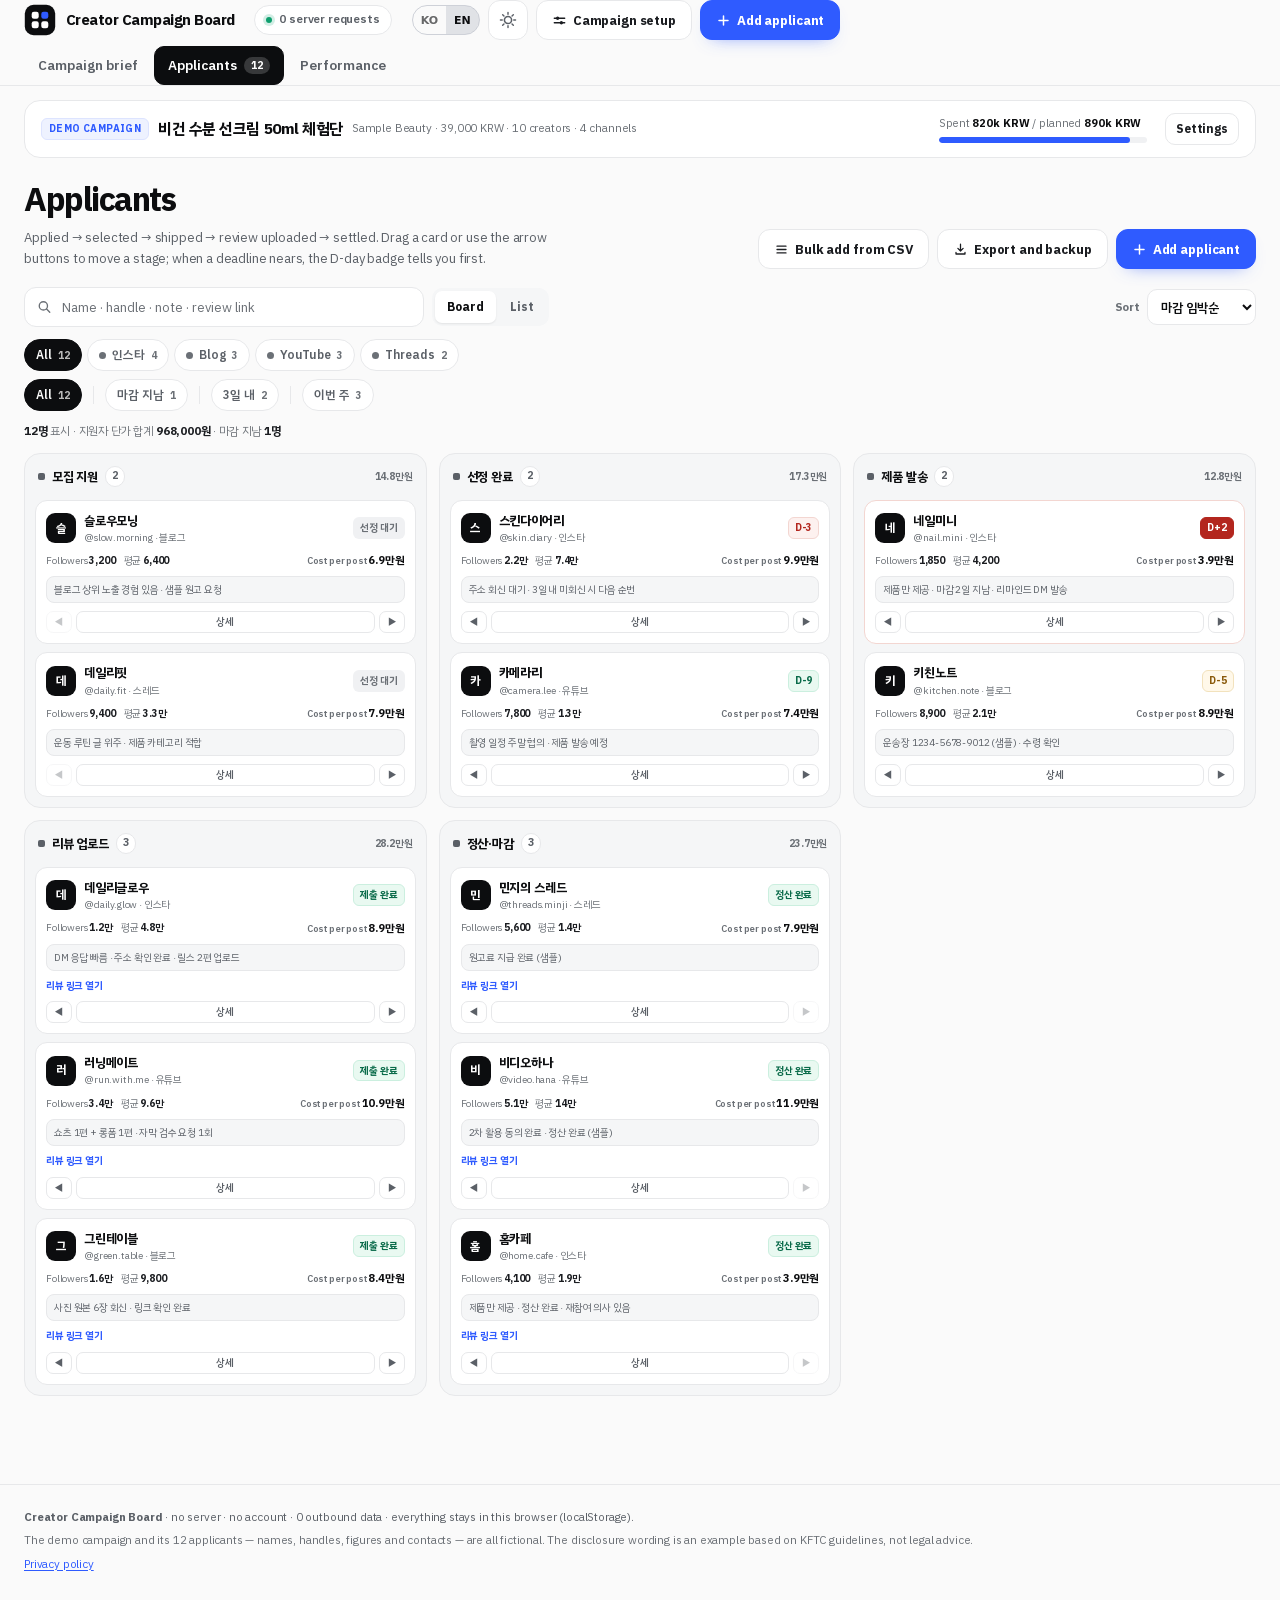
==== commit 3b2796a8: "다국어 지원(한/영): KO·EN 토글·문구 사전 - 언어 결정: ?lang= → localStorage(onetap_lang) → navigator.language - 헤더 KO" ====
--- a/index.html
+++ b/index.html
@@ -14,6 +14,8 @@
 <link rel="preload" href="assets/fonts/plexkr-SemiBold.woff2" as="font" type="font/woff2" crossorigin />
 <link rel="preload" href="assets/fonts/plexkr-Bold.woff2" as="font" type="font/woff2" crossorigin />
 <link rel="stylesheet" href="styles.css" />
+<script src="i18n-strings.js"></script>
+<script src="engines/i18n.js"></script>
 <meta property="og:type" content="website" />
 <meta property="og:locale" content="ko_KR" />
 <meta property="og:site_name" content="체험단 매칭 보드" />
@@ -261,10 +263,13 @@
       <pre class="prompt-box" id="aiPromptBox" tabindex="0"></pre>
       <div class="prompt-actions">
         <button type="button" class="btn btn-primary btn-sm" data-action="copy-ai-prompt" data-mode="brief">프롬프트 복사</button>
+        <button type="button" class="btn btn-primary btn-sm" data-action="free-generate" data-mode="brief">키 없이 무료로 생성</button>
         <label class="check"><input type="checkbox" id="aiPersonal" /> 지원자 이름·핸들 포함 <span class="muted">(기본은 익명 처리)</span></label>
       </div>
       <div class="bridge-btns" id="aiBridgeBtns"></div>
       <p class="bridge-note" id="aiBridgeNote"></p>
+      <p class="form-note free-status" id="freeStatus">키를 넣지 않아도 하루 몇 회(기기 기준) 공고문 초안을 받아 볼 수 있습니다. 다 쓰면 내 무료 Gemini 키로 이어집니다.</p>
+      <div id="freeCard"></div>
 
       <div class="ai-answer">
         <label for="aiAnswer">AI가 준 공고문 붙여넣기</label>
@@ -375,6 +380,14 @@
       <div class="summary" id="statsSummary"></div>
     </div>
     <div class="kpi-grid" id="kpiGrid"></div>
+    <div class="panel" id="chartPanel" hidden>
+      <div class="panel-head">
+        <h2>채널별 조회수·CPV</h2>
+        <span class="muted" id="chartMeta"></span>
+      </div>
+      <div class="chart-wrap"><canvas id="channelChart" height="250" role="img" aria-label="채널별 조회수 막대와 CPV 선 그래프"></canvas></div>
+      <p class="form-note">막대는 채널별 조회수, 오른쪽 축 선은 조회당 단가(CPV)입니다. CPV가 낮을수록 같은 돈으로 더 많이 봤다는 뜻입니다.</p>
+    </div>
     <div class="stats-row">
       <div class="panel" id="calcPanel"></div>
       <div class="panel" id="channelPanel"></div>
@@ -410,6 +423,11 @@
         </div>
         <div class="bridge-btns" id="repBridgeBtns"></div>
         <p class="bridge-note" id="repBridgeNote"></p>
+        <div class="prompt-actions">
+          <button type="button" class="btn btn-primary btn-sm" data-action="free-generate" data-mode="report">키 없이 무료로 생성</button>
+          <span class="form-note" id="repFreeStatus">무료 체험으로 광고주용 리포트 초안을 바로 받아 볼 수 있습니다.</span>
+        </div>
+        <div id="repFreeCard"></div>
         <label for="repAnswer">AI가 준 리포트 붙여넣기</label>
         <textarea id="repAnswer" rows="6" spellcheck="false" placeholder="ChatGPT·Claude·Gemini가 쓴 리포트를 붙여넣으세요."></textarea>
         <div class="ai-draft-meta" id="repAnswerMeta">붙여넣으면 원본에 없는 숫자가 있는지 검사합니다.</div>
@@ -450,6 +468,11 @@
 
 <script src="engines/copy-psych-engine.js"></script>
 <script src="engines/ai-bridge.js"></script>
+<!-- 오픈소스 엔진: SortableJS(MIT) 칸반 드래그 · Chart.js(MIT) 성과 차트 -->
+<script src="assets/vendor/sortable.min.js"></script>
+<script src="assets/vendor/chart.umd.min.js"></script>
+<script src="engines/board-engine.js"></script>
+<script src="engines/pro-api-connector.js"></script>
 <script src="core.js"></script>
 <script src="data.js"></script>
 <script src="app.js"></script>
--- a/styles.css
+++ b/styles.css
@@ -152,6 +152,7 @@
 /* ── 상단 바 ─────────────────────────────────────── */
 .topbar {
   position: sticky; top: 0; z-index: 40;
+  background: var(--bg);
   background: color-mix(in srgb, var(--bg) 92%, transparent);
   backdrop-filter: saturate(120%) blur(12px);
   -webkit-backdrop-filter: saturate(120%) blur(12px);
@@ -455,6 +456,7 @@
 .chip .chip-n { font-size: 10px; font-weight: 800; color: var(--ink-4); font-variant-numeric: tabular-nums; letter-spacing: 0; }
 .chip.is-on { background: var(--ink); color: var(--bg); border-color: var(--ink); }
 [data-theme="dark"] .chip.is-on { background: var(--ink); color: #0C0D0F; border-color: var(--ink); }
+.chip.is-on .chip-n { color: rgba(250, 250, 250, .74); }
 .chip.is-on .chip-n { color: color-mix(in srgb, var(--bg) 74%, transparent); }
 .chip.is-on .chip-dot { background: currentColor; }
 .board-meta { font-size: 11.5px; color: var(--ink-4); margin-bottom: 12px; }
@@ -715,6 +717,7 @@
 .modal-head {
   position: sticky; top: 0; z-index: 3; display: flex; align-items: center; gap: 12px;
   padding: 18px 20px; border-bottom: 1px solid var(--line);
+  background: var(--surface);
   background: color-mix(in srgb, var(--surface) 94%, transparent);
   backdrop-filter: blur(10px); -webkit-backdrop-filter: blur(10px);
 }
@@ -1128,3 +1131,29 @@
   body { background: #fff; }
   .panel { break-inside: avoid; box-shadow: none; border-color: #ccc; }
 }
+
+/* ── SortableJS 칸반 드래그 상태 ─────────────────── */
+#kanban.is-sorting .kcard { transition: transform .12s ease; }
+.kcard.is-ghost {
+  opacity: .42; background: var(--accent-soft, #eef2ff) !important;
+  outline: 1px dashed var(--accent, #2f5bff); outline-offset: -1px;
+}
+.kcard.is-chosen { box-shadow: 0 10px 26px rgba(12, 15, 22, .18); }
+.kcard.is-dragging { opacity: .95; transform: rotate(-.6deg) scale(1.01); }
+.col-body { min-height: 64px; }
+
+/* ── 채널 성과 차트 (Chart.js) ───────────────────── */
+#chartPanel { margin: 0 0 18px; }
+.chart-wrap { position: relative; height: 258px; }
+#chartPanel .form-note { margin-top: 8px; }
+
+/* ── 무료 AI 맛보기 ─────────────────────────────── */
+.free-status { margin: 6px 0 0; }
+.free-card {
+  margin: 8px 0 2px; padding: 10px 12px; border: 1px solid var(--line, #e7e8ea);
+  border-radius: 10px; background: var(--surface, #fff);
+}
+.free-card b { display: block; font-size: 12px; font-weight: 700; margin-bottom: 4px; }
+.free-card p { font-size: 11.5px; line-height: 1.6; margin: 0; }
+.free-card a { display: inline-block; margin-top: 6px; font-size: 11.5px; font-weight: 700; color: var(--accent, #2f5bff); text-decoration: none; }
+.free-card a:hover { text-decoration: underline; }
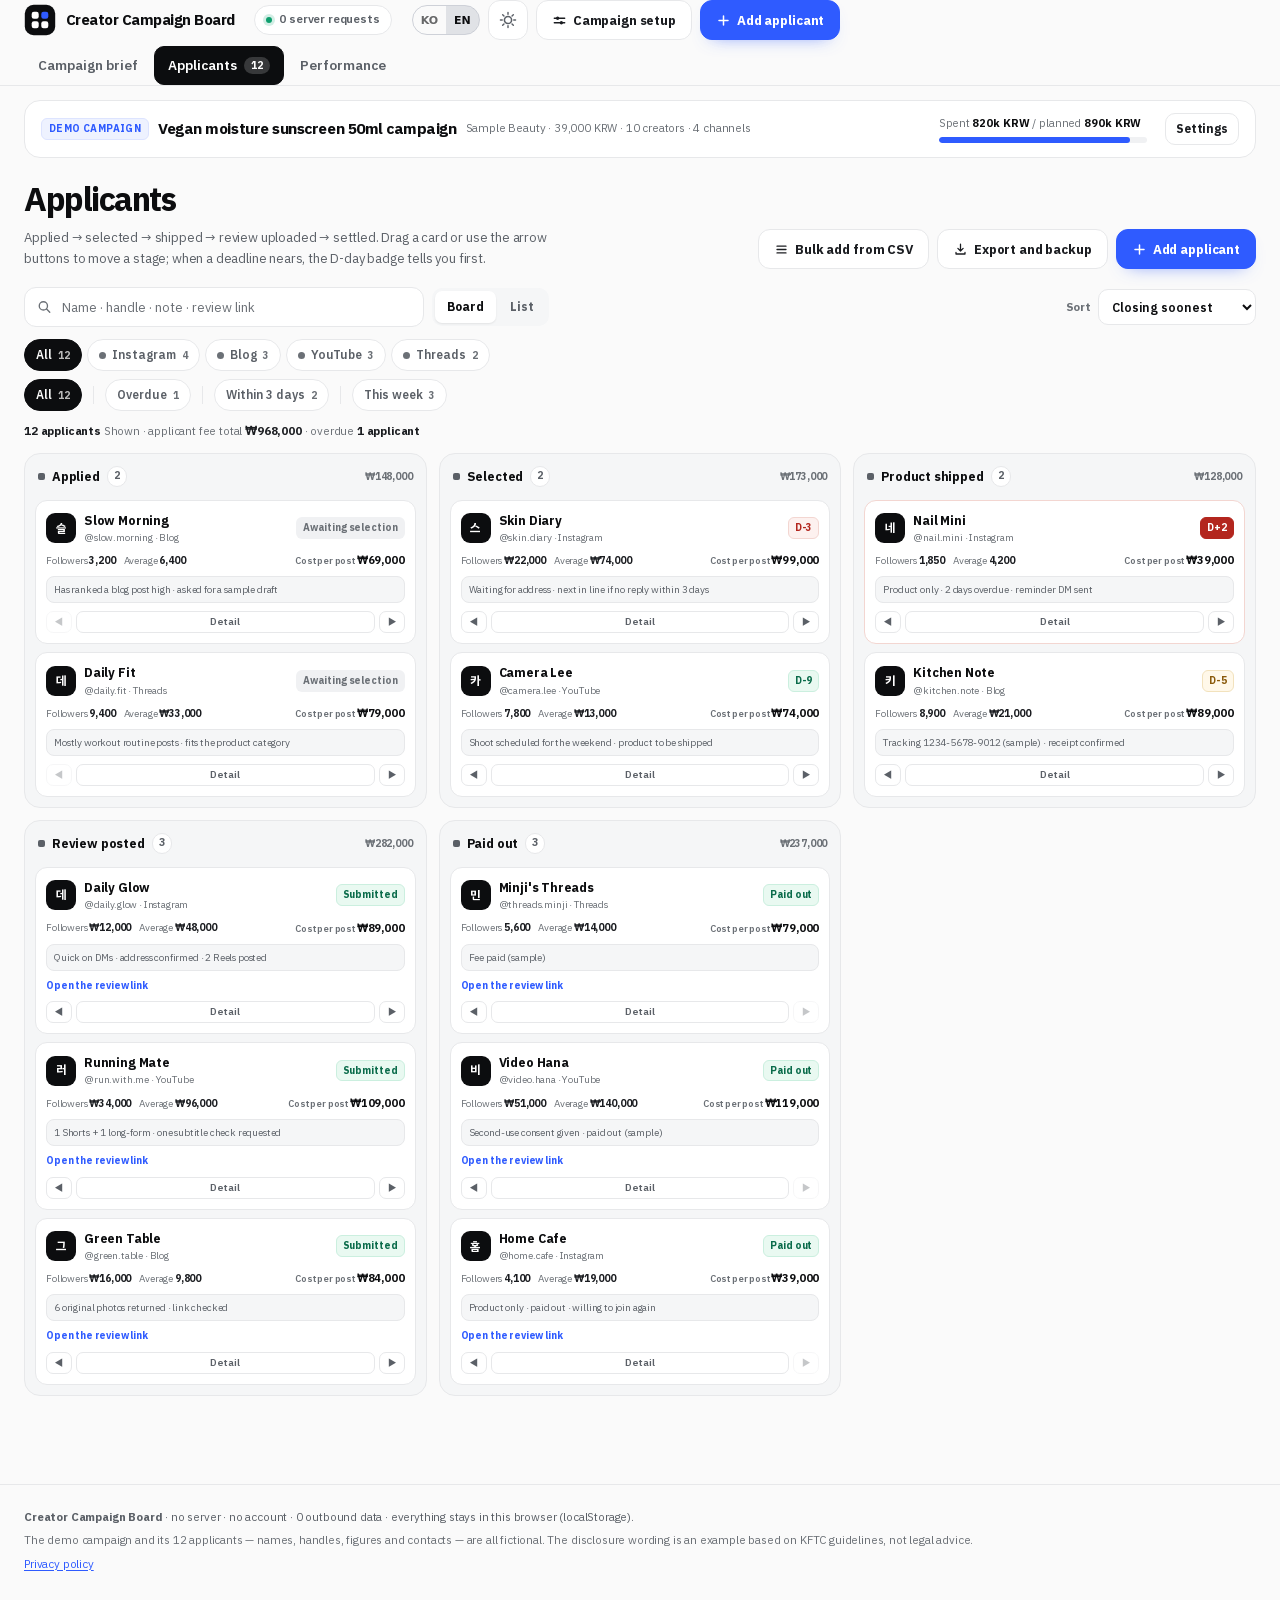
==== commit 89255728: "다국어: 지원자 보드·캠페인 지표·프레임워크 문구 영어 보완, 문서 출력·프롬프트는 원문 유지" ====
--- a/index.html
+++ b/index.html
@@ -190,7 +190,7 @@
           </div>
         </div>
         <div class="out-warn" id="outWarnings" hidden></div>
-        <pre class="out-body" id="outBody" tabindex="0" aria-live="polite"></pre>
+        <pre class="out-body" id="outBody" tabindex="0" aria-live="polite" data-i18n-skip></pre>
         <div class="out-foot" id="outFoot"></div>
       </div>
     </div>
@@ -260,7 +260,7 @@
         <span class="muted" id="aiPromptLen"></span>
       </div>
       <p class="form-note">캠페인 조건 · 현재 공고문 · 카피 진단 · 지원자 현황을 하나의 프롬프트로 묶습니다. 버튼을 누르면 프롬프트가 클립보드에 복사되고 새 창이 열립니다. 로그인은 각 서비스에서 직접 합니다.</p>
-      <pre class="prompt-box" id="aiPromptBox" tabindex="0"></pre>
+      <pre class="prompt-box" id="aiPromptBox" tabindex="0" data-i18n-skip></pre>
       <div class="prompt-actions">
         <button type="button" class="btn btn-primary btn-sm" data-action="copy-ai-prompt" data-mode="brief">프롬프트 복사</button>
         <button type="button" class="btn btn-primary btn-sm" data-action="free-generate" data-mode="brief">키 없이 무료로 생성</button>
@@ -406,7 +406,7 @@
       </div>
       <p class="form-note">대시보드의 같은 숫자로 1장 리포트를 만듭니다. 예상 조회수가 섞여 있으면 그 사실을 먼저 밝히고, 새 수치를 만들지 않습니다.</p>
       <div class="report-warn" id="reportWarn" hidden></div>
-      <pre class="report-box" id="reportPreview" tabindex="0" aria-live="polite"></pre>
+      <pre class="report-box" id="reportPreview" tabindex="0" aria-live="polite" data-i18n-skip></pre>
       <div class="prompt-actions">
         <button type="button" class="btn btn-ghost btn-sm" data-action="copy-report">리포트 복사</button>
         <button type="button" class="btn btn-ghost btn-sm" data-action="download-report">.txt</button>
@@ -416,7 +416,7 @@
 
       <div class="report-ai">
         <h3 class="mini-title">내 구독 AI로 광고주용으로 다듬기</h3>
-        <pre class="prompt-box" id="repPromptBox" tabindex="0"></pre>
+        <pre class="prompt-box" id="repPromptBox" tabindex="0" data-i18n-skip></pre>
         <div class="prompt-actions">
           <button type="button" class="btn btn-primary btn-sm" data-action="copy-ai-prompt" data-mode="report">프롬프트 복사</button>
           <label class="check"><input type="checkbox" id="repPersonal" /> 지원자 이름·핸들 포함 <span class="muted">(기본은 익명)</span></label>
